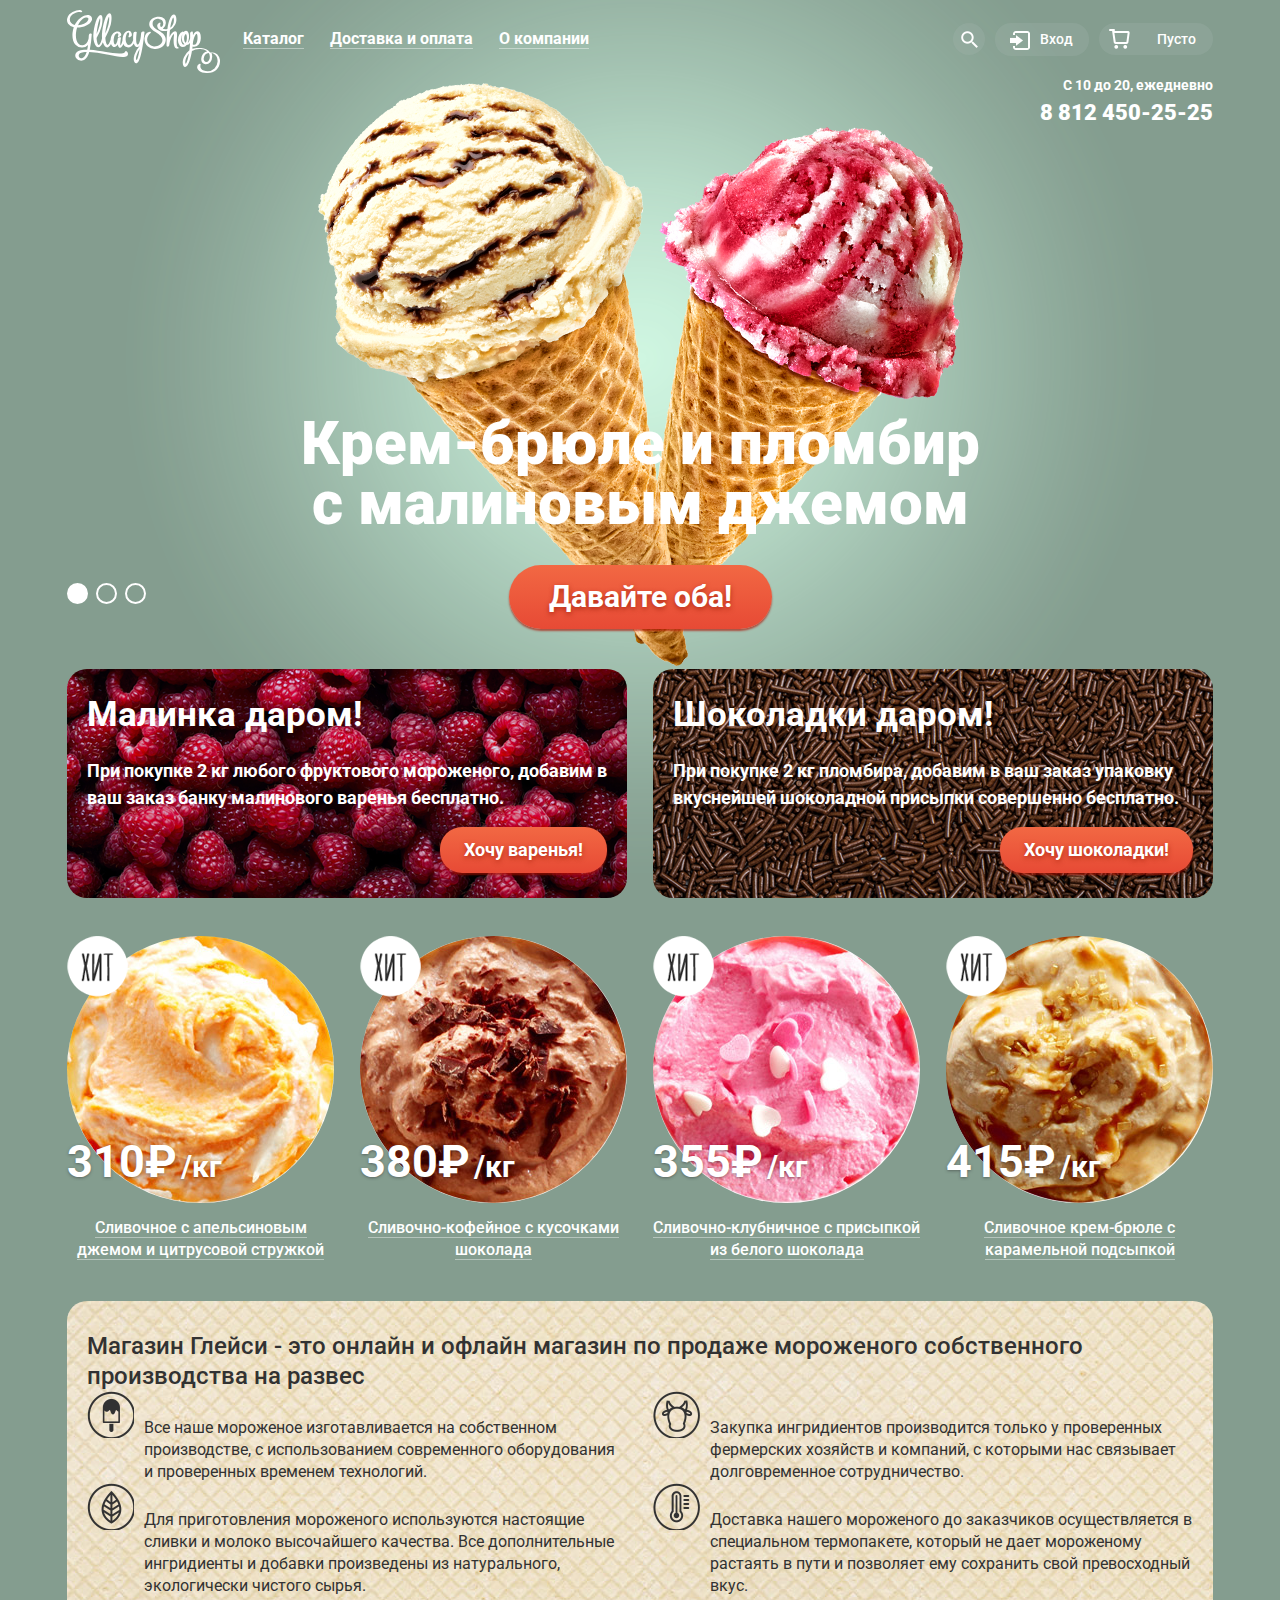
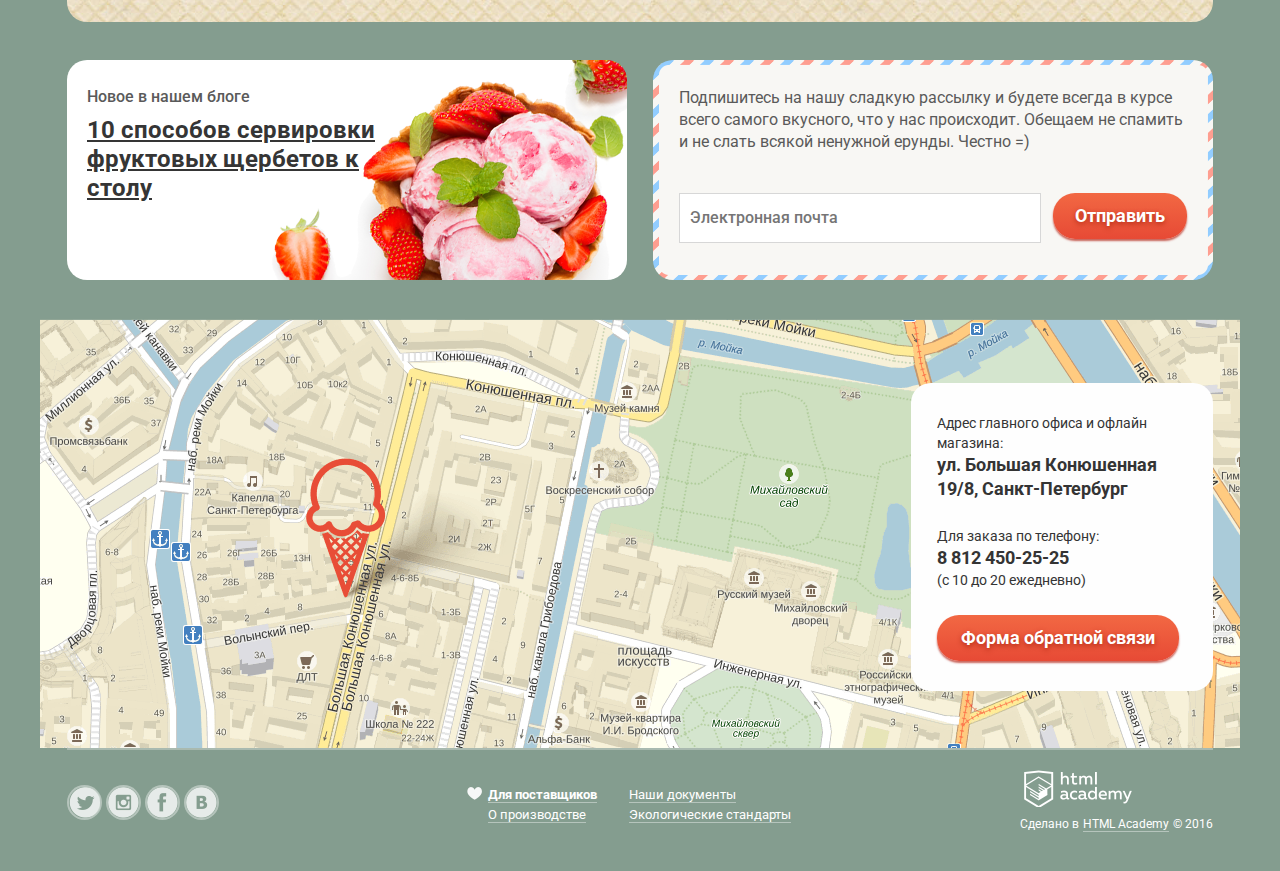
==== index.html @ 969cd712 "js" ====
<!DOCTYPE html>
<html lang="ru">
  <head>
    <meta charset="utf-8">
    <title>GllacyShop - Главная</title>
    <link href='https://fonts.googleapis.com/css?family=Roboto:400,900,700,500&subset=latin,cyrillic' rel='stylesheet' type='text/css'>
    <link href="css/normalize.css" rel="stylesheet">
    <link href="css/style.css" rel="stylesheet">
  </head>
  <body>
    <input type="radio" id="btn-1" name="toggle" checked>
    <input type="radio" id="btn-2" name="toggle">
    <input type="radio" id="btn-3" name="toggle">
    
    <div class="site-wrapper">
      <header class="main-header">
        <div class="container clearfix">   
          <div class="main-header-left">
            <div class="main-header-logo">
              <a class="logolink-gllacy logolink-gllacy-index" href="index.html"><img class="gllacy-logo" src="img/GllacyLogo.svg" width="153" height="63" alt="Gllacy"></a>
            </div>  
            <nav class="main-navigation">
              <ul>
                <li class="catalog">
                  <a  href="#"><span class="link-border">Каталог</span></a>
                  <ul class="submenu">
                    <li>
                      <a class="submenu-link submenu-link-new" href="#">Новинки</a>
                    </li>
                    <li>
                      <a class="submenu-link" href="catalog.html">Сливочное</a>
                    </li>
                    <li>
                      <a class="submenu-link" href="#">Щербеты</a>
                    </li>
                    <li>
                      <a class="submenu-link" href="#">Фруктовый лед</a>
                    </li>
                    <li>
                      <a class="submenu-link" href="#">Мелорин</a>
                    </li>
                  </ul>
                </li>
                <li>
                  <a href="#"><span class="link-border">Доставка и оплата</span></a>
                </li>
                <li>
                  <a href="#"><span class="link-border">О компании</span></a>
                </li>
                </ul>
            </nav>  
          </div>
          
          <div class="main-header-right">      
            <div class="search">
              <a class="search-btn" href="#"></a>
              <form action="#" method="get">
                <span class="search-placeholder">Что ищем?</span>
                <input type="search" name="search" placeholder="Что ищем?">
              </form>
            </div>
            
            <div class="user-block">
              <a class="user-btn" href="#">Вход</a>
              <form action="#" method="post">
              <input type="email" name="email-login" placeholder="Электронная почта">
              <input type="password" name="password" placeholder="Пароль" autocomplete="on">
              <button class="btn btn-login" type="submit">Войти</button>
              <div class="user-block-links">
                <a class="user-block-link link-forgot">Забыли пароль?</a>
                <a class="user-block-link link-forgot">Новая регистрация</a>
              </div>
              </form>
            </div> 
            
            <div class="basket basket-empty">
              <a class="basket-btn link-basket-empty" href="#">Пусто</a>
            </div>
            
            <div class="basket basket-full">
              <a class="basket-btn link-basket-full" href="#">2 товара</a>
              <form action="#" method="post">
                <!--Это надо оформлять таблицей и формой?-->
                <table>
                  <tr>
                    <th class="basket-item-delete"><input type="checkbox" name="orange-ice" checked><span class="basket-checkbox-indicator"></span></th>
                    <th class="basket-item-img"><img src="img/icon-orange.jpg" alt="пломбир с апельсиновым джемом" width="33px" height="33px"></th>
                    <!-- вставляю  картинки в html?мол, товар)-->
                    <th class="basket-item-name">Пломбир с апельсиновым джемом</th>
                    <th class="basket-item-weight">1,5кг</th>
                    <th class="basket-item-per-kg">x 200 руб.</th>
                    <th class="basket-item-price">300 руб.</th>
                  </tr>
                   <tr>
                    <th class="basket-item-delete"><input type="checkbox" name="strawberry-ice" checked><span class="basket-checkbox-indicator"></span></th>
                    <th class="basket-item-img"><img src="img/icon-strawberry.jpg" alt="клубничный пломбир с присыпкой из белого шоколада" width="33px" height="33px"></th>
                    <th class="basket-item-name">Клубничный пломбир присыпкой из белого шоколада</th>
                    <th class="basket-item-weight">1,5кг</th>
                    <th class="basket-item-per-kg">x 300 руб.</th>
                    <th class="basket-item-price">450 руб.</th>
                  </tr>
                  <tr>
                    <th class="basket-total-cost" colspan="6">Итого: 750 руб.</th>
                  </tr>
                </table>
                <button class="btn btn-basket-order" type="submit">Оформить заказ</button>
                <!--Кнопку верстать через button или a?-->
              </form>
            </div>
            
          </div>  
          
        </div>
      </header>
      
      <main>
        <div class="container"> 
          <section class="contact-info contact-info-index">
            <p>C 10 до 20, ежедневно<br>
              <b>8 812 450-25-25</b></p>
          </section>
          
          <div class="slider">
            <div class="slide" id="slide1">
              <div class="slide-headerline">
                Крем-брюле и пломбир с малиновым джемом
              </div>
              <a class="btn btn-givemetwo" href="#">Давайте оба!</a>
            </div>
            <div class="slide" id="slide2">
              <div class="slide-headerline">
                Шоколадный пломбир и лимонный сорбет
              </div>
              <a class="btn btn-givemetwo" href="#">Давайте оба!</a>
            </div>
            <div class="slide" id="slide3">
              <div class="slide-headerline">
                Пломбир с помадкой и клубничный щербет
              </div>
              <a class="btn btn-givemetwo" href="#">Давайте оба!</a>
            </div>
            <div class="slider-controls">
              <label class="slaider-btn" for="btn-1"></label>
              <label class="slaider-btn" for="btn-2"></label>
              <label class="slaider-btn" for="btn-3"></label>
            </div>
          </div>
          
  
        
          <div class="free clearfix">
            <article class="free-raspberry clearfix">
              <h2>Малинка даром!</h2>
              <p>При покупке 2 кг любого фруктового мороженого, добавим в ваш заказ банку малинового варенья бесплатно.</p>
              <a class="btn btn-jam" href="#">Хочу варенья!</a>
            </article>
            <article class="free-chocolate clearfix">
              <h2>Шоколадки даром!</h2>
              <p>При покупке 2 кг пломбира, добавим в ваш заказ упаковку вкуснейшей шоколадной присыпки совершенно бесплатно.</p>
              <a class="btn btn-chocolate" href="#">Хочу шоколадки!</a>
            </article>
          </div>
        </div>
          
          <div class="hit">
            <article class="hit-orange">
              <img class="icecream" src="img/ice-orange.jpg" width="267" height="267" alt="Сливочное с апельсиновым джемом и цитрусовой стружкой">
              <div class="price">
                <span class="amount">310₽</span>
                <span>/кг</span>
              </div>
              <a class="link-transparent-bg link-icecream" href="#"><span class="link-border">Сливочное с апельсиновым джемом и цитрусовой стружкой</span></a>
              <a class="btn bth-quick-view" href="#">Быстрый просмотр</a>
            </article>
            
            <article class="hit-coffee">
              <img class="icecream" src="img/ice-coffee.jpg" width="267" height="267" alt="Сливочно-кофейное с кусочками шоколада">
              <div class="price">
                <span class="amount">380₽</span>
                <span>/кг</span>
              </div>
              <a class="link-transparent-bg link-icecream" href="#"><span class="link-border">Сливочно-кофейное с кусочками шоколада</span></a>
              <a class="btn bth-quick-view" href="#">Быстрый просмотр</a>
            </article>
            
            <article class="hit-strawberry">
              <img class="icecream" src="img/ice-strawberry.jpg" width="267" height="267" alt="Сливочно-клубничное с присыпкой из белого шоколада">
              <div class="price">
                <span class="amount">355₽</span>
                <span>/кг</span>
              </div>
              <a class="link-transparent-bg link-icecream" href="#"><span class="link-border">Сливочно-клубничное с присыпкой из белого шоколада</span></a>
              <a class="btn bth-quick-view" href="#">Быстрый просмотр</a>
            </article>
            
            <article class="hit-сreme-brulee">
              <img class="icecream" src="img/ice-creme-brulee.jpg" width="267" height="267" alt="Сливочное крем-брюле с карамельной подсыпкой">
              <div class="price">
                <span class="amount">415₽</span>
                <span>/кг</span>
              </div>
              <a class="link-transparent-bg link-icecream" href="#"><span class="link-border">Сливочное крем-брюле с карамельной подсыпкой</span></a>
              <a class="btn bth-quick-view" href="#">Быстрый просмотр</a>
            </article>
          </div>
        
        <div class="container">  
          <article class="features clearfix">
            <h3>Магазин Глейси - это онлайн и офлайн магазин по продаже мороженого собственного производства на развес</h3>
            <div class="features-left">
              <div class="features-item features-left-up">
                <p> Все наше мороженое  изготавливается на собственном производстве, с использованием современного оборудования и проверенных временем технологий.</p>
              </div>
              <div class="features-item features-left-down">
                <p>Для приготовления мороженого используются настоящие сливки и молоко высочайшего качества. Все дополнительные ингридиенты и добавки произведены из натурального, экологически чистого сырья.</p>
              </div>
            </div>
            <div class="features-right">
              <div class="features-item features-right-up">
                <p>Закупка ингридиентов производится только у проверенных фермерских хозяйств и компаний, с которыми нас связывает долговременное сотрудничество.</p>
              </div>
              <div class="features-item features-right-down">
                <p>Доставка нашего мороженого до заказчиков осуществляется в специальном термопакете, который не дает мороженому растаять в пути и позволяет ему сохранить свой превосходный вкус.</p>
              </div>
            </div>
          </article>
          
          <div class="glacy-online clearfix">
            <section class="blog">
              <p>Новое в нашем блоге</p>
              <a class="link-blog link-white-bg" href="#">10 способов сервировки фруктовых щербетов к столу</a>
            </section>
            <section class="email-delivery">
              <p>Подпишитесь на нашу сладкую рассылку и будете всегда в курсе всего самого вкусного, что у нас происходит. Обещаем не спамить и не слать всякой ненужной ерунды. Честно =)</p>
              <form class="clearfix" action="#" method="post">
              <input type="email" name="email" placeholder="Электронная почта">
              <button class="btn btn-email-delivery" type="submit">Отправить</button>
              </form>
            </section>
          </div>
        </div>
        
        <section class="map" id="yandex-map">
          <a href="#"></a>
          <div class="container clearfix">
            <div class="map-address">
              <p>Адрес главного офиса и офлайн магазина:<br>
              <b>ул. Большая Конюшенная 19/8, Санкт-Петербург</b><p>
              <p>Для заказа по телефону:<br>
              <b>8 812 450-25-25</b><br>
              (с 10 до 20 ежедневно)</p>
              <a class="btn btn-feedback" href="#">Форма обратной связи</a>
            </div>
          </div>
        </section>
      </main>
      
      
          <footer class="main-footer  clearfix">
        <div class="footer-border container">
          <section class="footer-social">
            <a class="social-btn social-btn-twit" href="#"></a>
            <a class="social-btn social-btn-inst" href="#"></a>
            <a class="social-btn social-btn-fb" href="#"></a>
            <a class="social-btn social-btn-vk" href="#"></a>
          </section>
          <section class="footer-documents">
            <div class="footer-documents-left">
              <a class="link-transparent-bg link-for-providers" href="#"><span class="link-border">Для поставщиков</span></a>
              <a class="link-transparent-bg link-production" href="#"><span class="link-border">О производстве</span></a>
            </div> 
            
            <div class="footer-documents-right">
              <a class="link-transparent-bg link-our-docs" href="#"><span class="link-border">Наши документы</span></a>
              <a class="link-transparent-bg link-eco-standarts" href="#"><span class="link-border">Экологические стандарты</span></a>
            </div>
          </section>     
          <section class="footer-copyright">
            <a class="logo-htmlacademy" href="https://htmlacademy.ru"></a>
            <span class="made-in">Сделано в<a class="link-htmlacademy" href="https://htmlacademy.ru"><span class="link-border">HTML Academy</span></a>© 2016</span>
          </section>
        </div>
      </footer>
        <div class="modal-content">
          <button class="modal-content-close" type="button" title="Закрыть">Закрыть</button>
          <p>Мы обязательно вам ответим!</p>
          <form class="form-feedback clearfix" action="https://echo.htmlacademy.ru" method="post">
            <input class="name" type="text" name="login" placeholder="Как вас зовут?">
            <input class="e-mail" type="e-mail"  name="e-mail" placeholder="Ваша почта для ответа?">
            <textarea class="text-feddback" name="text-feddback" placeholder="Напишите что-нибудь..."></textarea>
            <button class="btn btn-form-feedback" type="submit">Отправить</button>
          </form>
        </div>
    </div>
    <div class="modal-overlay"></div>
    <script src="js/sript.js"></script>
  </body>
</html>
---- css/style.css ----
body {
  min-width: 1200px;
  font-size: 16px;
  line-height: 1.2;
  color: #ffffff;
  font-weight: 400;
  font-family: "Roboto", "Arial", serif; 
  margin: 0 auto;
  background: #849d8f;
  padding: 0;
}

img {
  max-width: 100%;
  height: auto;
}

 /*Главная*/
body > input[type="radio"] {
  display: none;
}
 
.clearfix::after {
  content: "";
  display: table;
  clear: both;
}

.site-wrapper{
  min-width: 940px;
  background:  #849d8f url("../img/bg-big-ice1.png") no-repeat top center;
  color:#ffffff;
  transition: background-image 0.5s ease, background-color 0.5s ease;
}

.site-wrapper:before,
.site-wrapper:after {
  content: "";
  visibility: hidden;
}

.site-wrapper:before,
.site-wrapper:after {
  background-image: url("../img/bg-big-ice1.png");
}

.site-wrapper:after {
  background-image: url("../img/bg-big-ice3.png");
}
.container {
  width: 1146px;
  margin: 0 auto;
}

.main-header{
  padding-top: 10px;
}

.main-header-left{
  float: left;
  width: 770px;
  min-height: 64px;
  font-size: 0;
}

.logolink-gllacy-index{
  pointer-events: none;
}

.main-header-logo {
  display:inline-block;
  vertical-align: top;
}

.main-navigation{
  display: inline-block;
  vertical-align: top;
}

.main-navigation ul{
  list-style: none;
  margin: 0;
  padding: 0;
  margin-left: 30px;
  font-size: 0;
  margin-left: 10px;
}

.main-navigation > ul > li{
  display: inline-block; 
  vertical-align: top;
  padding-top: 13px;
  padding-bottom: 19px;
}

.main-navigation > ul > li:first-child{
  position:relative;
}

.main-navigation a{
  display:block;
  font-size: 16px;
  line-height: 20px;
  font-weight: 700;
  padding: 6px 13px;
  color: #ffffff;
  text-decoration: none;
}

.main-navigation a:hover{
  background:#f7f6f3;
  border-radius: 16px;
  color: #333333;
}

.main-navigation a:active{
  background: #ededed;
  color:#333333;
  box-shadow:inset 0 2px 1px 0 #696969;
}

.link-border{
  border-bottom: 1px solid rgba(255, 255, 255, 0.4);
}

.main-navigation a:hover .link-border{
  border-bottom: 0;
}
.main-navigation a:active .link-border{
  border-bottom: 0;
}

.main-navigation .submenu{
  display: none;
  list-style: none;
  margin: 0;
  padding: 0;
  margin: 0; 
  width:146px;
  min-height: 173px;
  background: #f8f7f4;
  border-radius: 8px;
  color: #333333;
  box-shadow: 0 20px 20px 0 rgba(0, 0, 0, 0.4);
  position:absolute;
  left: -8px;
  top:50px;
  z-index: 30;
}

.main-navigation .submenu li{
  padding:0;
  margin:0;
}
.main-navigation .submenu-link{
  display:block;
  color:#343434;
  font-size:14px;
  font-weight:400;
  text-decoration: none;
  padding:12px 20px;
}

.main-navigation .submenu-link-new{
  font-weight:700;
  position:relative;
}

.main-navigation .submenu-link-new:after{
  position:absolute;
  content:"";
  margin:0 8px;
  height: 1px;
  background:rgba(52, 52, 52, 0.2);
  right: 8px;
  bottom: 0;
  left: 8px;
}


.main-navigation .catalog:hover .submenu{
  display:block;
}

.submenu a:hover{
  background:#fbded7;
  border-radius: 0;
}

.submenu a:active{
  background:#f6b5a5;
  border-radius: 0;
}



.main-header-right{
  float: right;
  width: 367px;
  min-height: 51px;
  font-size: 0;
  padding-top: 13px;
  text-align:right;
}
.search{
  display: inline-block;
  position:relative;
  vertical-align: top;
  width:140px;
}
.btn{
  display:inline-block;
  vertical-align: top;
  padding:14px 24px;
  color:#ffffff;
  font-size: 18px;
  font-weight:700;
  line-height: 1;
  text-decoration: none;
  text-shadow: 0 2px 5px rgba(160, 32, 11, 0.76);
  background: #f26843;
  background:    -moz-linear-gradient(top, #f26843 0%, #e74a35 100%);
  background: -webkit-linear-gradient(top, #f26843 0%, #e74a35 100%);
  background:         linear-gradient(to bottom, #f26843 0%, #e74a35 100%);
  border-radius: 22px;
  box-shadow: 0 2px 2px rgba(172, 16, 0, 0.64);
  text-decoration: none;
  border:none;
}
.search .search-btn {
  display: inline-block;
  vertical-align: top;
  position: relative;
  border-radius: 16px;
  width: 32px;
  height: 32px;
  margin: 0 5px;
  margin-bottom: 20px;
  background: rgba(176, 192, 183, 0.2);
  position:relative;
}
.search-btn:hover{
 background: #ffffff; 
}
.search .search-btn::before{
  content:"";
  position:absolute;
  background-image: url("../img/sprite.png");
  background-repeat: no-repeat;
  width: 17px;
  height: 17px;
  background-position: -10px -682px;
  top: 25%;
  left: 25%;
  
}
.search-btn:hover::before{
  content:"";
  position:absolute;
  background-image: url("../img/sprite.png");
  background-repeat: no-repeat;
  width: 17px;
  height: 17px;
  background-position: -10px -719px;
  top: 25%;
  left: 25%;
}
.search form{
  display: none;
  width: 272px;
  min-height:40px;
  /*Я же тут жестко задаю ширину и высоту, да?*/
  background:#f8f7f4;
  color:#999999;
  border-radius: 6px;
  box-shadow: 0 20px 20px 0 rgba(0, 0, 0, 0.4);
  position:absolute;
  right:0;
  top: 40px;
  padding:15px;
  z-index: 31;
  text-align:left;
}
.search-placeholder{
  color:#5b9ddf;
  font-size: 11px;
  font-weight:400;
  display:none;
}
.search input[type="search"]{
  display:block;
  width:270px;
  padding:12px;
  background: #ffffff;
  font-size:14px;
  line-height:24.3px;
  font-weight:400;
  white-space:nowrap;
  border:1px solid #d3d3d2;
  border-radius: 5px;
  color:#999999;
}

.search input[type="search"]:hover{
  border:2px solid #d3d3d2;
}

.search input[type="search"]:focus{
  border:2px solid #5b9ddf;
}


.search:hover form{
  display:block;
}


.user-block{
  display: inline-block;
  vertical-align: top;
  height: 32px;
  margin: 0 5px;
  padding-bottom: 20px;
  position:relative;
}
.user-block .user-btn{
  
  display:block;
  background: rgba(176, 192, 183, 0.2); 
  border-radius: 16px;
  min-width: 34px;
  font-size:14px;
  font-weight: 500;
  line-height:1.2;
  color: #ffffff;
  text-decoration: none;
  padding: 8px;
  padding-left: 44px;
  padding-right: 16px;
}
.user-block .user-btn:hover{
 background: #ffffff;
 color:#323232;
}
.user-block::before{
  content:"";
  position:absolute;
  background-image: url("../img/sprite.png");
  background-repeat: no-repeat;
  width: 20px;
  height: 19px;
  background-position: -10px -547px;
  top: 8px;
  left: 15px;
} 
.user-block .user-btn:hover::before{
  content:"";
  position:absolute;
  background-image: url("../img/sprite.png");
  background-repeat: no-repeat;
  width: 20px;
  height: 19px;
  background-position: -10px -586px;
  top: 8px;
  left: 15px;
}

.user-block form{
  display: none;
  width: 244px;
  min-height:147px;
  padding: 15px;
  background:#f8f7f4;
  color:#999999;
  border-radius: 6px;
  box-shadow: 0 20px 20px 0 rgba(0, 0, 0, 0.4);
  position:absolute;
  right: 0;
  top: 40px;
  z-index: 32;
}
.user-block input{
  display:block;
  width: 220px;
  margin-bottom: 10px;
  min-height:16px;
  padding:12px;
  background: #ffffff;
  font-size:14px;
  line-height:24.3px;
  font-weight:400;
  white-space:nowrap;
  border:1px solid #d3d3d2;
  border-radius: 5px;
}

.user-block input:hover{
  border:2px solid #d3d3d2;
}

.user-block input:focus{
  border:2px solid #5b9ddf;
}
.user-block .btn-login{
  float:left;
  font-size:15px;
}
.user-block-links{
  float:right;
  min-height:36px;
  width: 130px;
  
}
.user-block-link{
  font-size:13px;
  line-height:24.3px;
  font-weight:400;
  border-bottom:1px solid #9c9c9c; 
  color:#333333;
  text-decoration: none;
}

.user-block-link:hover,
.user-block-link:active{
  color:#ec593c;
  border-bottom:1px solid rgba(255, 188, 158, 0.3);
}

.user-block:hover form{
  display:block;
}

.basket{
  display: inline-block;
  vertical-align: top;
  padding-bottom: 20px;
}

.basket .basket-btn{
  display: block;
  background: rgba(176, 192, 183, 0.2); 
  border-radius: 16px;
  width: 60px;
  height:16px;
  padding:8px 0;
  padding-left: 37px;
  padding-right: 17px;
  margin: 0 5px;
  margin-right: 0;
  font-size:14px;
  font-weight: 500;
  line-height: 1.2;
  color: #ffffff;
  text-decoration: none;
  position:relative;
  text-align:right;
}


.basket .link-basket-empty:before{
  content:"";
  position:absolute;
  background-image: url("../img/sprite.png");
  background-repeat: no-repeat;
  width: 21px;
  height: 20px;
  background-position: -10px -90px;
  top: 6px;
  left: 10px;
}

.basket-btn:hover{
  background: #ffffff;
  color:#323232;
}

.basket .link-basket-empty:hover::before{
  content:"";
  position:absolute;
  background-image: url("../img/sprite.png");
  background-repeat: no-repeat;
  width: 21px;
  height: 20px;
  background-position: -10px -10px;
  top: 6px;
  left: 10px;
}

.basket-empty{
  display: inline-block;
}

.basket-full{
  display:none;
  vertical-align: top;
  position:relative;
}
.basket .link-basket-full{
  background:#f7f6f3;
  color:#313131;
} 
.basket .link-basket-full:before{
  content:"";
  position:absolute;
  background-image: url("../img/sprite.png");
  background-repeat: no-repeat;
  width: 21px;
  height: 20px;
  background-position:-10px -50px;
  top: 6px;
  left: 10px;
}

.basket-full form{
  display: none;
  position:absolute;
  width: 520px;
  min-height:240px;
  background:#f8f7f4;
  color:#333333;
  font-weight:400;
  font-size: 13px;
  font-family: "Roboto", "Arial", sans-serif;
  line-height: 20px;
  box-shadow:0 20px 20px 0 rgba(0, 0, 0, 0.4) ;
  padding: 15px;
  padding-bottom:20px;
  border-radius: 7px;
  top:40px;
  right:0;
  z-index: 33;
}
.basket-full table{
  border-collapse:collapse;
}
.basket-full th{
  padding:20px 15px;
  text-align: left;
  min-height: 20px;
}
.basket-full .basket-item-delete{
  position:relative;
  padding-left:0;
}
.basket-item-delete input[type="checkbox"]{
  display: none;
 
} 
.basket-item-delete .basket-checkbox-indicator{
  display:inline-block;
  height:10px;
  width:10px;
  cursor: pointer;
}
.basket-checkbox-indicator::after{
  content: "";
  background: #666665;
  width:2px;
  height:14px;
  transform: rotate(-45deg);
  position:absolute;
  top:30px;
  left:5px;
  border-radius: 1px;
}
.basket-checkbox-indicator::before{
    content: "";
  background: #666665;
  width:2px;
  height:14px;
  transform: rotate(45deg);
  position:absolute;
  top:30px;
  left:5px;
  border-radius: 1px;
}
.basket-full .basket-item-img{
  padding-left:0;
  padding-right: 0;
}
.basket-item-img img{
  border-radius: 17px;
}
.basket-full .basket-item-name{
  width: 220px;
}
.basket-full .basket-item-weight{
  padding-right: 4px;
}
.basket-full .basket-item-per-kg{
  padding-left: 0;
  color:#7f7f7f;
}
.basket-full .basket-item-price{
  
  width:55px;
}
.basket-full .basket-total-cost{
  text-align: right;
  font-size:15px;
  border-top: 2px solid #cacac7;
}
.basket-full:hover form{
  display: block;
}

.contact-info{
  float: right;
  width: 267px;
  min-height: 40px;
  text-align: right;
}
.contact-info-index{
  margin-bottom: 285px;
}

.slider{
  clear:both;
  min-height: 210px;
  /*как лучше: сделать маленькую широту или добавить паддинги?*/
  margin-bottom: 40px;
  margin-top: 0;
  position: relative;
  text-align: center;
}

.slide{
  display:none;
}

.slider .slide-headerline{
  width: 680px;
  margin:0 auto;
  color:#ffffff;
  font-size: 60px;
  line-height: 60.35px;
  font-weight:900;
  margin-bottom: 30px;
}


.btn:hover {
  background:    -moz-linear-gradient(top, #f58669 0%, #ec6f5e 100%);
  background: -webkit-linear-gradient(top, #f58669 0%, #ec6f5e 100%);
  background:         linear-gradient(to bottom, #f58669 0%, #ec6f5e 100%);
  box-shadow: 0 2px 2px rgba(172, 16, 0, 1);
}

.btn:active {
  background:    -moz-linear-gradient(top, #d84732 0%, #e1613e 100%);
  background: -webkit-linear-gradient(top, #d84732 0%, #e1613e 100%);
  background:         linear-gradient(to bottom, #d84732 0%, #e1613e 100%);
  box-shadow: inset 0 2px 2px rgba(172, 16, 0, 1);
}
.slider .btn-givemetwo{
  padding:17px 40px;
  font-size: 30.26px;
  line-height: 1;
  font-weight:700;
  border-radius: 32px;
  
}  

.slider-controls{
  position: absolute;
  bottom: 25px;
  left: 0;
  z-index: 20;
/*зачем тут z-index?*/
  font-size: 0;
}

.slider-controls label{
  display:inline-block;
  width: 17px;
  height: 17px;
  margin-right: 8px;
  vertical-align: top;
  font-size: 16px;
  border: 2px solid #ffffff;
  border-radius: 50%;
  background-color: transparent;
  cursor: pointer;
}

#btn-1:checked ~ .site-wrapper #slide1,
#btn-2:checked ~ .site-wrapper #slide2,
#btn-3:checked ~ .site-wrapper #slide3 {
  display: block;
} 

#btn-1:checked ~ .site-wrapper {
  background-color: #849d8f;
  background-image: url("../img/bg-big-ice1.png");
}

#btn-2:checked ~ .site-wrapper {
  background-color: #8996a6;
  background-image: url("../img/bg-big-ice2.png");
}

#btn-3:checked ~ .site-wrapper {
  background-color: #9d8b84;
  background-image: url("../img/bg-big-ice3.png");
}

#btn-1:checked ~ .site-wrapper label[for="btn-1"],
#btn-2:checked ~ .site-wrapper label[for="btn-2"],
#btn-3:checked ~ .site-wrapper label[for="btn-3"] {
  background-color: #ffffff;
}

.slaider-btn:hover{
  background: rgba(255, 255, 255, 0.4);
}

.free article{
  padding: 20px;
  width: 520px;
  min-height: 189px;
  margin-bottom: 28px;
}

.free-raspberry{
  float: left;
  background: #cd3559 url("../img/bg-raspberry.png") no-repeat;
  border-radius: 20px;
  color:#ffffff;
}
.free-chocolate{
  float: right;
  background: #44281c url("../img/bg-choco.png") no-repeat;
  border-radius: 20px;
  color:#ffffff;
}
.free h2{
  font-size:35px;
  font-weight: 700;
  line-height: 1.5;
  color:#ffffff;
  margin: 0;
  margin-bottom: 16px;
}
.free p{
  font-size:18px;
  font-weight: 700;
  line-height: 1.5;
  color:#ffffff;
  margin:16px 0;
}
.free .btn{
  float:right; 
}

.hit{
  font-size: 0;
  width: 1166px;
  margin: 0 auto;
  margin-bottom: 10px;
}

.hit article{
  display: inline-block;
  vertical-align: top;
  font-size: 16px;
  width: 267px;
  min-height: 325px;
  margin-right: 6px;
  margin-bottom: 30px;
  padding-right: 10px;
  padding-left:10px;
  padding-top:10px;
  font-size: 16px;
  position: relative;
  text-align: center;
}

.hit article:nth-child(4n){
  margin-right: 0;
}

.hit article::before{
  content: "";
  position:absolute;
  background: url(../img/sprite.png) no-repeat;
  width: 61px;
  height: 61px;
  background-position: -10px -281px;
}
.hit img{
   border-radius: 133px; 
  margin-bottom: 10px;
}
.hit .price{
  position: absolute;
  top: 213px;
  text-shadow: 0 1px 3px rgba(49, 50, 52, 0.5);
}
.hit .amount{
  margin:0;
  padding: 0;
  font-size:45px;
  line-height: 1;
  font-weight:700;
}
.hit .amount + span{
  font-size:30px;
  line-height: 1;
  font-weight:700;
}
.hit .link-icecream{
  display:block;
  color:#ffffff;
  font-weight: 500;
  line-height: 22px;
  font-size: 16px;
  text-align: center;
  text-decoration: none;
}
.link-transparent-bg:hover,
.link-transparent-bg:active{
  color:#ffbc9e;
}
.link-transparent-bg:hover .link-border,
.link-transparent-bg:active .link-border{
  border-bottom:1px solid rgba(255, 188, 158, 0.3);
}

.hit .bth-quick-view{
  display: none;
  margin-top: 20px;
  margin-bottom: 20px;
  padding-left: 27px;
  padding-right: 27px;
}

.hit article:hover{
  background:rgba(255, 255, 255, 0.3);
  box-shadow:0 20px 20px 0 rgba(0, 0, 0, 0.4);
  border-radius: 5px;
} 
.hit article:hover .bth-quick-view{
  display:inline-block;
}

.features{
  min-height: 253px;
  margin-bottom: 38px;
  padding-left: 20px;
  padding-right: 20px;
  padding-top: 30px;
  padding-bottom: 25px;
  background: #ebddbe url("../img/bg-waffle.jpg");
  color:#323232;
  border-radius: 20px;
}

.features-left{
  float: left;
  width: 540px;
  min-height: 190px;
}

.features-right{
  float: right;
  width: 540px;
  min-height: 190px;
}

.features .features-item{
  padding-left: 57px;
  position:relative;
}

.features .features-left-up::before{
  content:"";
  position:absolute;
  background-image: url(../img/sprite.png);
  background-repeat: no-repeat;
  width: 47px;
  height: 47px;
  background-position: -10px -362px;
  left:0;
}
.features .features-left-down::before{
   content:"";
  position:absolute;
  background-image: url(../img/sprite.png);
  background-repeat: no-repeat;
  width: 47px;
    height: 47px;
    background-position: -10px -480px;
  left:0;
}
.features .features-right-up::before{
   content:"";
  position:absolute;
  background-image: url(../img/sprite.png);
  background-repeat: no-repeat;
  width: 47px;
    height: 47px;
    background-position: -10px -130px;
  left:0;
}
.features .features-right-down::before{
   content:"";
  position:absolute;
  background-image: url(../img/sprite.png);
  background-repeat: no-repeat;
  width: 47px;
    height: 47px;
    background-position: -10px -806px;
  left:0;
}

.features h3{
  font-size:24px;
  line-height: 30px;
  font-weight:500;
  padding:0;
  margin:0;
}

.features p{
  font-size:16px;
  line-height: 22px;
  font-weight:400;
  padding:0;
  padding-top: 26px;
  margin:0;
}

.glacy-online{
  margin-bottom: 38px;
  min-height: 220px;
}

.blog{
  float: left;
  width: 300px;
  min-height: 166px;
  padding: 27px;
  padding-left: 20px;
  padding-right: 240px;
  background: #ffffff url("../img/bg-strawberry.png") no-repeat;
  border-radius: 20px;
  color:#5a5a5a;
}

.blog p{
  color:#5a5a5a;
  font-size:16px;
  font-weight:500;
  line-height:1.2;
  padding:0;
  margin:0;
  margin-bottom: 10px;
}

.blog a{
  color:#353535;
  font-size: 24px;
  font-weight: 700;
  line-height: 1.2;
  padding:0;
  margin: 10px 0;
}

.blog a:hover,
.blog a:active{
  color:#ec593c;
}
.blog a:hover + .link-border,
.blog a:active  + .link-border{
  border-bottom:1px solid rgba(255, 188, 158, 0.3);
}


/*не могу придумать, как переннести предлог "к" на третью строчку (помимо br)*/
.email-delivery{
  float: right;
  width: 508px;
  min-height: 166px;
  padding: 27px;
  padding-left: 26px;
  padding-right: 26px;
  border-radius: 20px;
  color:#5a5a5a;
  background:#f8f7f4 url("../img/bg-letter.png") no-repeat;
}
.email-delivery p{
  color:#5a5a5a;
  font-size:16px;
  font-weight:400;
  line-height:22px;
  padding:0;
  margin:0;
  margin-bottom: 10px;
}

.email-delivery input{
  color:#999999;
  font-size:16px;
  font-weight:500;
  line-height:24px;
  padding:12px 10px;
  margin-top:30px;
  width: 340px;
  border: 1px solid rgba(178, 178, 178, 0.52)
}

.email-delivery input:hover{
  border:2px solid #d3d3d2;
}

.email-delivery input:focus{
  border:2px solid #5b9ddf;
}
.email-delivery .btn-email-delivery{
  margin-top:30px;
  float:right;
  padding: 14px 22px;
}


.map{
  min-height: 430px;
  background: url("../img/map%20with%20marker.png") no-repeat center;
}

.map-address{
  float: right;
  width: 250px;
  min-height: 246px; 
  padding: 30px 26px;
  background: #fefefe;
  color:#343434;
  border-radius: 20px;
  margin-top: 65px;
  
}

.map-address p{
  font-size: 14px;
  font-weight:400;
  line-height:20px;
  margin:0;
  margin-bottom:25px;
  padding:0;
}

.map-address b{
  font-size: 18px;
  font-weight:700;
  line-height:24px;
  margin-bottom:8px 0;
}

.main-footer{
  min-height: 100px;
  padding-bottom: 23px;
}

.footer-social{
  float: left;
  width: 267px;
  padding-top: 35px;
  margin-right: 26px;
}

.footer-social a{
  width: 31px;
  height: 31px;
  border: 2px solid rgba(194, 206, 199, 0.8);
  border-radius: 18px;
  background-image: url("../img/sprite.png");
  background-repeat: no-repeat;
  display: inline-block;
}
.social-btn-twit{
  background-position: -10px -873px;
}

.social-btn-inst{
  background-position: -10px -429px;
}
.social-btn-fb{
  background-position: -10px -197px;
}

.social-btn-vk{
  background-position: -10px -924px;
}

.footer-documents{
  float: left;
  width: 560px;
  padding-top: 35px;
}

.footer-documents-left{
  float: left;
  min-width: 107px;
  padding-left: 128px;
  padding-right: 32px;
  position:relative;
}
.footer-documents-left::after{
  content:"";
  position:absolute;
  background-image: url("../img/sprite.png");
  background-repeat: no-repeat;
  width: 15px;
  height: 13px;
  background-position: -10px -248px;
  top:2px;
  left: 107px;
}

.footer-documents-right{
  float: left;
  min-width: 200px;
  padding-left:
}
 
.footer-documents a{
  display: block;
  font-size: 13px;
  line-height: 1.5;
  color: #ffffff;
  font-weight: 400;
  text-decoration: none;
}

.footer-documents .link-for-providers{
  font-weight: 700;
}

.footer-copyright{
  float: right;
  width: 267px;
  padding-top: 20px;
}

.footer-copyright .logo-htmlacademy{
  display: block;
  margin-left: 78px;
  margin-bottom: 8px; 
  width: 108px;
  height: 37px;
  background-image: url("../img/sprite.png");
  background-repeat: no-repeat;
  background-position: -10px -625px;
}

.footer-copyright .made-in{
  display:block;
  font-size: 12px;
  line-height: 1.5;
  color: #ffffff;
  font-weight: 400; 
  margin:0;
  padding:0;
  text-align:right;
}

.footer-copyright .link-htmlacademy{
  display:inline-block;
  padding: 0 4px;
  /*Это нормально, что я отступы-пробелы так задала?*/
  font-size: 12px;
  line-height: 1.5;
  color: #ffffff;
  font-weight: 400;
  text-decoration: none;
}

.footer-copyright .link-htmlacademy:hover,
.footer-copyright .link-htmlacademy:active{
  color:#ffbc9e;
}
.footer-copyright .link-htmlacademy:hover .link-border,
.footer-copyright .link-htmlacademy:active .link-border{
  border-bottom:1px solid rgba(255, 188, 158, 0.3);
}
/* Всплывающая форма */
@keyframes bounce {
  0%   {
    transform: translateY(-2000px);
  }
  70%  {
    transform: translateY(30px);
  }
  90%  {
    transform: translateY(-10px);
  }
  100% {
    transform: translateY(0);
  }
}


@keyframes shake {
  0%, 100% {
    transform: translateX(0);
  }
  10%, 30%, 50%, 70%, 90% {
    transform: translateX(-10px);
  }
  20%, 40%, 60%, 80% {
    transform: translateX(10px);
  }
}

.modal-content {
  position: absolute;
  top: 338px;
  left:50%;
  /*Как мне отцентровать это окно?*/
  width: 478px;
  min-height: 397px;
  padding: 25px;
  padding-top: 20px;
  color:#343434 ;
  background:  #f8f7f4;
  border-radius: 10px;
  z-index: 50;
  display: none;
}

.modal-content-show{
  display:block;
  animation: bounce 0.6s;
}

.modal-error {
  animation: shake 0.6s;
}

.modal-content-close {
  position: absolute;
  top:14px;
  right: 14px;
  width: 16px;
  min-height: 16px;
  font-size: 0;
  background-color: transparent;
  border: 0;
  outline: 0;
  cursor: pointer;
}

.modal-content-close::before,
.modal-content-close::after {
  content: "";
  position: absolute;
  top: 7px;
  left: -3px;
  width: 22px;
  height:2px;
  background-color: #000000;
  border-radius: 1px;
}
.modal-content-close::before {
  transform: rotate(45deg);
}
.modal-content-close::after {
  transform: rotate(-45deg);
}

.modal-content p{
  font-size: 24px;
  font-weight: 500;
  line-height: 34px;
  color:#343434;
  padding:0;
  margin:0;
  margin-bottom: 20px;
}

.modal-content form{
  margin: 0;
}
.modal-content input{
  margin: 0;
  margin-bottom: 20px;
  display:block;
  width:236px;
  padding: 10px 15px;
  font-size: 16px;
  font-weight: 400;
  line-height: 24px;
  color:#656565;
  border-radius: 5px;
}
.modal-content textarea{
  margin: 0;
  margin-bottom: 25px;
  display:block;
  width:428px;
  height: 134px;
  padding: 10px 15px;
  font-size: 16px;
  font-weight: 400;
  line-height: 24px;
  color:#656565;
  border-radius: 5px;
  resize: none;
}

.modal-content .btn-form-feedback{
  float:right;
  margin:0;
}
.modal-overlay {
  position: fixed;
  top: 0;
  left: 0;
  z-index: 40;
  width: 100%;
  height: 100%;
  background: rgba(0, 0, 0, 0.3);
  display: none;
}


/*Каталог*/
.main-navigation-current{
  background:rgba(202, 117, 94, 1);
  border-radius: 16px;
}
.main-navigation-current .link-border{
  border: none;
}
.submenu-link-current{
  color:#ffffff;
  background: #d07058;
  border-radius:0;
  pointer-events: none;
}

.basket-empty-catalog{
  display:none;
}
 .basket-full-catalog{
  display:inline-block;}


.container-up{
  min-height: 86px;
  margin-bottom: 26px;
}

.headline{
  float:left;
  width: 560px;
  min-height: 60px;
  padding-top: 26px;
}

.breadcrumbs{
  margin: 0;
  margin-top: 16px;
  padding: 0;
  list-style: none;
  font-size:0;
}

.breadcrumbs li {
  position:relative;
  display: inline;
  padding:0;
  margin:0;
  padding-right: 20px;
}

.breadcrumbs li::after{
 content:"»";
 position:absolute;
  top:-12px;
  right:6px;
  color: #ffffff;
  font-size: 14px;
  font-weight: 400;
  font-family: "Roboto", "Arial", serif; 
}
.breadcrumbs .current-li::after{
  display:none;
}

.breadcrumbs a {
  display:inline-block;
  color: #ffffff;
  font-size: 14px;
  text-decoration: none;
  padding: 10px 0;
}

.breadcrumbs-current .link-border{
  border:none;
}

.breadcrumbs a:hover,
.breadcrumbs a:active{
  color:#ffbc9e;
}
.breadcrumbs a:hover .link-border,
.breadcrumbs a:active .link-border{
  border-bottom:1px solid rgba(255, 188, 158, 0.3);
}

.breadcrumbs-current{
  pointer-events: none;
}


.headline h1{
  margin:0;
  padding: 0;
  font-size: 35px;
  line-height: 1;
  color: #ffffff;
  font-weight: 700;
}

.contact-info p{
  margin:0;
  padding: 0;
  font-size: 14px;
  line-height: 1.5;
  color: #ffffff;
  font-weight: 700;
}

.contact-info b{
  margin:0;
  padding: 0; 
  font-size: 22px;
  line-height: 1.5;
  color: #ffffff;
  font-weight: 900;
}


.filter{
  min-height: 136px;
  margin-bottom: 26px;
  font-size: 0;
}


.filter-item{
  display: inline-block;
  vertical-align: top;
  margin-right: 16px;
}

.filter-title{
  font-size: 14px;
  font-weight:500;
  line-height: 20px;

  color:#ffffff;
  padding:0 15px;
  padding-right: 3px;
  margin-bottom: 3px;
}

.filter-input{
  font-size: 16px;
  font-weight:500;
  line-height: 22px;

  color:#ffffff;
  background:rgba(255, 255, 255, 0.2);
  border-radius:20px;
  min-height: 20px; 
  padding:8px 15px;
}
.filter-sorting{
  position:relative;
  padding-bottom: 17px;
}
.filter-sorting .sorting{
  padding-right: 50px;
  cursor: pointer;
  position:relative;
}
.filter-sorting .sorting::before{
  content:"";
  background: url("../img/sprite.png") no-repeat;
  width: 8px;
  height: 5px;
  background-position: -10px -781px;
  position:absolute;
  top:16px;
  right:16px;
}

.filter-sorting .sorting:hover,
.filter-sorting:hover .sorting{
  background: #ffffff;
  color:#343434;
}

.filter-sorting .sorting:hover::before,
.filter-sorting:hover .sorting::before{
  content:"";
  background: url("../img/sprite.png") no-repeat;
 width: 8px;
    height: 5px;
    background-position: -10px -756px;
  position:absolute;
  top:16px;
  right:16px;
}

.filter-sorting ul{
  padding:0;
  margin:0;
  list-style:none;
  position:absolute;
  width:193px;
  min-height:69px;
  background:#ffffff;
  color:#343434;
  display:none;
  z-index:55;
  top:63px;
}
.filter-sorting li{
  padding:2px 20px;
  margin:0;
  list-style:none;
  color:#343434;
  font-size:14px;
  line-height: 20px;
  font-weight: 400;
  cursor: pointer;
}

.filter-sorting:hover ul{
  display:block;
}

.sorting-submenu .expensive{
  color:#ffffff;
  background:#1e90ff;
} 

.filter-title-price{
  display:inline-block;
  vertical-align: top;
}
.price-control{
  display:inline-block;
  vertical-align: top;
}
.price-control-input {
  background: #849d8f;
  border:none;
  font-size: 14px;
  font-weight:500;
  line-height: 20px;

  color:#ffffff;
  width:55px;
  cursor: pointer;
}

.price-control-maxinput{
  width: 80px;
}

.range-control {
  position: relative;
  padding:8px 0;

  width:220;
}
.range-control .scale {
  height: 4px;
  background: rgba(201, 210, 203, 0.5);
  width:190px;
}

.range-control .bar {
  margin-left:39px;
  margin-right:61px;
  height: 4px;
  background: rgba(201, 210, 203, 1);
}

.range-control .toggle {
  position: absolute;
  top: 0;
  left: 0;
  width: 20px;
  height: 20px;
  cursor: pointer;
  border-radius: 50%;
  background: #f8f7f4;
  box-shadow: 0 2px 2px 0 rgba(0, 0, 0, 0.1);
}

.range-control .toggle-min {
  left: 29px;
}

.range-control .toggle-max {
  left: 129px;
}

.filter-fattiness label{
  margin-left: 50px;
  position:relative;
  cursor:pointer;
}

.filter-fattiness label:first-child{
  margin-left: 45px;
}
.filter-fattiness input[type="radio"]{
  display:none;
}

.filter-fattiness input[type="radio"] + .radio-indicator{
  position:absolute;
  border:1px solid #e1e7e4;
  border-radius: 100%;
  width:20px;
  height:20px;
  left: -30px;
}

.filter-fattiness input[type="radio"]:hover + .radio-indicator{
  border:2px solid #ffffff;
}

.filter-fattiness input[type="radio"]:disabled + .radio-indicator{
  border:1px solid #98ada0;
}

.filter-fattiness input[type="radio"]:checked + .radio-indicator:before{
  content: "";
  position: absolute;
  top: 4px;
  left: 4px;
  width: 12px;
  height: 12px;
  background-color: #e1e7e4;
  border-radius: 100%;
}

.filter-fattiness input[type="radio"]:checked:hover + .radio-indicator:before{
  background-color: #ffffff;
 
}

.filter-fattiness input[type="radio"]:checked:disabled + .radio-indicator:before{
  background-color: #98ada0;
}

.filter-additive label{
  margin-left: 50px;
  position:relative;
  cursor:pointer;
}

.filter-additive label:first-child{
  margin-left: 45px;
}

.filter-additive input[type="checkbox"]{
  display:none;
}

.filter-additive input[type="checkbox"] + .checkbox-indicator{
  position:absolute;
  border:1px solid #e1e7e4;
  border-radius: 4px;
  width:20px;
  height:20px;
  left: -25px;
 
}
.filter-additive input[type="checkbox"]:hover + .checkbox-indicator{
  border:2px solid #ffffff;
}

.filter-additive input[type="checkbox"]:disabled + .checkbox-indicator{
  border:1px solid #98ada0;
}
.filter-additive input[type="checkbox"]:checked + .checkbox-indicator::before{
  content: "";
  position: absolute;
  top: 10px;
  left: 3px;
  width: 7px;
  height: 3px;
  background-color: #e1e7e4;
  transform: rotate(45deg);
}

.filter-additive input[type="checkbox"]:checked:hover + .checkbox-indicator::before{
  background-color: #ffffff;
}
  
.filter-additive input[type="checkbox"]:checked:disabled + .checkbox-indicator::before{
   background-color: #98ada0;
}
    
.filter-additive input[type="checkbox"]:checked + .checkbox-indicator::after{
  content: "";
  position: absolute;
  top: 9px;
  left: 6px;
  width: 12px;
  height: 3px;
  background-color: #e1e7e4;
  transform: rotate(-45deg);
}

.filter-additive input[type="checkbox"]:checked:hover + .checkbox-indicator::after{
  background-color: #ffffff;
}
  
.filter-additive input[type="checkbox"]:checked:disabled + .checkbox-indicator::after{
   background-color: #98ada0;
}

.btn-filter{
  border:none;
  vertical-align: bottom;
  padding:6px 30px;
  border: 2px solid #ffffff;
  min-height:16px;
}

.btn-filter:hover{
  background: #fafbfb;
  color: #363636;
}

.btn-filter:active{
  background: #ededed;
  color: #363636;
  box-shadow:inset 0 2px 1px 0 #696969;
  border: 2px solid #ededed;
}


.container-catalog{
  font-size: 0;
  width: 1166px;
  margin: 0 auto;
  
}

.container-catalog article{
  display: inline-block;
  min-height: 325px;
  width: 267px;
  margin-right: 6px;
  margin-bottom: 30px;
  font-size: 16px;
  vertical-align: top;
  position: relative;
  padding-top: 10px;
  padding-left: 10px;
  padding-right: 10px;
  text-align: center;
}
.container-catalog article:nth-child(4n){
  margin-right: 0;
}

.container-catalog img{
  border-radius: 133px; 
  margin-bottom: 10px;
}

.container-catalog .price{
  position: absolute;
  top: 213px;
  text-shadow: 0 1px 3px rgba(49, 50, 52, 0.5);
}
.container-catalog .amount{
  margin:0;
  padding: 0;
  font-size:45px;
  line-height: 1;
  font-weight:700;
}

.container-catalog .amount + span{
  font-size:30px;
  line-height: 1;
  font-weight:700;
}

.container-catalog .link-icecream{
  display:block;
  color:#ffffff;
  font-weight: 500;
  line-height: 22px;
  font-size: 16px;
  text-align: center;
  text-decoration: none;
}
.container-catalog .link-icecream:hover,
.container-catalog .link-icecream:active{
  color:#ffbc9e;
}
.container-catalog .link-icecream:hover .link-border,
.container-catalog .link-icecream:active .link-border{
  border-bottom:1px solid rgba(255, 188, 158, 0.3);
}


.container-catalog .bth-quick-view{
  display: none;
  margin-top: 20px;
  margin-bottom: 20px;
}

.container-catalog article:hover{
   background:rgba(255, 255, 255, 0.3);
  box-shadow:0 20px 20px 0 rgba(0, 0, 0, 0.4);
  border-radius: 5px;
} 
.container-catalog article:hover .bth-quick-view{
  display:inline-block;
}
.pages{
  float: right;
  min-height: 32px;
  margin: 40px 0;
  padding:0;
  font-size: 0;
  background: white;
  background: red;
  list-style: none;
  background:#849d8f;
  color: #ffffff;
}

.pages li{
  display: inline-block;
  font-size: 16px;
  line-height: 1.5;
  margin:0;
  padding: 0;
  cursor: pointer;
}

.pages .page-link{
  display:inline-block;
  min-width:26px;
  min-height:26px;
  margin: 0 2px;
  font-size: 16px;
  font-weight: 500;
  line-height: 1.5;
  text-align: center;
  color: #ffffff;
  border-radius: 13px;
  text-decoration: none;
}
.pages .page-link:hover{
  background:#9db1a5;
}

.pages .page-link:active{
  background:#c3cec8;
  color:#353535;
}
.pages .page-previous{
  margin-right: 6px;
  color: #c3cec8;
}
.pages .page-next{
  margin-left: 6px;
  color: #c3cec8;
}

.pages .disabled{
  color:rgba(195, 206, 200, 0.2);
}

.pages .current{
  background:#c3cec8;
  color:#353535;
  
}



.footer-border{
  border-top: 2px solid rgba(255, 255, 255, 0.3);  
}
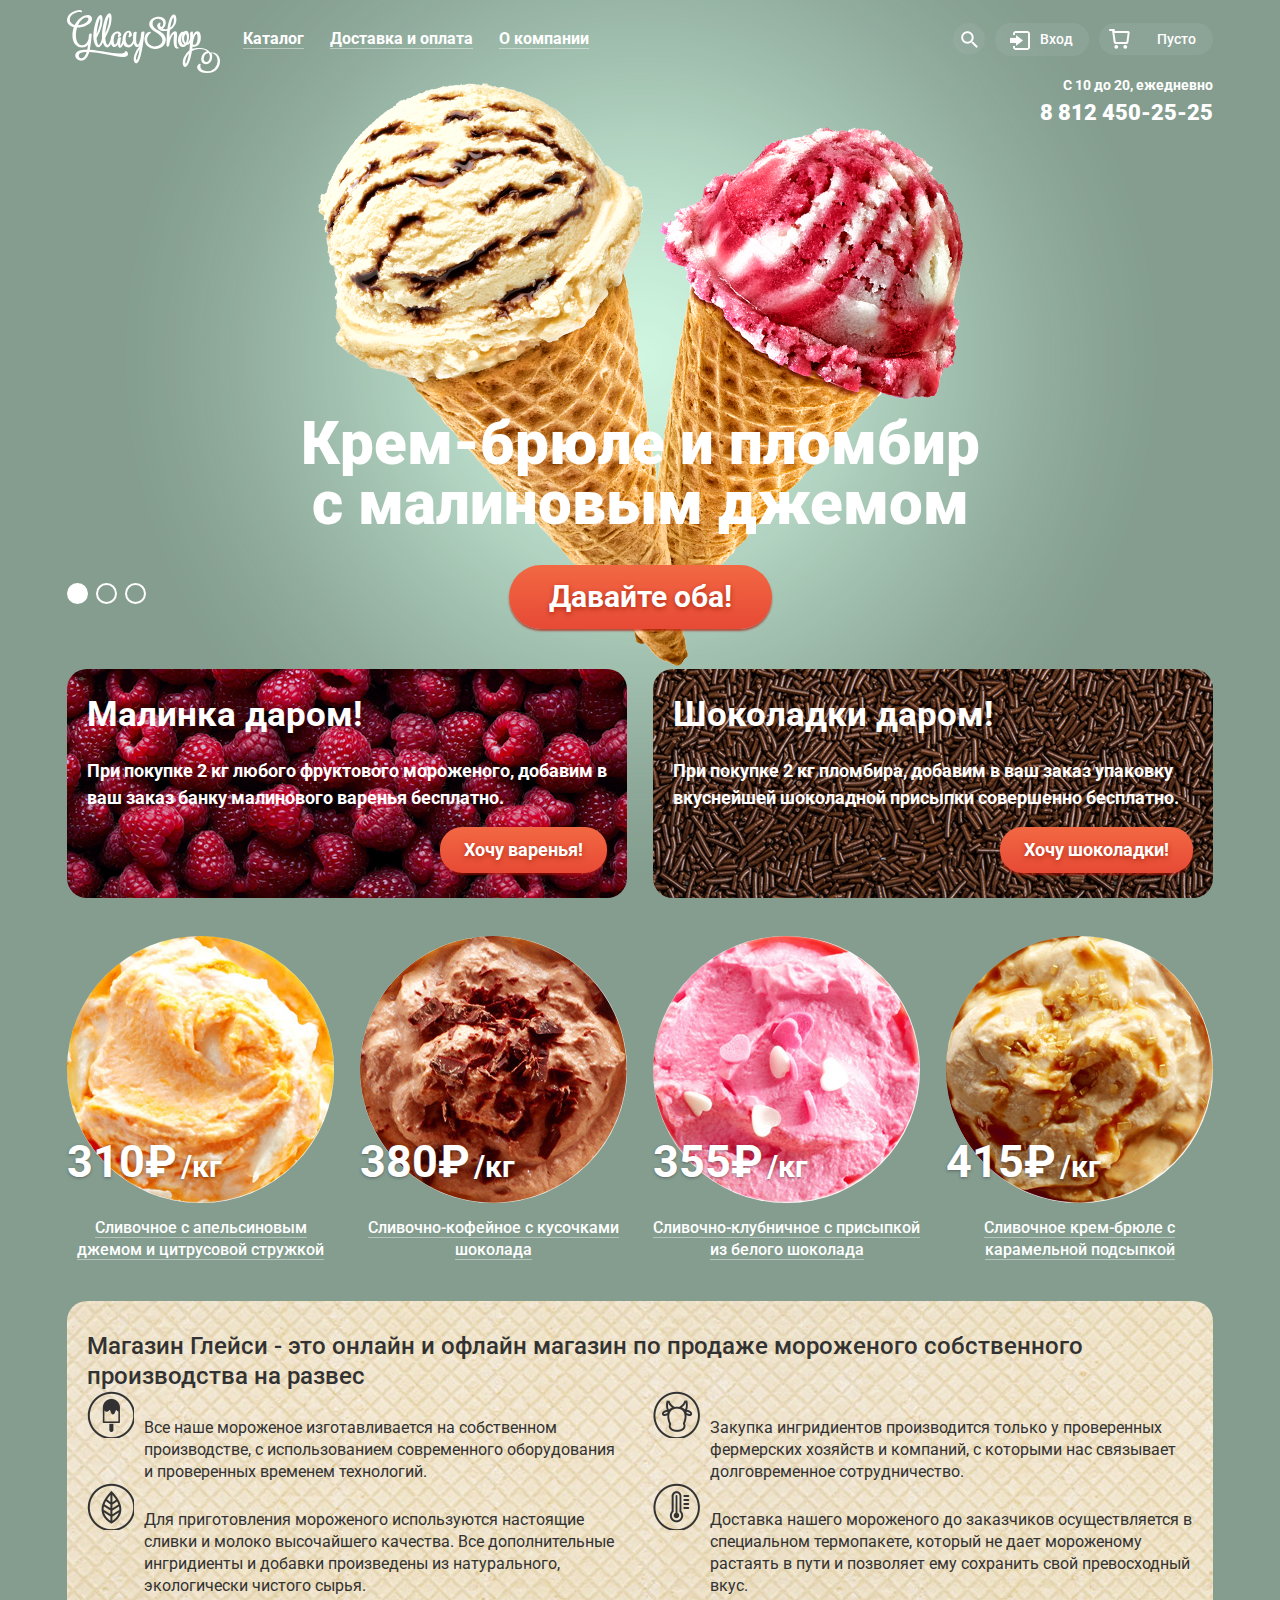
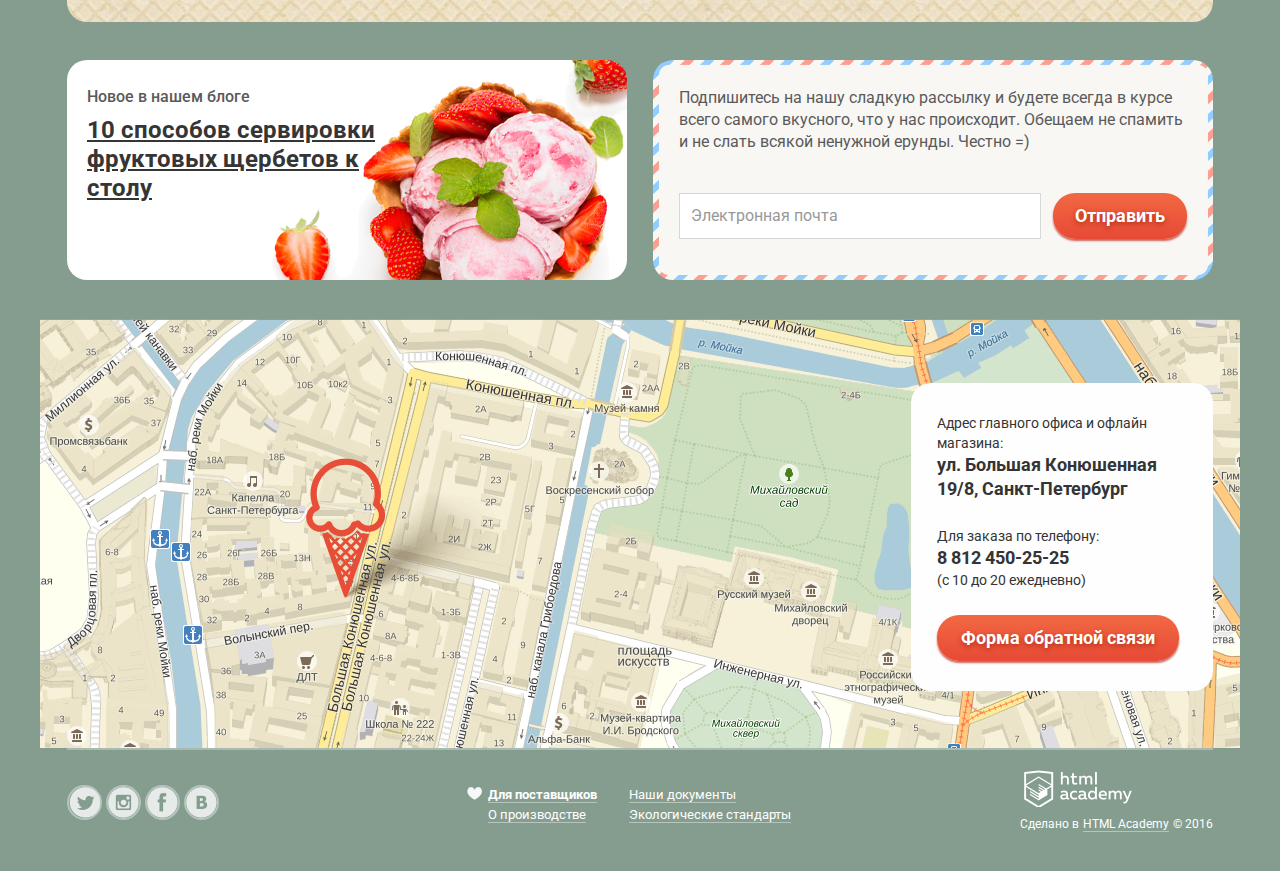
==== commit 27449f7b: "JS + мелкие корректировки" ====
--- a/index.html
+++ b/index.html
@@ -55,16 +55,20 @@
             <div class="search">
               <a class="search-btn" href="#"></a>
               <form action="#" method="get">
-                <span class="search-placeholder">Что ищем?</span>
-                <input type="search" name="search" placeholder="Что ищем?">
+                <input type="search" name="search" id="search" required>
+                <label for="search">Что ищем?</label>
               </form>
             </div>
             
             <div class="user-block">
               <a class="user-btn" href="#">Вход</a>
               <form action="#" method="post">
-              <input type="email" name="email-login" placeholder="Электронная почта">
-              <input type="password" name="password" placeholder="Пароль" autocomplete="on">
+                
+                <input type="email" name="email-login" id="email" required>
+                <label class="label-email" for="email">Электронная почта</label>
+                
+                <input type="password" name="password" id="password" required autocomplete="on">
+                <label class="label-password" for="password">Пароль</label>
               <button class="btn btn-login" type="submit">Войти</button>
               <div class="user-block-links">
                 <a class="user-block-link link-forgot">Забыли пароль?</a>
@@ -80,31 +84,28 @@
             <div class="basket basket-full">
               <a class="basket-btn link-basket-full" href="#">2 товара</a>
               <form action="#" method="post">
-                <!--Это надо оформлять таблицей и формой?-->
-                <table>
-                  <tr>
-                    <th class="basket-item-delete"><input type="checkbox" name="orange-ice" checked><span class="basket-checkbox-indicator"></span></th>
-                    <th class="basket-item-img"><img src="img/icon-orange.jpg" alt="пломбир с апельсиновым джемом" width="33px" height="33px"></th>
+                <div class="table">
+                  <div class="tr">
+                    <div class="th basket-item-delete"><input type="checkbox" name="orange-ice" checked><span class="basket-checkbox-indicator"></span></div>
+                    <div class="th basket-item-img"><img src="img/icon-orange.jpg" alt="пломбир с апельсиновым джемом" width="33px" height="33px"></div>
                     <!-- вставляю  картинки в html?мол, товар)-->
-                    <th class="basket-item-name">Пломбир с апельсиновым джемом</th>
-                    <th class="basket-item-weight">1,5кг</th>
-                    <th class="basket-item-per-kg">x 200 руб.</th>
-                    <th class="basket-item-price">300 руб.</th>
-                  </tr>
-                   <tr>
-                    <th class="basket-item-delete"><input type="checkbox" name="strawberry-ice" checked><span class="basket-checkbox-indicator"></span></th>
-                    <th class="basket-item-img"><img src="img/icon-strawberry.jpg" alt="клубничный пломбир с присыпкой из белого шоколада" width="33px" height="33px"></th>
-                    <th class="basket-item-name">Клубничный пломбир присыпкой из белого шоколада</th>
-                    <th class="basket-item-weight">1,5кг</th>
-                    <th class="basket-item-per-kg">x 300 руб.</th>
-                    <th class="basket-item-price">450 руб.</th>
-                  </tr>
-                  <tr>
-                    <th class="basket-total-cost" colspan="6">Итого: 750 руб.</th>
-                  </tr>
-                </table>
+                    <div class="th basket-item-name">Пломбир с апельсиновым джемом</div>
+                    <div class="th basket-item-weight">1,5кг</div>
+                    <div class="th basket-item-per-kg">x 200 руб.</div>
+                    <div class="th basket-item-price">300 руб.</div>
+                  </div>
+                  <div class="tr">
+                    <div class="th basket-item-delete"><input type="checkbox" name="strawberry-ice" checked><span class="basket-checkbox-indicator"></span></div>
+                    <div class="th basket-item-img"><img src="img/icon-strawberry.jpg" alt="клубничный пломбир с присыпкой из белого шоколада" width="33px" height="33px"></div>
+                    <div class="th basket-item-name">Клубничный пломбир присыпкой из белого шоколада</div>
+                    <div class="th basket-item-weight">1,5кг</div>
+                    <div class="th basket-item-per-kg">x 300 руб.</div>
+                    <div class="th basket-item-price">450 руб.</div>
+                 </div>
+                </div>
+                    <div class="basket-total-cost">Итого: 750 руб.</div>
+               
                 <button class="btn btn-basket-order" type="submit">Оформить заказ</button>
-                <!--Кнопку верстать через button или a?-->
               </form>
             </div>
             
@@ -162,7 +163,7 @@
           </div>
         </div>
           
-          <div class="hit">
+          <div class="hit">    
             <article class="hit-orange">
               <img class="icecream" src="img/ice-orange.jpg" width="267" height="267" alt="Сливочное с апельсиновым джемом и цитрусовой стружкой">
               <div class="price">
@@ -170,8 +171,9 @@
                 <span>/кг</span>
               </div>
               <a class="link-transparent-bg link-icecream" href="#"><span class="link-border">Сливочное с апельсиновым джемом и цитрусовой стружкой</span></a>
-              <a class="btn bth-quick-view" href="#">Быстрый просмотр</a>
-            </article>
+              <div class="hit-btn-bg"><a class="btn bth-quick-view" href="#">Быстрый просмотр</a></div>
+            </article>
+              
             
             <article class="hit-coffee">
               <img class="icecream" src="img/ice-coffee.jpg" width="267" height="267" alt="Сливочно-кофейное с кусочками шоколада">
@@ -180,7 +182,7 @@
                 <span>/кг</span>
               </div>
               <a class="link-transparent-bg link-icecream" href="#"><span class="link-border">Сливочно-кофейное с кусочками шоколада</span></a>
-              <a class="btn bth-quick-view" href="#">Быстрый просмотр</a>
+              <div class="hit-btn-bg"><a class="btn bth-quick-view" href="#">Быстрый просмотр</a></div>
             </article>
             
             <article class="hit-strawberry">
@@ -190,7 +192,7 @@
                 <span>/кг</span>
               </div>
               <a class="link-transparent-bg link-icecream" href="#"><span class="link-border">Сливочно-клубничное с присыпкой из белого шоколада</span></a>
-              <a class="btn bth-quick-view" href="#">Быстрый просмотр</a>
+             <div class="hit-btn-bg"><a class="btn bth-quick-view" href="#">Быстрый просмотр</a></div>
             </article>
             
             <article class="hit-сreme-brulee">
@@ -200,7 +202,7 @@
                 <span>/кг</span>
               </div>
               <a class="link-transparent-bg link-icecream" href="#"><span class="link-border">Сливочное крем-брюле с карамельной подсыпкой</span></a>
-              <a class="btn bth-quick-view" href="#">Быстрый просмотр</a>
+              <div class="hit-btn-bg"><a class="btn bth-quick-view" href="#">Быстрый просмотр</a></div>
             </article>
           </div>
         
@@ -233,23 +235,24 @@
             <section class="email-delivery">
               <p>Подпишитесь на нашу сладкую рассылку и будете всегда в курсе всего самого вкусного, что у нас происходит. Обещаем не спамить и не слать всякой ненужной ерунды. Честно =)</p>
               <form class="clearfix" action="#" method="post">
-              <input type="email" name="email" placeholder="Электронная почта">
+              <input type="email" name="email" id="email-delivery" required>
+              <label for="email-delivery">Электронная почта</label>
               <button class="btn btn-email-delivery" type="submit">Отправить</button>
               </form>
             </section>
           </div>
         </div>
         
-        <section class="map" id="yandex-map">
+        <section class="map" id="map-interactive">
           <a href="#"></a>
-          <div class="container clearfix">
+          <div class="container div-for-map">
             <div class="map-address">
               <p>Адрес главного офиса и офлайн магазина:<br>
               <b>ул. Большая Конюшенная 19/8, Санкт-Петербург</b><p>
               <p>Для заказа по телефону:<br>
               <b>8 812 450-25-25</b><br>
               (с 10 до 20 ежедневно)</p>
-              <a class="btn btn-feedback" href="#">Форма обратной связи</a>
+              <a class="btn btn-feedback" href="123">Форма обратной связи</a>
             </div>
           </div>
         </section>
@@ -285,15 +288,20 @@
           <button class="modal-content-close" type="button" title="Закрыть">Закрыть</button>
           <p>Мы обязательно вам ответим!</p>
           <form class="form-feedback clearfix" action="https://echo.htmlacademy.ru" method="post">
-            <input class="name" type="text" name="login" placeholder="Как вас зовут?">
-            <input class="e-mail" type="e-mail"  name="e-mail" placeholder="Ваша почта для ответа?">
-            <textarea class="text-feddback" name="text-feddback" placeholder="Напишите что-нибудь..."></textarea>
+            <input class="name" type="text" name="login" id="name" required>
+            <label class="label-name-feedback" for="name">Как вас зовут?</label>
+            <input class="e-mail" type="e-mail"  name="e-mail" id="email-feedback" required>
+            <label class="label-email-feedback" for="email-feedback">Ваша почта для ответа?</label>
+            <textarea class="text-feedback" name="text-feddback" id="text-feedback" required></textarea>
+            <label class="label-text-feedback" for="text-feedback">Напишите что-нибудь...</label>
             <button class="btn btn-form-feedback" type="submit">Отправить</button>
           </form>
         </div>
     </div>
     <div class="modal-overlay"></div>
-    <script src="js/sript.js"></script>
+    
+    <script src="http://api-maps.yandex.ru/2.1/?lang=ru_RU" type="text/javascript"></script>
+    <script src="js/script.js"></script>
   </body>
 </html>
 
--- a/css/style.css
+++ b/css/style.css
@@ -192,7 +192,15 @@
   border-radius: 0;
 }
 
-
+.submenu a:first-child:hover,
+.submenu a:first-child:active{
+  border-radius: 8px 8px 0 0;
+}
+
+.submenu a:last-child:hover,
+.submenu a:last-child:active{
+  border-radius: 0 0 8px 8px;
+}
 
 .main-header-right{
   float: right;
@@ -265,11 +273,11 @@
   top: 25%;
   left: 25%;
 }
+
 .search form{
   display: none;
   width: 272px;
   min-height:40px;
-  /*Я же тут жестко задаю ширину и высоту, да?*/
   background:#f8f7f4;
   color:#999999;
   border-radius: 6px;
@@ -281,24 +289,25 @@
   z-index: 31;
   text-align:left;
 }
-.search-placeholder{
-  color:#5b9ddf;
-  font-size: 11px;
-  font-weight:400;
-  display:none;
-}
+
+.search:hover form{
+  display:block;
+}
+
+
+
 .search input[type="search"]{
   display:block;
   width:270px;
   padding:12px;
   background: #ffffff;
-  font-size:14px;
-  line-height:24.3px;
-  font-weight:400;
+  font-size:16px;
+  line-height:24px;
+  font-weight:700;
   white-space:nowrap;
   border:1px solid #d3d3d2;
   border-radius: 5px;
-  color:#999999;
+  color:#353535;
 }
 
 .search input[type="search"]:hover{
@@ -309,9 +318,30 @@
   border:2px solid #5b9ddf;
 }
 
-
-.search:hover form{
-  display:block;
+.search input[type="search"]:invalid + label{
+  color:#999999;
+  font-size: 14px;
+  line-height: 20px;
+  font-weight:400;
+  position:absolute;
+  top:30px;
+  left:28px;
+}
+.search input[type="search"]:focus + label{
+  color:#5b9ddf;
+  font-size: 11px;
+  font-weight:400;
+  position:absolute;
+  top:-3px;
+  left:28px;
+}
+.search input[type="search"]:valid + label{
+  color:#999999;
+  font-size: 11px;
+  font-weight:400;
+  position:absolute;
+  top:-3px;
+  left:28px;
 }
 
 
@@ -379,6 +409,8 @@
   top: 40px;
   z-index: 32;
 }
+
+
 .user-block input{
   display:block;
   width: 220px;
@@ -401,6 +433,44 @@
 .user-block input:focus{
   border:2px solid #5b9ddf;
 }
+
+
+.user-block input:invalid + label{
+  color:#999999;
+  font-size: 14px;
+  line-height: 20px;
+  font-weight:400;
+  position:absolute;
+  top:30px;
+  left:28px;
+}
+.user-block input:invalid + .label-password{
+  top:90px;
+}
+
+.user-block input:focus + label{
+  color:#5b9ddf;
+  font-size: 11px;
+  font-weight:400;
+  position:absolute;
+  top:-3px;
+  left:28px;
+}
+.user-block input:focus + .label-password{
+  top:59px;
+}
+.user-block input:valid + label{
+  color:#9a9a9a;
+  font-size: 11px;
+  font-weight:400;
+  position:absolute;
+  top:-3px;
+  left:28px;
+}
+.user-block input:valid + .label-password{
+  top:59px;
+}
+
 .user-block .btn-login{
   float:left;
   font-size:15px;
@@ -530,13 +600,18 @@
   right:0;
   z-index: 33;
 }
-.basket-full table{
-  border-collapse:collapse;
-}
-.basket-full th{
+.basket-full .table{
+  display:table;
+}
+.basket-full .tr{
+  display: table-row;
+}
+.basket-full .th{
+  display: table-cell;
   padding:20px 15px;
   text-align: left;
   min-height: 20px;
+  vertical-align:top;
 }
 .basket-full .basket-item-delete{
   position:relative;
@@ -559,7 +634,7 @@
   height:14px;
   transform: rotate(-45deg);
   position:absolute;
-  top:30px;
+  top:25px;
   left:5px;
   border-radius: 1px;
 }
@@ -570,13 +645,14 @@
   height:14px;
   transform: rotate(45deg);
   position:absolute;
-  top:30px;
+  top:25px;
   left:5px;
   border-radius: 1px;
 }
 .basket-full .basket-item-img{
   padding-left:0;
   padding-right: 0;
+  padding-top: 15px;
 }
 .basket-item-img img{
   border-radius: 17px;
@@ -592,13 +668,14 @@
   color:#7f7f7f;
 }
 .basket-full .basket-item-price{
-  
   width:55px;
 }
 .basket-full .basket-total-cost{
   text-align: right;
   font-size:15px;
+  font-weight: 700;
   border-top: 2px solid #cacac7;
+  padding:20px 15px;
 }
 .basket-full:hover form{
   display: block;
@@ -757,6 +834,7 @@
   width: 1166px;
   margin: 0 auto;
   margin-bottom: 10px;
+  position: relative;
 }
 
 .hit article{
@@ -786,6 +864,7 @@
   width: 61px;
   height: 61px;
   background-position: -10px -281px;
+  position:relative;
 }
 .hit img{
    border-radius: 133px; 
@@ -794,7 +873,7 @@
 .hit .price{
   position: absolute;
   top: 213px;
-  text-shadow: 0 1px 3px rgba(49, 50, 52, 0.5);
+  text-shadow: 0px 1px 3px rgba(49, 50, 53, 0.5);
 }
 .hit .amount{
   margin:0;
@@ -826,19 +905,23 @@
   border-bottom:1px solid rgba(255, 188, 158, 0.3);
 }
 
+
 .hit .bth-quick-view{
   display: none;
   margin-top: 20px;
   margin-bottom: 20px;
   padding-left: 27px;
   padding-right: 27px;
+  
 }
 
 .hit article:hover{
   background:rgba(255, 255, 255, 0.3);
   box-shadow:0 20px 20px 0 rgba(0, 0, 0, 0.4);
   border-radius: 5px;
+  position:absolute;
 } 
+
 .hit article:hover .bth-quick-view{
   display:inline-block;
 }
@@ -987,6 +1070,7 @@
   border-radius: 20px;
   color:#5a5a5a;
   background:#f8f7f4 url("../img/bg-letter.png") no-repeat;
+  position:relative;
 }
 .email-delivery p{
   color:#5a5a5a;
@@ -1002,11 +1086,12 @@
   color:#999999;
   font-size:16px;
   font-weight:500;
-  line-height:24px;
+  line-height:20px;
   padding:12px 10px;
   margin-top:30px;
   width: 340px;
-  border: 1px solid rgba(178, 178, 178, 0.52)
+  border: 1px solid rgba(178, 178, 178, 0.52);
+  height:20px;
 }
 
 .email-delivery input:hover{
@@ -1016,6 +1101,39 @@
 .email-delivery input:focus{
   border:2px solid #5b9ddf;
 }
+
+.email-delivery input:invalid + label{
+  color:#999999;
+  font-size: 16px;
+  line-height: 22px;
+  font-weight:400;
+  position:absolute;
+  top:145px;
+  left:38px;
+}
+
+.email-delivery input:focus + label{
+  color:#5b9ddf;
+  font-size: 11px;
+  font-weight:400;
+  position:absolute;
+  top:110px;
+  left:38px;
+}
+
+.email-delivery input:valid + label{
+  color:#9a9a9a;
+  font-size: 11px;
+  font-weight:400;
+  position:absolute;
+  top:110px;
+  left:38px;
+}
+
+
+
+
+
 .email-delivery .btn-email-delivery{
   margin-top:30px;
   float:right;
@@ -1026,10 +1144,12 @@
 .map{
   min-height: 430px;
   background: url("../img/map%20with%20marker.png") no-repeat center;
-}
-
+  
+}
+.map .div-for-map{
+  position:relative;
+}
 .map-address{
-  float: right;
   width: 250px;
   min-height: 246px; 
   padding: 30px 26px;
@@ -1037,6 +1157,9 @@
   color:#343434;
   border-radius: 20px;
   margin-top: 65px;
+  position:absolute;
+  z-index: 2550;
+  right:0;
   
 }
 
@@ -1091,7 +1214,9 @@
 .social-btn-vk{
   background-position: -10px -924px;
 }
-
+.footer-social a:active{
+  box-shadow:inset 0 2px 1px 0 #888888;
+}
 .footer-documents{
   float: left;
   width: 560px;
@@ -1167,7 +1292,6 @@
 .footer-copyright .link-htmlacademy{
   display:inline-block;
   padding: 0 4px;
-  /*Это нормально, что я отступы-пробелы так задала?*/
   font-size: 12px;
   line-height: 1.5;
   color: #ffffff;
@@ -1213,10 +1337,10 @@
 }
 
 .modal-content {
-  position: absolute;
+  position: fixed;
   top: 338px;
   left:50%;
-  /*Как мне отцентровать это окно?*/
+  margin-left:-240px; 
   width: 478px;
   min-height: 397px;
   padding: 25px;
@@ -1224,7 +1348,7 @@
   color:#343434 ;
   background:  #f8f7f4;
   border-radius: 10px;
-  z-index: 50;
+  z-index: 3010;
   display: none;
 }
 
@@ -1308,6 +1432,65 @@
   resize: none;
 }
 
+.modal-content input:invalid + label,
+.modal-content textarea:invalid + label{
+  color:#656565;
+  font-size: 16px;
+  line-height: 20px;
+  font-weight:400;
+  position:absolute;
+  top:87px;
+  left:40px;
+}
+
+.modal-content input:invalid + .label-email-feedback{
+  top:153px;
+}
+
+.modal-content textarea:invalid + .label-text-feedback{
+  top: 211px;
+}
+
+.modal-content input:focus + label,
+.modal-content textarea:focus + label{
+  color:#5b9ddf;
+  font-size: 11px;
+  font-weight:400;
+  position:absolute;
+  top:56px;
+  left:40px;
+}
+.modal-content input:focus + .label-email-feedback{
+  top:121px;
+}
+
+.modal-content textarea:focus + .label-text-feedback{
+  top: 186px;
+}
+
+.modal-content input:valid + label,
+.modal-content textarea:valid + label{
+  color:#9a9a9a;
+  font-size: 11px;
+  font-weight:400;
+  position:absolute;
+  top:56px;
+  left:40px;
+}
+.modal-content input:valid + .label-email-feedback{
+  top:121px;
+}
+
+.modal-content textarea:valid + .label-text-feedback{
+  top: 186px;
+}
+
+
+
+
+
+
+
 .modal-content .btn-form-feedback{
   float:right;
   margin:0;
@@ -1316,14 +1499,16 @@
   position: fixed;
   top: 0;
   left: 0;
-  z-index: 40;
+  z-index: 3000;
   width: 100%;
   height: 100%;
   background: rgba(0, 0, 0, 0.3);
   display: none;
 }
 
-
+.modal-overlay-show{
+  display: block;
+}
 /*Каталог*/
 .main-navigation-current{
   background:rgba(202, 117, 94, 1);
@@ -1355,7 +1540,6 @@
   float:left;
   width: 560px;
   min-height: 60px;
-  padding-top: 26px;
 }
 
 .breadcrumbs{
@@ -1529,21 +1713,27 @@
   top:63px;
 }
 .filter-sorting li{
+  list-style:none;
+  
+}
+.sorting-submenu a{
+  text-decoration: none;
   padding:2px 20px;
   margin:0;
-  list-style:none;
   color:#343434;
   font-size:14px;
   line-height: 20px;
   font-weight: 400;
   cursor: pointer;
-}
-
+  display:block;
+  font-family: "Roboto", "Arial", sans-serif;
+  
+}
 .filter-sorting:hover ul{
   display:block;
 }
 
-.sorting-submenu .expensive{
+.sorting-submenu a:hover{
   color:#ffffff;
   background:#1e90ff;
 } 
@@ -1783,7 +1973,7 @@
 .container-catalog .price{
   position: absolute;
   top: 213px;
-  text-shadow: 0 1px 3px rgba(49, 50, 52, 0.5);
+  text-shadow: 0px 1px 3px rgba(49, 50, 53, 0.5);
 }
 .container-catalog .amount{
   margin:0;
@@ -1852,20 +2042,25 @@
   margin:0;
   padding: 0;
   cursor: pointer;
+  
+  
 }
 
 .pages .page-link{
   display:inline-block;
+  vertical-align: top;
   min-width:26px;
-  min-height:26px;
+  min-height:24px;
+  padding-top: 2px;
   margin: 0 2px;
   font-size: 16px;
   font-weight: 500;
   line-height: 1.5;
   text-align: center;
   color: #ffffff;
-  border-radius: 13px;
+  vertical-align:top;
   text-decoration: none;
+  border-radius: 100%;
 }
 .pages .page-link:hover{
   background:#9db1a5;
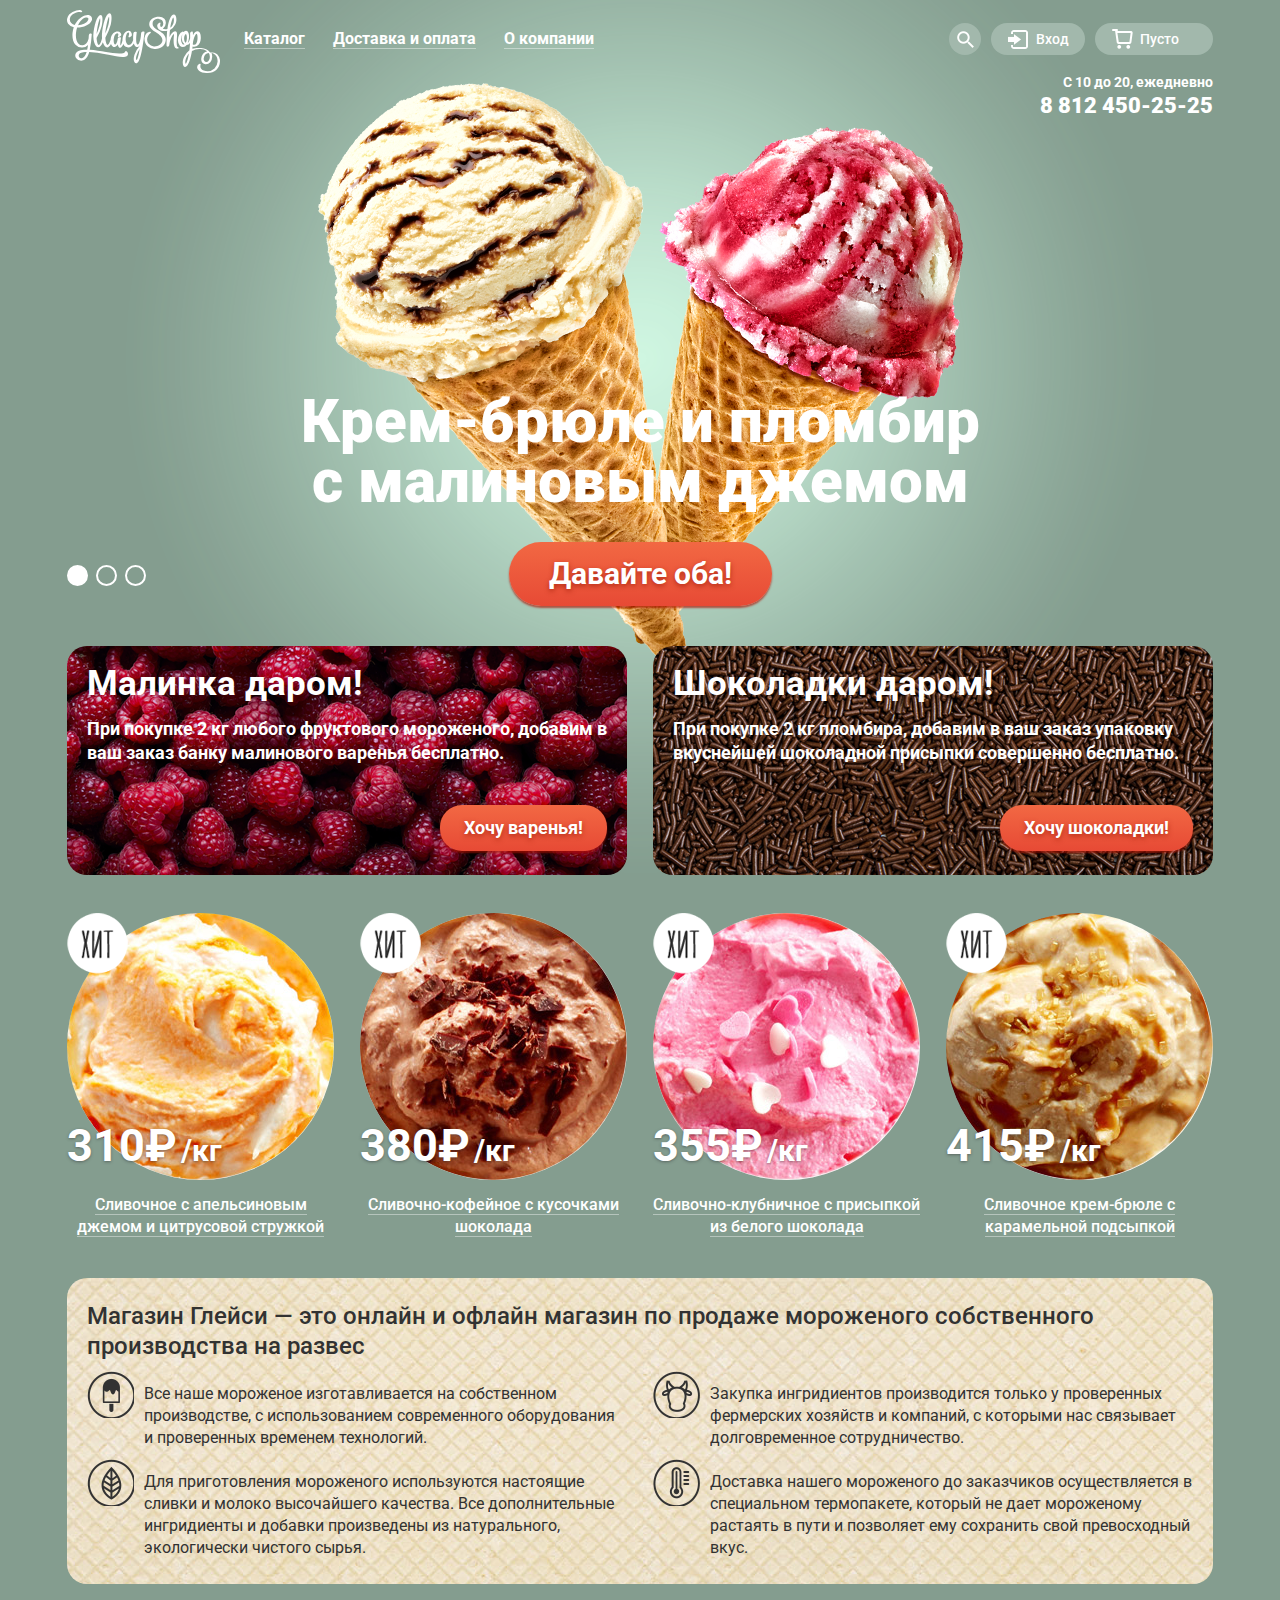
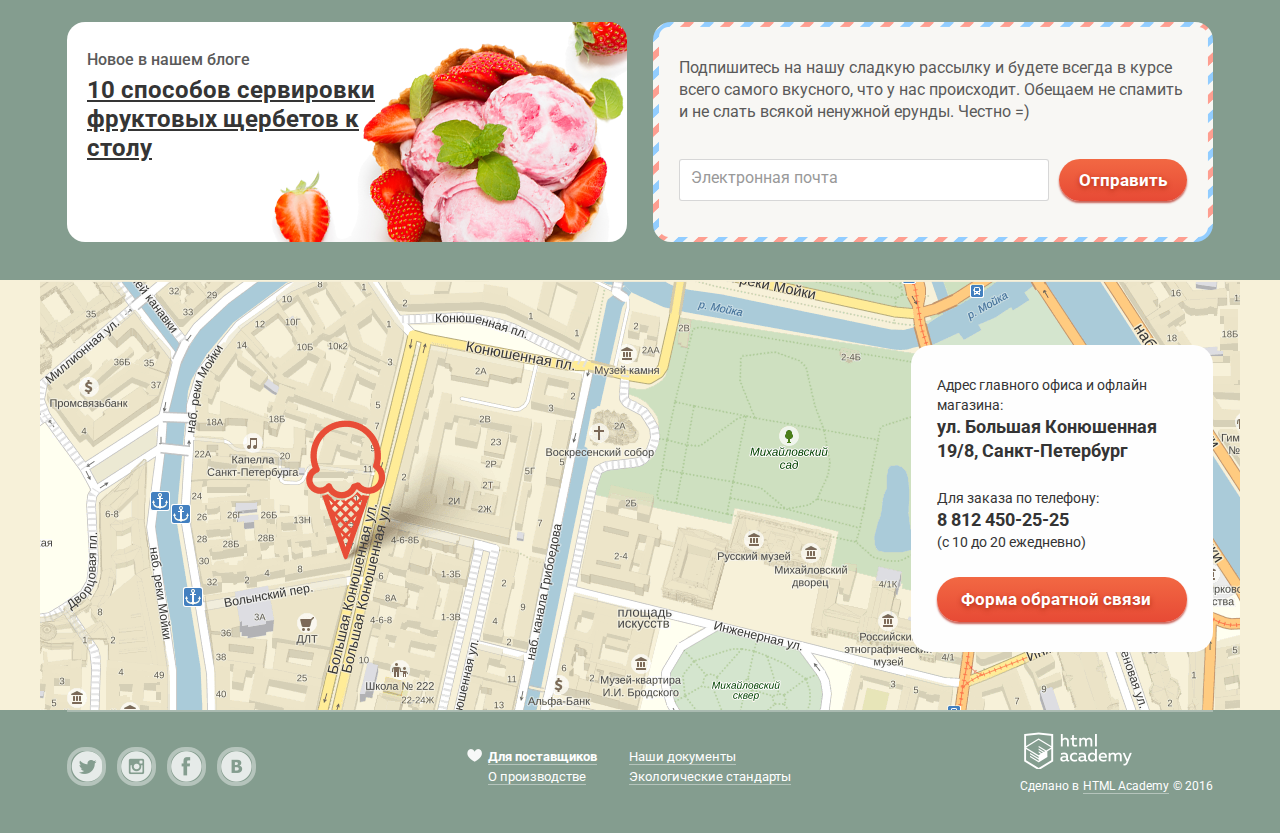
==== commit fe48264b: "Редакция размеров и форм" ====
--- a/index.html
+++ b/index.html
@@ -3,8 +3,8 @@
   <head>
     <meta charset="utf-8">
     <title>GllacyShop - Главная</title>
-    <link href='https://fonts.googleapis.com/css?family=Roboto:400,900,700,500&subset=latin,cyrillic' rel='stylesheet' type='text/css'>
-    <link href="css/normalize.css" rel="stylesheet">
+    <link href="https://fonts.googleapis.com/css?family=Roboto:400,900,700,500&subset=latin,cyrillic" rel="stylesheet" type="text/css">
+    <link href="css/normalize.min.css" rel="stylesheet">
     <link href="css/style.css" rel="stylesheet">
   </head>
   <body>
@@ -62,18 +62,18 @@
             
             <div class="user-block">
               <a class="user-btn" href="#">Вход</a>
-              <form action="#" method="post">
+              <form action="#" method="post" class="clearfix">
                 
                 <input type="email" name="email-login" id="email" required>
                 <label class="label-email" for="email">Электронная почта</label>
                 
                 <input type="password" name="password" id="password" required autocomplete="on">
                 <label class="label-password" for="password">Пароль</label>
-              <button class="btn btn-login" type="submit">Войти</button>
-              <div class="user-block-links">
-                <a class="user-block-link link-forgot">Забыли пароль?</a>
-                <a class="user-block-link link-forgot">Новая регистрация</a>
-              </div>
+                <button class="btn btn-login" type="submit">Войти</button>
+                <div class="user-block-links">
+                  <a class="user-block-link link-forgot">Забыли пароль?</a>
+                  <a class="user-block-link link-forgot">Новая регистрация</a>
+                </div>
               </form>
             </div> 
             
@@ -88,7 +88,6 @@
                   <div class="tr">
                     <div class="th basket-item-delete"><input type="checkbox" name="orange-ice" checked><span class="basket-checkbox-indicator"></span></div>
                     <div class="th basket-item-img"><img src="img/icon-orange.jpg" alt="пломбир с апельсиновым джемом" width="33px" height="33px"></div>
-                    <!-- вставляю  картинки в html?мол, товар)-->
                     <div class="th basket-item-name">Пломбир с апельсиновым джемом</div>
                     <div class="th basket-item-weight">1,5кг</div>
                     <div class="th basket-item-per-kg">x 200 руб.</div>
@@ -164,7 +163,7 @@
         </div>
           
           <div class="hit">    
-            <article class="hit-orange">
+            <article class="hit-orange ice">
               <img class="icecream" src="img/ice-orange.jpg" width="267" height="267" alt="Сливочное с апельсиновым джемом и цитрусовой стружкой">
               <div class="price">
                 <span class="amount">310₽</span>
@@ -175,7 +174,7 @@
             </article>
               
             
-            <article class="hit-coffee">
+            <article class="hit-coffee ice">
               <img class="icecream" src="img/ice-coffee.jpg" width="267" height="267" alt="Сливочно-кофейное с кусочками шоколада">
               <div class="price">
                 <span class="amount">380₽</span>
@@ -185,7 +184,7 @@
               <div class="hit-btn-bg"><a class="btn bth-quick-view" href="#">Быстрый просмотр</a></div>
             </article>
             
-            <article class="hit-strawberry">
+            <article class="hit-strawberry ice">
               <img class="icecream" src="img/ice-strawberry.jpg" width="267" height="267" alt="Сливочно-клубничное с присыпкой из белого шоколада">
               <div class="price">
                 <span class="amount">355₽</span>
@@ -195,7 +194,7 @@
              <div class="hit-btn-bg"><a class="btn bth-quick-view" href="#">Быстрый просмотр</a></div>
             </article>
             
-            <article class="hit-сreme-brulee">
+            <article class="hit-сreme-brulee ice">
               <img class="icecream" src="img/ice-creme-brulee.jpg" width="267" height="267" alt="Сливочное крем-брюле с карамельной подсыпкой">
               <div class="price">
                 <span class="amount">415₽</span>
@@ -208,7 +207,7 @@
         
         <div class="container">  
           <article class="features clearfix">
-            <h3>Магазин Глейси - это онлайн и офлайн магазин по продаже мороженого собственного производства на развес</h3>
+            <h3>Магазин Глейси  — это онлайн и офлайн магазин по продаже мороженого собственного производства на развес</h3>
             <div class="features-left">
               <div class="features-item features-left-up">
                 <p> Все наше мороженое  изготавливается на собственном производстве, с использованием современного оборудования и проверенных временем технологий.</p>
@@ -248,7 +247,7 @@
           <div class="container div-for-map">
             <div class="map-address">
               <p>Адрес главного офиса и офлайн магазина:<br>
-              <b>ул. Большая Конюшенная 19/8, Санкт-Петербург</b><p>
+                <b>ул. Большая Конюшенная 19/8, Санкт-Петербург</b></p>
               <p>Для заказа по телефону:<br>
               <b>8 812 450-25-25</b><br>
               (с 10 до 20 ежедневно)</p>
@@ -290,7 +289,7 @@
           <form class="form-feedback clearfix" action="https://echo.htmlacademy.ru" method="post">
             <input class="name" type="text" name="login" id="name" required>
             <label class="label-name-feedback" for="name">Как вас зовут?</label>
-            <input class="e-mail" type="e-mail"  name="e-mail" id="email-feedback" required>
+            <input class="e-mail" type="email"  name="e-mail" id="email-feedback" required>
             <label class="label-email-feedback" for="email-feedback">Ваша почта для ответа?</label>
             <textarea class="text-feedback" name="text-feddback" id="text-feedback" required></textarea>
             <label class="label-text-feedback" for="text-feedback">Напишите что-нибудь...</label>
@@ -301,7 +300,7 @@
     <div class="modal-overlay"></div>
     
     <script src="http://api-maps.yandex.ru/2.1/?lang=ru_RU" type="text/javascript"></script>
-    <script src="js/script.js"></script>
+    <script src="js/script.min.js"></script>
   </body>
 </html>
 
--- a/css/style.css
+++ b/css/style.css
@@ -102,7 +102,7 @@
   font-size: 16px;
   line-height: 20px;
   font-weight: 700;
-  padding: 6px 13px;
+  padding: 6px 14px;
   color: #ffffff;
   text-decoration: none;
 }
@@ -156,14 +156,16 @@
   display:block;
   color:#343434;
   font-size:14px;
+  line-height:24px;
   font-weight:400;
   text-decoration: none;
-  padding:12px 20px;
+  padding:5px 20px;
 }
 
 .main-navigation .submenu-link-new{
   font-weight:700;
   position:relative;
+  padding:8px 20px;
 }
 
 .main-navigation .submenu-link-new:after{
@@ -244,7 +246,7 @@
   height: 32px;
   margin: 0 5px;
   margin-bottom: 20px;
-  background: rgba(176, 192, 183, 0.2);
+  background: #a2b8ac;
   position:relative;
 }
 .search-btn:hover{
@@ -276,18 +278,18 @@
 
 .search form{
   display: none;
-  width: 272px;
-  min-height:40px;
-  background:#f8f7f4;
-  color:#999999;
+  width: 242px;
+  min-height: 40px;
+  background: #f8f7f4;
+  color: #999999;
   border-radius: 6px;
   box-shadow: 0 20px 20px 0 rgba(0, 0, 0, 0.4);
-  position:absolute;
-  right:0;
+  position: absolute;
+  right: 3px;
   top: 40px;
-  padding:15px;
+  padding: 15px;
   z-index: 31;
-  text-align:left;
+  text-align: left
 }
 
 .search:hover form{
@@ -297,9 +299,128 @@
 
 
 .search input[type="search"]{
+  display: block;
+  width: 242px;
+  padding: 7px 12px;
+  background: #ffffff;
+  font-size: 16px;
+  line-height: 24px;
+  font-weight: 700;
+  white-space: nowrap;
+  border: 1px solid #d3d3d2;
+  border-radius: 5px;
+  color: #353535;
+}
+
+.search input[type="search"]:hover{
+      border: 2px solid rgba(154, 154, 154, 0.52);
+}
+
+
+.search input[type="search"]:focus{
+
+    border: 2px solid rgba(46, 136, 228, 0.52);
+}
+
+
+.search input[type="search"]:invalid + label{
+  color: #999999;
+  font-size: 14px;
+  line-height: 22px;
+  font-weight: 400;
+  position: absolute;
+  top: 25px;
+  left: 28px;
+}
+.search input[type="search"]:focus + label{
+  color:#5b9ddf;
+  font-size: 11px;
+  font-weight:400;
+  position:absolute;
+  top:-3px;
+  left:28px;
+}
+.search input[type="search"]:valid + label{
+  color:#999999;
+  font-size: 11px;
+  font-weight:400;
+  position:absolute;
+  top:-3px;
+  left:28px;
+}
+
+
+.user-block{
+  display: inline-block;
+  vertical-align: top;
+  height: 32px;
+  margin: 0 5px;
+  padding-bottom: 20px;
+  position:relative;
+}
+.user-block .user-btn{
   display:block;
-  width:270px;
-  padding:12px;
+  background: #a2b8ac; 
+  border-radius: 16px;
+  min-width: 34px;
+  font-size:14px;
+  font-weight: 500;
+  line-height:22px;
+  color: #ffffff;
+  text-decoration: none;
+  padding: 5px;
+  padding-left: 44px;
+  padding-right: 16px;
+}
+.user-block .user-btn:hover{
+ background: #ffffff;
+ color:#323232;
+}
+.user-block::before{
+  content:"";
+  position:absolute;
+  background-image: url("../img/sprite.png");
+  background-repeat: no-repeat;
+  width: 20px;
+  height: 19px;
+  background-position: -10px -547px;
+  top: 7px;
+  left: 17px;
+} 
+.user-block .user-btn:hover::before{
+  content:"";
+  position:absolute;
+  background-image: url("../img/sprite.png");
+  background-repeat: no-repeat;
+  width: 20px;
+  height: 19px;
+  background-position: -10px -586px;
+  top: 8px;
+  left: 15px;
+}
+
+.user-block form{
+  display:none;
+  width: 244px;
+  min-height: 147px;
+  padding: 14px;
+  padding-top: 20px;
+  padding-bottom: 10px;
+  background: #f8f7f4;
+  color: #999999;
+  border-radius: 6px;
+  box-shadow: 0 20px 20px 0 rgba(0, 0, 0, 0.4);
+  position: absolute;
+  right: 0;
+  top: 40px;
+  z-index: 32;}
+
+
+.user-block input{
+  display:block;
+  width: 216px;
+  margin-bottom: 10px;
+  padding:7px 12px;
   background: #ffffff;
   font-size:16px;
   line-height:24px;
@@ -307,145 +428,28 @@
   white-space:nowrap;
   border:1px solid #d3d3d2;
   border-radius: 5px;
-  color:#353535;
-}
-
-.search input[type="search"]:hover{
-  border:2px solid #d3d3d2;
-}
-
-.search input[type="search"]:focus{
-  border:2px solid #5b9ddf;
-}
-
-.search input[type="search"]:invalid + label{
-  color:#999999;
-  font-size: 14px;
-  line-height: 20px;
-  font-weight:400;
-  position:absolute;
-  top:30px;
-  left:28px;
-}
-.search input[type="search"]:focus + label{
-  color:#5b9ddf;
-  font-size: 11px;
-  font-weight:400;
-  position:absolute;
-  top:-3px;
-  left:28px;
-}
-.search input[type="search"]:valid + label{
-  color:#999999;
-  font-size: 11px;
-  font-weight:400;
-  position:absolute;
-  top:-3px;
-  left:28px;
-}
-
-
-.user-block{
-  display: inline-block;
-  vertical-align: top;
-  height: 32px;
-  margin: 0 5px;
-  padding-bottom: 20px;
-  position:relative;
-}
-.user-block .user-btn{
-  
-  display:block;
-  background: rgba(176, 192, 183, 0.2); 
-  border-radius: 16px;
-  min-width: 34px;
-  font-size:14px;
-  font-weight: 500;
-  line-height:1.2;
-  color: #ffffff;
-  text-decoration: none;
-  padding: 8px;
-  padding-left: 44px;
-  padding-right: 16px;
-}
-.user-block .user-btn:hover{
- background: #ffffff;
- color:#323232;
-}
-.user-block::before{
-  content:"";
-  position:absolute;
-  background-image: url("../img/sprite.png");
-  background-repeat: no-repeat;
-  width: 20px;
-  height: 19px;
-  background-position: -10px -547px;
-  top: 8px;
-  left: 15px;
-} 
-.user-block .user-btn:hover::before{
-  content:"";
-  position:absolute;
-  background-image: url("../img/sprite.png");
-  background-repeat: no-repeat;
-  width: 20px;
-  height: 19px;
-  background-position: -10px -586px;
-  top: 8px;
-  left: 15px;
-}
-
-.user-block form{
-  display: none;
-  width: 244px;
-  min-height:147px;
-  padding: 15px;
-  background:#f8f7f4;
-  color:#999999;
-  border-radius: 6px;
-  box-shadow: 0 20px 20px 0 rgba(0, 0, 0, 0.4);
-  position:absolute;
-  right: 0;
-  top: 40px;
-  z-index: 32;
-}
-
-
-.user-block input{
-  display:block;
-  width: 220px;
-  margin-bottom: 10px;
-  min-height:16px;
-  padding:12px;
-  background: #ffffff;
-  font-size:14px;
-  line-height:24.3px;
-  font-weight:400;
-  white-space:nowrap;
-  border:1px solid #d3d3d2;
-  border-radius: 5px;
 }
 
 .user-block input:hover{
-  border:2px solid #d3d3d2;
+   border: 2px solid rgba(154, 154, 154, 0.52);
 }
 
 .user-block input:focus{
-  border:2px solid #5b9ddf;
+   border: 2px solid rgba(46, 136, 228, 0.52);
 }
 
 
 .user-block input:invalid + label{
   color:#999999;
   font-size: 14px;
-  line-height: 20px;
+  line-height: 22px;
   font-weight:400;
   position:absolute;
   top:30px;
   left:28px;
 }
 .user-block input:invalid + .label-password{
-  top:90px;
+  top:80px;
 }
 
 .user-block input:focus + label{
@@ -457,7 +461,7 @@
   left:28px;
 }
 .user-block input:focus + .label-password{
-  top:59px;
+  top:53px;
 }
 .user-block input:valid + label{
   color:#9a9a9a;
@@ -474,19 +478,23 @@
 .user-block .btn-login{
   float:left;
   font-size:15px;
+  line-height: 25px;
+  padding:5px 28px;
+  margin-top: 5px;
 }
 .user-block-links{
   float:right;
   min-height:36px;
-  width: 130px;
-  
+  width: 120px;
+  text-align: left;
+  margin-top: 5px;
 }
 .user-block-link{
-  font-size:13px;
-  line-height:24.3px;
-  font-weight:400;
-  border-bottom:1px solid #9c9c9c; 
-  color:#333333;
+  font-size: 13px;
+  line-height: 20px;
+  font-weight: 400;
+  border-bottom: 1px solid #9c9c9c;
+  color: #333333;
   text-decoration: none;
 }
 
@@ -508,22 +516,21 @@
 
 .basket .basket-btn{
   display: block;
-  background: rgba(176, 192, 183, 0.2); 
+  background: #a2b8ac; 
   border-radius: 16px;
-  width: 60px;
-  height:16px;
-  padding:8px 0;
-  padding-left: 37px;
-  padding-right: 17px;
-  margin: 0 5px;
-  margin-right: 0;
+  width: 63px;
+  padding:5px 0;
+  padding-left: 45px;
+  padding-right: 10px;
+  margin: 0;
+  margin-left: 5px;
   font-size:14px;
   font-weight: 500;
-  line-height: 1.2;
+  line-height: 22px;
   color: #ffffff;
   text-decoration: none;
   position:relative;
-  text-align:right;
+  text-align:left;
 }
 
 
@@ -536,7 +543,7 @@
   height: 20px;
   background-position: -10px -90px;
   top: 6px;
-  left: 10px;
+  left: 17px;
 }
 
 .basket-btn:hover{
@@ -558,6 +565,7 @@
 
 .basket-empty{
   display: inline-block;
+  vertical-align: top;
 }
 
 .basket-full{
@@ -583,22 +591,23 @@
 
 .basket-full form{
   display: none;
-  position:absolute;
-  width: 520px;
-  min-height:240px;
-  background:#f8f7f4;
-  color:#333333;
-  font-weight:400;
+  position: absolute;
+  width: 510px;
+  min-height: 220px;
+  background: #f8f7f4;
+  color: #333333;
+  font-weight: 400;
   font-size: 13px;
   font-family: "Roboto", "Arial", sans-serif;
   line-height: 20px;
-  box-shadow:0 20px 20px 0 rgba(0, 0, 0, 0.4) ;
+  box-shadow: 0 20px 20px 0 rgba(0, 0, 0, 0.4);
   padding: 15px;
-  padding-bottom:20px;
-  border-radius: 7px;
-  top:40px;
-  right:0;
+  padding-bottom: 0px;
+  border-radius: 5px;
+  top: 38px;
+  right: 0;
   z-index: 33;
+}
 }
 .basket-full .table{
   display:table;
@@ -608,7 +617,7 @@
 }
 .basket-full .th{
   display: table-cell;
-  padding:20px 15px;
+  padding:15px;
   text-align: left;
   min-height: 20px;
   vertical-align:top;
@@ -623,6 +632,7 @@
 } 
 .basket-item-delete .basket-checkbox-indicator{
   display:inline-block;
+  vertical-align: top;
   height:10px;
   width:10px;
   cursor: pointer;
@@ -634,25 +644,24 @@
   height:14px;
   transform: rotate(-45deg);
   position:absolute;
-  top:25px;
+  top:20px
   left:5px;
   border-radius: 1px;
 }
 .basket-checkbox-indicator::before{
-    content: "";
+  content: "";
   background: #666665;
   width:2px;
   height:14px;
   transform: rotate(45deg);
   position:absolute;
-  top:25px;
+  top:20px
   left:5px;
   border-radius: 1px;
 }
 .basket-full .basket-item-img{
-  padding-left:0;
-  padding-right: 0;
-  padding-top: 15px;
+  padding:0;
+  padding-top: 10px;
 }
 .basket-item-img img{
   border-radius: 17px;
@@ -668,14 +677,22 @@
   color:#7f7f7f;
 }
 .basket-full .basket-item-price{
-  width:55px;
+  width:50px;
+  padding-left: 10px;
 }
 .basket-full .basket-total-cost{
   text-align: right;
   font-size:15px;
   font-weight: 700;
   border-top: 2px solid #cacac7;
-  padding:20px 15px;
+  padding: 15px 10px;
+}
+
+.basket-full .btn-basket-order{
+  font-size: 15px;
+  line-height: 24px;
+  font-weight: 700;
+  padding:5px 20px;
 }
 .basket-full:hover form{
   display: block;
@@ -688,7 +705,25 @@
   text-align: right;
 }
 .contact-info-index{
-  margin-bottom: 285px;
+  margin-bottom: 270px;
+}
+
+.contact-info p{
+  margin:0;
+  padding: 0;
+  font-size: 14px;
+  line-height: 14px;
+  color: #ffffff;
+  font-weight: 700;
+}
+
+.contact-info b{
+  margin:0;
+  padding: 0; 
+  font-size: 22px;
+  line-height: 1.5;
+  color: #ffffff;
+  font-weight: 900;
 }
 
 .slider{
@@ -710,7 +745,7 @@
   margin:0 auto;
   color:#ffffff;
   font-size: 60px;
-  line-height: 60.35px;
+  line-height: 60px;
   font-weight:900;
   margin-bottom: 30px;
 }
@@ -731,16 +766,15 @@
 }
 .slider .btn-givemetwo{
   padding:17px 40px;
-  font-size: 30.26px;
-  line-height: 1;
+  font-size: 30px;
+  line-height: 30px;
   font-weight:700;
   border-radius: 32px;
-  
 }  
 
 .slider-controls{
   position: absolute;
-  bottom: 25px;
+  bottom: 20px;
   left: 0;
   z-index: 20;
 /*зачем тут z-index?*/
@@ -749,6 +783,7 @@
 
 .slider-controls label{
   display:inline-block;
+  vertical-align: top;
   width: 17px;
   height: 17px;
   margin-right: 8px;
@@ -813,7 +848,7 @@
 .free h2{
   font-size:35px;
   font-weight: 700;
-  line-height: 1.5;
+  line-height: 35px;
   color:#ffffff;
   margin: 0;
   margin-bottom: 16px;
@@ -821,12 +856,13 @@
 .free p{
   font-size:18px;
   font-weight: 700;
-  line-height: 1.5;
+  line-height: 24px;
   color:#ffffff;
   margin:16px 0;
 }
 .free .btn{
   float:right; 
+  margin-top:24px; 
 }
 
 .hit{
@@ -848,7 +884,6 @@
   padding-right: 10px;
   padding-left:10px;
   padding-top:10px;
-  font-size: 16px;
   position: relative;
   text-align: center;
 }
@@ -864,15 +899,14 @@
   width: 61px;
   height: 61px;
   background-position: -10px -281px;
-  position:relative;
 }
 .hit img{
-   border-radius: 133px; 
+   border-radius: 100%; 
   margin-bottom: 10px;
 }
 .hit .price{
   position: absolute;
-  top: 213px;
+  top: 220px;
   text-shadow: 0px 1px 3px rgba(49, 50, 53, 0.5);
 }
 .hit .amount{
@@ -924,6 +958,7 @@
 
 .hit article:hover .bth-quick-view{
   display:inline-block;
+    vertical-align: top;
 }
 
 .features{
@@ -931,7 +966,7 @@
   margin-bottom: 38px;
   padding-left: 20px;
   padding-right: 20px;
-  padding-top: 30px;
+  padding-top: 23px;
   padding-bottom: 25px;
   background: #ebddbe url("../img/bg-waffle.jpg");
   color:#323232;
@@ -964,36 +999,40 @@
   height: 47px;
   background-position: -10px -362px;
   left:0;
+  top:10px;
 }
 .features .features-left-down::before{
-   content:"";
+  content:"";
   position:absolute;
   background-image: url(../img/sprite.png);
   background-repeat: no-repeat;
   width: 47px;
-    height: 47px;
-    background-position: -10px -480px;
+  height: 47px;
+  background-position: -10px -480px;
   left:0;
+  top:10px;
 }
 .features .features-right-up::before{
-   content:"";
+  content:"";
   position:absolute;
   background-image: url(../img/sprite.png);
   background-repeat: no-repeat;
   width: 47px;
-    height: 47px;
-    background-position: -10px -130px;
+  height: 47px;
+  background-position: -10px -130px;
   left:0;
+  top:10px;
 }
 .features .features-right-down::before{
-   content:"";
+  content:"";
   position:absolute;
   background-image: url(../img/sprite.png);
   background-repeat: no-repeat;
   width: 47px;
-    height: 47px;
-    background-position: -10px -806px;
+  height: 47px;
+  background-position: -10px -806px;
   left:0;
+  top:10px;
 }
 
 .features h3{
@@ -1009,7 +1048,7 @@
   line-height: 22px;
   font-weight:400;
   padding:0;
-  padding-top: 26px;
+  padding-top: 22px;
   margin:0;
 }
 
@@ -1026,7 +1065,7 @@
   padding-left: 20px;
   padding-right: 240px;
   background: #ffffff url("../img/bg-strawberry.png") no-repeat;
-  border-radius: 20px;
+  border-radius: 18px;
   color:#5a5a5a;
 }
 
@@ -1034,10 +1073,10 @@
   color:#5a5a5a;
   font-size:16px;
   font-weight:500;
-  line-height:1.2;
+  line-height:22px;
   padding:0;
   margin:0;
-  margin-bottom: 10px;
+  margin-bottom: 5px;
 }
 
 .blog a{
@@ -1058,8 +1097,6 @@
   border-bottom:1px solid rgba(255, 188, 158, 0.3);
 }
 
-
-/*не могу придумать, как переннести предлог "к" на третью строчку (помимо br)*/
 .email-delivery{
   float: right;
   width: 508px;
@@ -1067,7 +1104,7 @@
   padding: 27px;
   padding-left: 26px;
   padding-right: 26px;
-  border-radius: 20px;
+  border-radius: 18px;
   color:#5a5a5a;
   background:#f8f7f4 url("../img/bg-letter.png") no-repeat;
   position:relative;
@@ -1080,27 +1117,31 @@
   padding:0;
   margin:0;
   margin-bottom: 10px;
+  padding-top: 8px;
 }
 
 .email-delivery input{
-  color:#999999;
+  color:#353535;
   font-size:16px;
-  font-weight:500;
-  line-height:20px;
-  padding:12px 10px;
-  margin-top:30px;
-  width: 340px;
+  font-weight:700;
+  line-height:24px;
+  padding:10px;
+  margin-top:26px;
+  width: 348px;
   border: 1px solid rgba(178, 178, 178, 0.52);
   height:20px;
+  border-radius: 3px;
 }
 
 .email-delivery input:hover{
-  border:2px solid #d3d3d2;
+   border: 2px solid rgba(154, 154, 154, 0.52);
 }
 
 .email-delivery input:focus{
-  border:2px solid #5b9ddf;
-}
+   border: 2px solid rgba(46, 136, 228, 0.52);
+  border:none;
+}
+
 
 .email-delivery input:invalid + label{
   color:#999999;
@@ -1117,7 +1158,7 @@
   font-size: 11px;
   font-weight:400;
   position:absolute;
-  top:110px;
+  top:118px;
   left:38px;
 }
 
@@ -1126,7 +1167,7 @@
   font-size: 11px;
   font-weight:400;
   position:absolute;
-  top:110px;
+  top:118px;
   left:38px;
 }
 
@@ -1135,15 +1176,18 @@
 
 
 .email-delivery .btn-email-delivery{
-  margin-top:30px;
-  float:right;
-  padding: 14px 22px;
+    margin-top: 26px;
+    float: right;
+    padding: 11px 20px;
+    font-size: 17px;
+    line-height: 20px;
 }
 
 
 .map{
   min-height: 430px;
-  background: url("../img/map%20with%20marker.png") no-repeat center;
+  background: #f7f1d9 url("../img/map%20with%20marker.png") no-repeat center;
+  color:#000000;
   
 }
 .map .div-for-map{
@@ -1160,7 +1204,6 @@
   position:absolute;
   z-index: 2550;
   right:0;
-  
 }
 
 .map-address p{
@@ -1178,7 +1221,12 @@
   line-height:24px;
   margin-bottom:8px 0;
 }
-
+.btn-feedback{
+  font-size:17px;
+  display: block;
+  margin:0 auto;
+  
+}
 .main-footer{
   min-height: 100px;
   padding-bottom: 23px;
@@ -1194,11 +1242,13 @@
 .footer-social a{
   width: 31px;
   height: 31px;
-  border: 2px solid rgba(194, 206, 199, 0.8);
+  border: 4px solid rgba(194, 206, 199, 0.8);
   border-radius: 18px;
   background-image: url("../img/sprite.png");
   background-repeat: no-repeat;
   display: inline-block;
+  vertical-align: top;
+  margin-right: 7px;
 }
 .social-btn-twit{
   background-position: -10px -873px;
@@ -1291,6 +1341,7 @@
 
 .footer-copyright .link-htmlacademy{
   display:inline-block;
+    vertical-align: top;
   padding: 0 4px;
   font-size: 12px;
   line-height: 1.5;
@@ -1341,10 +1392,10 @@
   top: 338px;
   left:50%;
   margin-left:-240px; 
-  width: 478px;
+  width: 428px;
   min-height: 397px;
   padding: 25px;
-  padding-top: 20px;
+  padding-top: 15px;
   color:#343434 ;
   background:  #f8f7f4;
   border-radius: 10px;
@@ -1395,7 +1446,7 @@
 .modal-content p{
   font-size: 24px;
   font-weight: 500;
-  line-height: 34px;
+  line-height: 30px;
   color:#343434;
   padding:0;
   margin:0;
@@ -1408,28 +1459,40 @@
 .modal-content input{
   margin: 0;
   margin-bottom: 20px;
-  display:block;
-  width:236px;
-  padding: 10px 15px;
+  display: block;
+  width: 236px;
+  padding: 9px 15px;
   font-size: 16px;
-  font-weight: 400;
+  font-weight: 700;
   line-height: 24px;
-  color:#656565;
+  color: #353535;
   border-radius: 5px;
+  border: 1px solid #b2b2b2;
 }
 .modal-content textarea{
   margin: 0;
   margin-bottom: 25px;
   display:block;
-  width:428px;
+  width:398px;
   height: 134px;
-  padding: 10px 15px;
+  padding: 9px 15px;
   font-size: 16px;
-  font-weight: 400;
+  font-weight: 700;
   line-height: 24px;
-  color:#656565;
+  color:#353535;
   border-radius: 5px;
   resize: none;
+  border: 1px solid #b2b2b2;
+}
+
+.modal-content input:focus,
+.modal-content textarea:focus{
+  border: 2px solid rgba(46, 136, 228, 0.52);
+}
+
+.modal-content input:hover,
+.modal-content textarea:hover{
+  border: 2px solid rgba(154, 154, 154, 0.52);
 }
 
 .modal-content input:invalid + label,
@@ -1439,16 +1502,16 @@
   line-height: 20px;
   font-weight:400;
   position:absolute;
-  top:87px;
+  top:77px;
   left:40px;
 }
 
 .modal-content input:invalid + .label-email-feedback{
-  top:153px;
+  top:142px;
 }
 
 .modal-content textarea:invalid + .label-text-feedback{
-  top: 211px;
+  top: 203px;
 }
 
 .modal-content input:focus + label,
@@ -1457,15 +1520,15 @@
   font-size: 11px;
   font-weight:400;
   position:absolute;
-  top:56px;
+  top:46px;
   left:40px;
 }
 .modal-content input:focus + .label-email-feedback{
-  top:121px;
+  top:110px;
 }
 
 .modal-content textarea:focus + .label-text-feedback{
-  top: 186px;
+  top: 177px;
 }
 
 .modal-content input:valid + label,
@@ -1474,15 +1537,15 @@
   font-size: 11px;
   font-weight:400;
   position:absolute;
-  top:56px;
+  top:46px;
   left:40px;
 }
 .modal-content input:valid + .label-email-feedback{
-  top:121px;
+  top:110px;
 }
 
 .modal-content textarea:valid + .label-text-feedback{
-  top: 186px;
+  top: 177px;
 }
 
 
@@ -1509,10 +1572,34 @@
 .modal-overlay-show{
   display: block;
 }
+
+
+
+
+
+
+
+
+
+
+
+
+
+
+
+
+
+
 /*Каталог*/
+
+.body-catalog{
+  background: #849d8f url("../img/bg-catalog.png") repeat-x;
+  color:#ffffff;
+}
 .main-navigation-current{
   background:rgba(202, 117, 94, 1);
   border-radius: 16px;
+  color:#ffffff;
 }
 .main-navigation-current .link-border{
   border: none;
@@ -1528,12 +1615,14 @@
   display:none;
 }
  .basket-full-catalog{
-  display:inline-block;}
+  display:inline-block;
+  vertical-align: top;
+}
 
 
 .container-up{
   min-height: 86px;
-  margin-bottom: 26px;
+  margin-bottom: 22px;
 }
 
 .headline{
@@ -1559,9 +1648,9 @@
 }
 
 .breadcrumbs li::after{
- content:"»";
- position:absolute;
-  top:-12px;
+  content:"»";
+  position:absolute;
+  top:8px;
   right:6px;
   color: #ffffff;
   font-size: 14px;
@@ -1574,10 +1663,13 @@
 
 .breadcrumbs a {
   display:inline-block;
+  vertical-align: top;
   color: #ffffff;
   font-size: 14px;
+  line-height: 22px;
   text-decoration: none;
-  padding: 10px 0;
+  padding: 6px 0;
+  padding-bottom: 3px;
 }
 
 .breadcrumbs-current .link-border{
@@ -1607,23 +1699,7 @@
   font-weight: 700;
 }
 
-.contact-info p{
-  margin:0;
-  padding: 0;
-  font-size: 14px;
-  line-height: 1.5;
-  color: #ffffff;
-  font-weight: 700;
-}
-
-.contact-info b{
-  margin:0;
-  padding: 0; 
-  font-size: 22px;
-  line-height: 1.5;
-  color: #ffffff;
-  font-weight: 900;
-}
+
 
 
 .filter{
@@ -1654,16 +1730,21 @@
   font-size: 16px;
   font-weight:500;
   line-height: 22px;
-
   color:#ffffff;
   background:rgba(255, 255, 255, 0.2);
   border-radius:20px;
   min-height: 20px; 
   padding:8px 15px;
 }
+
+.filter-up{
+  margin-bottom: 13px;
+}
+
 .filter-sorting{
   position:relative;
-  padding-bottom: 17px;
+  padding-bottom: 13px;
+  
 }
 .filter-sorting .sorting{
   padding-right: 50px;
@@ -1691,9 +1772,9 @@
 .filter-sorting:hover .sorting::before{
   content:"";
   background: url("../img/sprite.png") no-repeat;
- width: 8px;
-    height: 5px;
-    background-position: -10px -756px;
+  width: 8px;
+  height: 5px;
+  background-position: -10px -756px;
   position:absolute;
   top:16px;
   right:16px;
@@ -1704,8 +1785,8 @@
   margin:0;
   list-style:none;
   position:absolute;
-  width:193px;
-  min-height:69px;
+  width:194px;
+  min-height:66px;
   background:#ffffff;
   color:#343434;
   display:none;
@@ -1714,15 +1795,15 @@
 }
 .filter-sorting li{
   list-style:none;
-  
+
 }
 .sorting-submenu a{
   text-decoration: none;
-  padding:2px 20px;
+  padding:0 20px;
   margin:0;
   color:#343434;
   font-size:14px;
-  line-height: 20px;
+  line-height: 22px;
   font-weight: 400;
   cursor: pointer;
   display:block;
@@ -1747,19 +1828,29 @@
   vertical-align: top;
 }
 .price-control-input {
-  background: #849d8f;
+  background: transparent;
   border:none;
   font-size: 14px;
   font-weight:500;
   line-height: 20px;
-
   color:#ffffff;
   width:55px;
   cursor: pointer;
 }
+.price-control-mininput{
+  margin-right: 3px;
+}
+.price-control span{
+  border:none;
+  font-size: 14px;
+  font-weight:500;
+  line-height: 20px;
+  color:#ffffff
+}
 
 .price-control-maxinput{
   width: 80px;
+  margin-left: 4px;
 }
 
 .range-control {
@@ -1794,11 +1885,11 @@
 }
 
 .range-control .toggle-min {
-  left: 29px;
+  left: 18px;
 }
 
 .range-control .toggle-max {
-  left: 129px;
+  left: 116px;
 }
 
 .filter-fattiness label{
@@ -1916,7 +2007,7 @@
 }
   
 .filter-additive input[type="checkbox"]:checked:disabled + .checkbox-indicator::after{
-   background-color: #98ada0;
+  background-color: #98ada0;
 }
 
 .btn-filter{
@@ -1949,12 +2040,12 @@
 
 .container-catalog article{
   display: inline-block;
+  vertical-align: top;
   min-height: 325px;
   width: 267px;
   margin-right: 6px;
   margin-bottom: 30px;
   font-size: 16px;
-  vertical-align: top;
   position: relative;
   padding-top: 10px;
   padding-left: 10px;
@@ -1966,13 +2057,13 @@
 }
 
 .container-catalog img{
-  border-radius: 133px; 
+  border-radius: 100%; 
   margin-bottom: 10px;
 }
 
 .container-catalog .price{
   position: absolute;
-  top: 213px;
+  top: 220px;
   text-shadow: 0px 1px 3px rgba(49, 50, 53, 0.5);
 }
 .container-catalog .amount{
@@ -1997,6 +2088,8 @@
   font-size: 16px;
   text-align: center;
   text-decoration: none;
+  width: 256px;
+  margin: 0 auto;
 }
 .container-catalog .link-icecream:hover,
 .container-catalog .link-icecream:active{
@@ -2015,35 +2108,33 @@
 }
 
 .container-catalog article:hover{
-   background:rgba(255, 255, 255, 0.3);
+  background:rgba(255, 255, 255, 0.3);
   box-shadow:0 20px 20px 0 rgba(0, 0, 0, 0.4);
   border-radius: 5px;
 } 
 .container-catalog article:hover .bth-quick-view{
   display:inline-block;
+  vertical-align: top;
 }
 .pages{
   float: right;
   min-height: 32px;
-  margin: 40px 0;
+  margin:0;
+  margin-top: 45px;
+  margin-bottom: 35px;
   padding:0;
   font-size: 0;
-  background: white;
-  background: red;
   list-style: none;
-  background:#849d8f;
   color: #ffffff;
 }
 
 .pages li{
   display: inline-block;
+  vertical-align: top;
   font-size: 16px;
-  line-height: 1.5;
+  line-height: 24px;
   margin:0;
   padding: 0;
-  cursor: pointer;
-  
-  
 }
 
 .pages .page-link{
@@ -2055,41 +2146,49 @@
   margin: 0 2px;
   font-size: 16px;
   font-weight: 500;
-  line-height: 1.5;
+  line-height: 24px;
   text-align: center;
   color: #ffffff;
   vertical-align:top;
   text-decoration: none;
   border-radius: 100%;
 }
-.pages .page-link:hover{
+
+.pages .page-link-numbers:hover{
   background:#9db1a5;
-}
-
-.pages .page-link:active{
-  background:#c3cec8;
+  color: #ffffff;
+}
+
+.pages .page-link-numbers:active{
+  background:#ffffff;
   color:#353535;
 }
+
+.pages .page-next,
+.pages .page-previous{
+  min-width:16px;
+  margin:0;
+}
+
 .pages .page-previous{
   margin-right: 6px;
-  color: #c3cec8;
+  color: #ffffff;
 }
 .pages .page-next{
   margin-left: 6px;
-  color: #c3cec8;
+  color: #ffffff;
 }
 
 .pages .disabled{
-  color:rgba(195, 206, 200, 0.2);
+  color:rgba(255, 255, 255, 0.2);
+  pointer-events: none;
 }
 
 .pages .current{
-  background:#c3cec8;
+  background:#ffffff;
   color:#353535;
-  
-}
-
-
+  pointer-events: none;
+}
 
 .footer-border{
   border-top: 2px solid rgba(255, 255, 255, 0.3);  
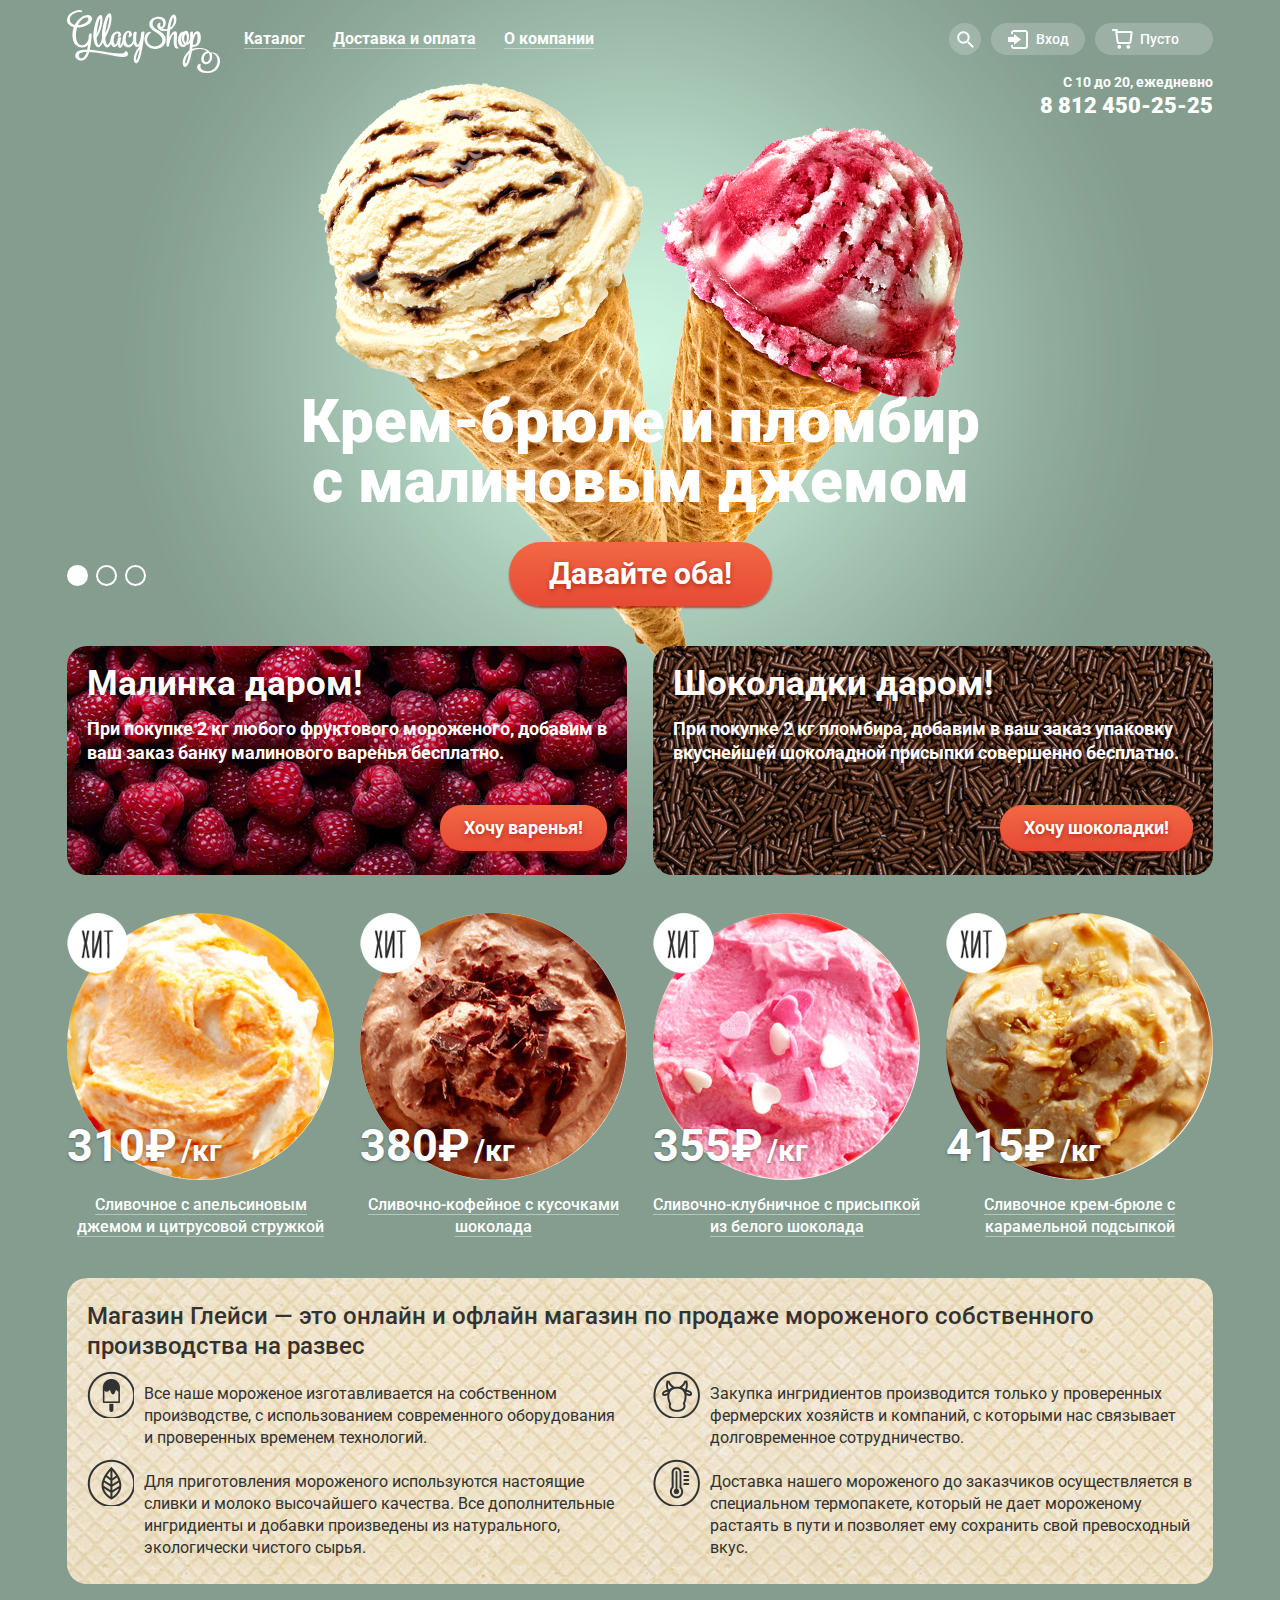
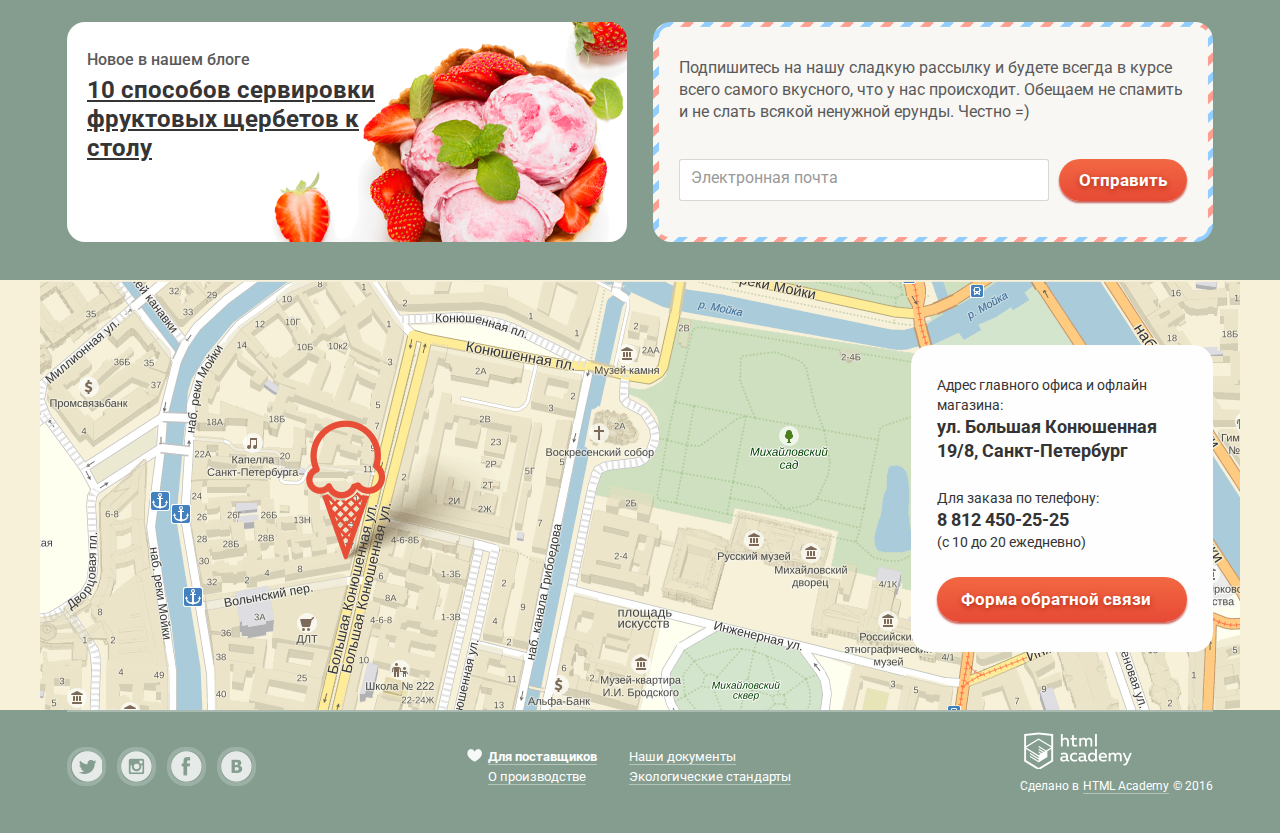
==== commit 50addfce: "Еще немножко редакции" ====
--- a/index.html
+++ b/index.html
@@ -21,7 +21,7 @@
             </div>  
             <nav class="main-navigation">
               <ul>
-                <li class="catalog">
+                <li class="catalog main-navigation-item">
                   <a  href="#"><span class="link-border">Каталог</span></a>
                   <ul class="submenu">
                     <li>
@@ -37,14 +37,14 @@
                       <a class="submenu-link" href="#">Фруктовый лед</a>
                     </li>
                     <li>
-                      <a class="submenu-link" href="#">Мелорин</a>
+                      <a class="submenu-link submenu-last-item" href="#">Мелорин</a>
                     </li>
                   </ul>
                 </li>
-                <li>
+                <li class="main-navigation-item">
                   <a href="#"><span class="link-border">Доставка и оплата</span></a>
                 </li>
-                <li>
+                <li class="main-navigation-item">
                   <a href="#"><span class="link-border">О компании</span></a>
                 </li>
                 </ul>
@@ -87,7 +87,7 @@
                 <div class="table">
                   <div class="tr">
                     <div class="th basket-item-delete"><input type="checkbox" name="orange-ice" checked><span class="basket-checkbox-indicator"></span></div>
-                    <div class="th basket-item-img"><img src="img/icon-orange.jpg" alt="пломбир с апельсиновым джемом" width="33px" height="33px"></div>
+                    <div class="th basket-item-img"><img src="img/icon-orange.jpg" alt="пломбир с апельсиновым джемом" width="33" height="33"></div>
                     <div class="th basket-item-name">Пломбир с апельсиновым джемом</div>
                     <div class="th basket-item-weight">1,5кг</div>
                     <div class="th basket-item-per-kg">x 200 руб.</div>
@@ -95,7 +95,7 @@
                   </div>
                   <div class="tr">
                     <div class="th basket-item-delete"><input type="checkbox" name="strawberry-ice" checked><span class="basket-checkbox-indicator"></span></div>
-                    <div class="th basket-item-img"><img src="img/icon-strawberry.jpg" alt="клубничный пломбир с присыпкой из белого шоколада" width="33px" height="33px"></div>
+                    <div class="th basket-item-img"><img src="img/icon-strawberry.jpg" alt="клубничный пломбир с присыпкой из белого шоколада" width="33" height="33"></div>
                     <div class="th basket-item-name">Клубничный пломбир присыпкой из белого шоколада</div>
                     <div class="th basket-item-weight">1,5кг</div>
                     <div class="th basket-item-per-kg">x 300 руб.</div>
--- a/css/style.css
+++ b/css/style.css
@@ -16,7 +16,7 @@
 }
 
  /*Главная*/
-body > input[type="radio"] {
+body > input[type="radio"]{
   display: none;
 }
  
@@ -86,18 +86,18 @@
   margin-left: 10px;
 }
 
-.main-navigation > ul > li{
+.main-navigation-item{
   display: inline-block; 
   vertical-align: top;
   padding-top: 13px;
   padding-bottom: 19px;
 }
 
-.main-navigation > ul > li:first-child{
+.main-navigation-item:first-child{
   position:relative;
 }
 
-.main-navigation a{
+.main-navigation-item > a{
   display:block;
   font-size: 16px;
   line-height: 20px;
@@ -107,13 +107,13 @@
   text-decoration: none;
 }
 
-.main-navigation a:hover{
+.main-navigation-item > a:hover{
   background:#f7f6f3;
   border-radius: 16px;
   color: #333333;
 }
 
-.main-navigation a:active{
+.main-navigation-item > a:active{
   background: #ededed;
   color:#333333;
   box-shadow:inset 0 2px 1px 0 #696969;
@@ -137,7 +137,7 @@
   padding: 0;
   margin: 0; 
   width:146px;
-  min-height: 173px;
+  min-height: 165px;
   background: #f8f7f4;
   border-radius: 8px;
   color: #333333;
@@ -148,11 +148,11 @@
   z-index: 30;
 }
 
-.main-navigation .submenu li{
+.submenu li{
   padding:0;
   margin:0;
 }
-.main-navigation .submenu-link{
+.submenu-link{
   display:block;
   color:#343434;
   font-size:14px;
@@ -162,13 +162,14 @@
   padding:5px 20px;
 }
 
-.main-navigation .submenu-link-new{
+.submenu-link-new{
   font-weight:700;
   position:relative;
   padding:8px 20px;
-}
-
-.main-navigation .submenu-link-new:after{
+  color:#343434;
+}
+
+.submenu-link-new:after{
   position:absolute;
   content:"";
   margin:0 8px;
@@ -180,12 +181,13 @@
 }
 
 
-.main-navigation .catalog:hover .submenu{
+.catalog:hover .submenu{
   display:block;
 }
 
 .submenu a:hover{
   background:#fbded7;
+  color:#343434;
   border-radius: 0;
 }
 
@@ -194,13 +196,13 @@
   border-radius: 0;
 }
 
-.submenu a:first-child:hover,
-.submenu a:first-child:active{
+.submenu .submenu-link-new:hover,
+.submenu .submenu-link-new:active{
   border-radius: 8px 8px 0 0;
 }
 
-.submenu a:last-child:hover,
-.submenu a:last-child:active{
+.submenu .submenu-last-item:hover,
+.submenu .submenu-last-item:active{
   border-radius: 0 0 8px 8px;
 }
 
@@ -246,7 +248,7 @@
   height: 32px;
   margin: 0 5px;
   margin-bottom: 20px;
-  background: #a2b8ac;
+  background: rgba(255, 255, 255, 0.2); 
   position:relative;
 }
 .search-btn:hover{
@@ -300,7 +302,9 @@
 
 .search input[type="search"]{
   display: block;
-  width: 242px;
+  box-sizing: content-box;
+  width: 216px;
+  height:24px;
   padding: 7px 12px;
   background: #ffffff;
   font-size: 16px;
@@ -313,13 +317,13 @@
 }
 
 .search input[type="search"]:hover{
-      border: 2px solid rgba(154, 154, 154, 0.52);
+  border: 2px solid rgba(154, 154, 154, 0.52);
 }
 
 
 .search input[type="search"]:focus{
 
-    border: 2px solid rgba(46, 136, 228, 0.52);
+  border: 2px solid rgba(46, 136, 228, 0.52);
 }
 
 
@@ -360,7 +364,7 @@
 }
 .user-block .user-btn{
   display:block;
-  background: #a2b8ac; 
+  background: rgba(255, 255, 255, 0.2); 
   border-radius: 16px;
   min-width: 34px;
   font-size:14px;
@@ -419,6 +423,7 @@
 .user-block input{
   display:block;
   width: 216px;
+  height:24px;
   margin-bottom: 10px;
   padding:7px 12px;
   background: #ffffff;
@@ -516,7 +521,7 @@
 
 .basket .basket-btn{
   display: block;
-  background: #a2b8ac; 
+  background: rgba(255, 255, 255, 0.2); 
   border-radius: 16px;
   width: 63px;
   padding:5px 0;
@@ -560,7 +565,7 @@
   height: 20px;
   background-position: -10px -10px;
   top: 6px;
-  left: 10px;
+  left: 17px;
 }
 
 .basket-empty{
@@ -729,7 +734,6 @@
 .slider{
   clear:both;
   min-height: 210px;
-  /*как лучше: сделать маленькую широту или добавить паддинги?*/
   margin-bottom: 40px;
   margin-top: 0;
   position: relative;
@@ -777,7 +781,6 @@
   bottom: 20px;
   left: 0;
   z-index: 20;
-/*зачем тут z-index?*/
   font-size: 0;
 }
 
@@ -1139,7 +1142,6 @@
 
 .email-delivery input:focus{
    border: 2px solid rgba(46, 136, 228, 0.52);
-  border:none;
 }
 
 
@@ -1242,7 +1244,7 @@
 .footer-social a{
   width: 31px;
   height: 31px;
-  border: 4px solid rgba(194, 206, 199, 0.8);
+  border: 4px solid rgba(255, 255, 255, 0.2);
   border-radius: 18px;
   background-image: url("../img/sprite.png");
   background-repeat: no-repeat;
@@ -1408,11 +1410,11 @@
   animation: bounce 0.6s;
 }
 
-.modal-error {
+.modal-error{
   animation: shake 0.6s;
 }
 
-.modal-content-close {
+.modal-content-close{
   position: absolute;
   top:14px;
   right: 14px;
@@ -1436,10 +1438,10 @@
   background-color: #000000;
   border-radius: 1px;
 }
-.modal-content-close::before {
+.modal-content-close::before{
   transform: rotate(45deg);
 }
-.modal-content-close::after {
+.modal-content-close::after{
   transform: rotate(-45deg);
 }
 
@@ -1547,13 +1549,6 @@
 .modal-content textarea:valid + .label-text-feedback{
   top: 177px;
 }
-
-
-
-
-
-
-
 .modal-content .btn-form-feedback{
   float:right;
   margin:0;
@@ -1582,14 +1577,6 @@
 
 
 
-
-
-
-
-
-
-
-
 /*Каталог*/
 
 .body-catalog{
@@ -1618,7 +1605,6 @@
   display:inline-block;
   vertical-align: top;
 }
-
 
 .container-up{
   min-height: 86px;
@@ -1639,7 +1625,7 @@
   font-size:0;
 }
 
-.breadcrumbs li {
+.breadcrumbs li{
   position:relative;
   display: inline;
   padding:0;
@@ -1688,8 +1674,6 @@
 .breadcrumbs-current{
   pointer-events: none;
 }
-
-
 .headline h1{
   margin:0;
   padding: 0;
@@ -1699,15 +1683,11 @@
   font-weight: 700;
 }
 
-
-
-
 .filter{
   min-height: 136px;
   margin-bottom: 26px;
   font-size: 0;
 }
-
 
 .filter-item{
   display: inline-block;
@@ -1737,10 +1717,6 @@
   padding:8px 15px;
 }
 
-.filter-up{
-  margin-bottom: 13px;
-}
-
 .filter-sorting{
   position:relative;
   padding-bottom: 13px;
@@ -1786,7 +1762,7 @@
   list-style:none;
   position:absolute;
   width:194px;
-  min-height:66px;
+  min-height:60px;
   background:#ffffff;
   color:#343434;
   display:none;
@@ -1853,26 +1829,26 @@
   margin-left: 4px;
 }
 
-.range-control {
+.range-control{
   position: relative;
   padding:8px 0;
 
   width:220;
 }
-.range-control .scale {
+.range-control .scale{
   height: 4px;
   background: rgba(201, 210, 203, 0.5);
   width:190px;
 }
 
-.range-control .bar {
+.range-control .bar{
   margin-left:39px;
   margin-right:61px;
   height: 4px;
   background: rgba(201, 210, 203, 1);
 }
 
-.range-control .toggle {
+.range-control .toggle{
   position: absolute;
   top: 0;
   left: 0;
@@ -1884,11 +1860,11 @@
   box-shadow: 0 2px 2px 0 rgba(0, 0, 0, 0.1);
 }
 
-.range-control .toggle-min {
+.range-control .toggle-min{
   left: 18px;
 }
 
-.range-control .toggle-max {
+.range-control .toggle-max{
   left: 116px;
 }
 
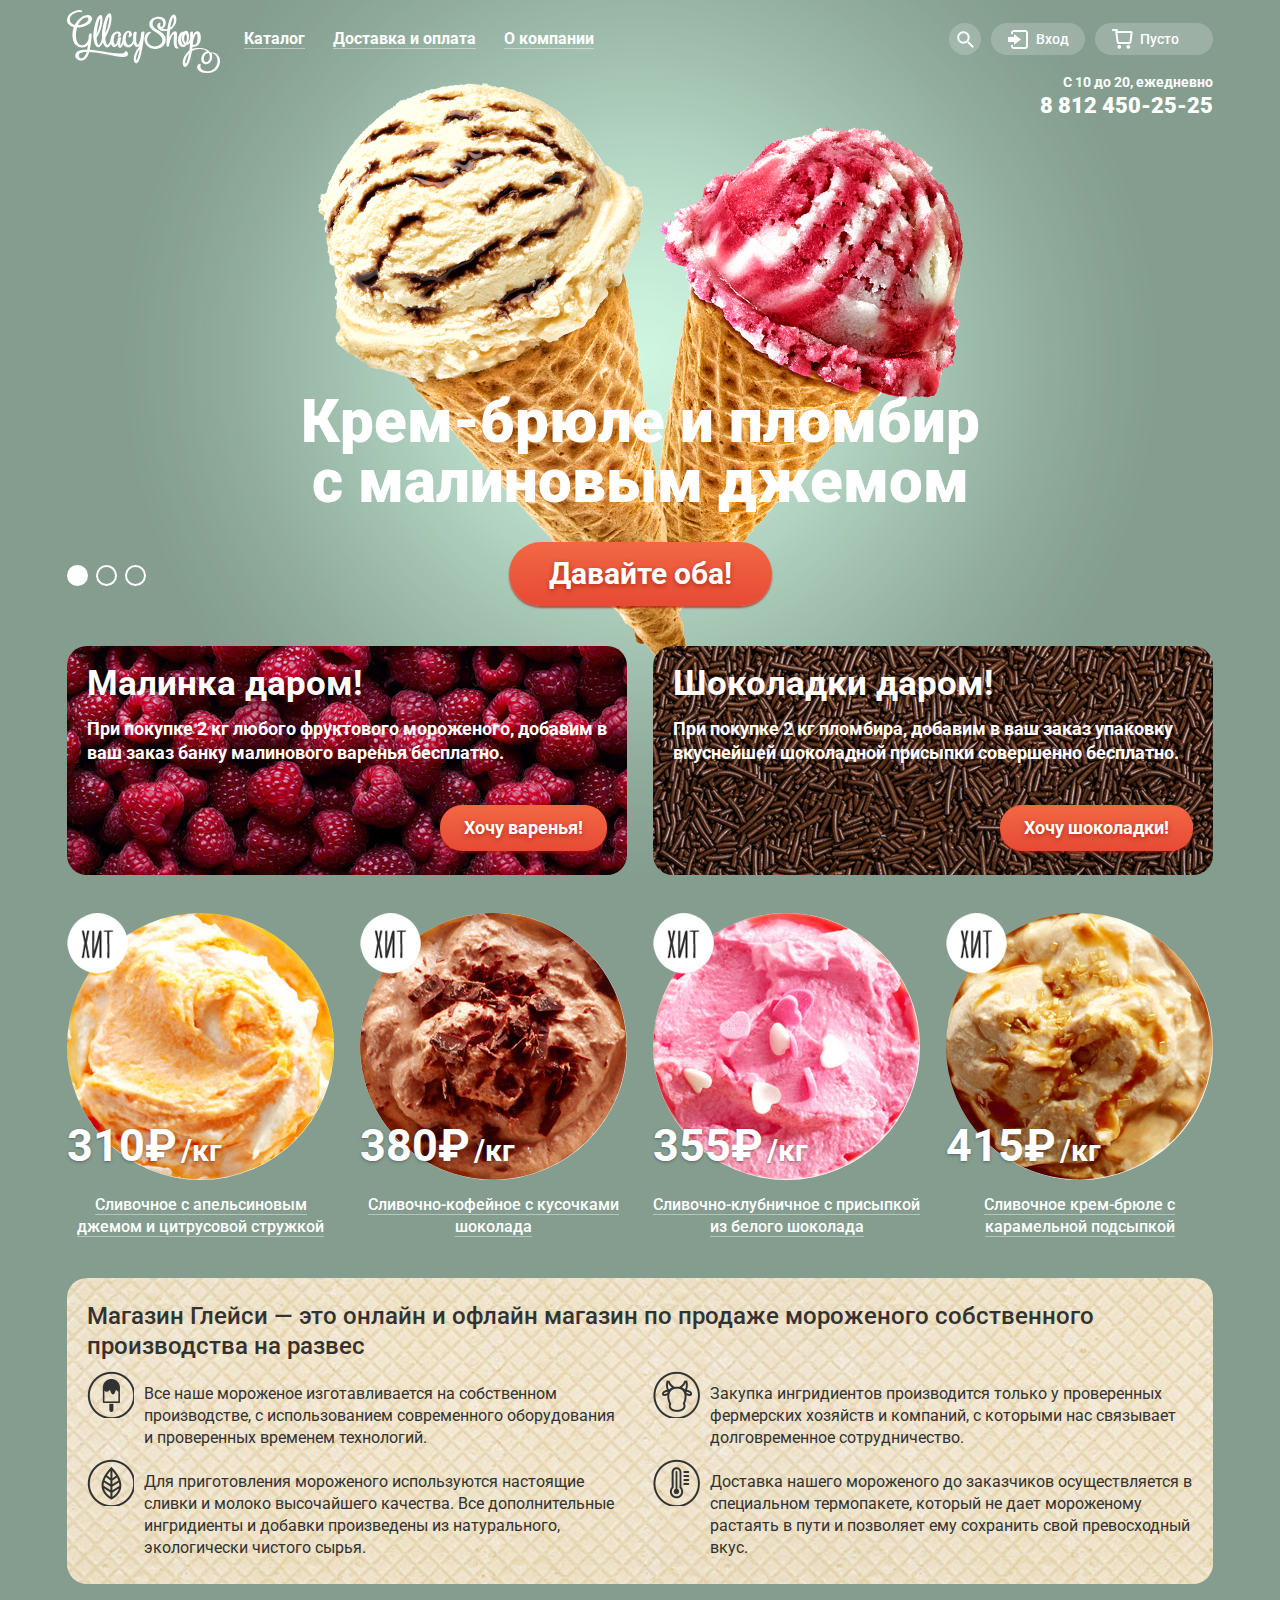
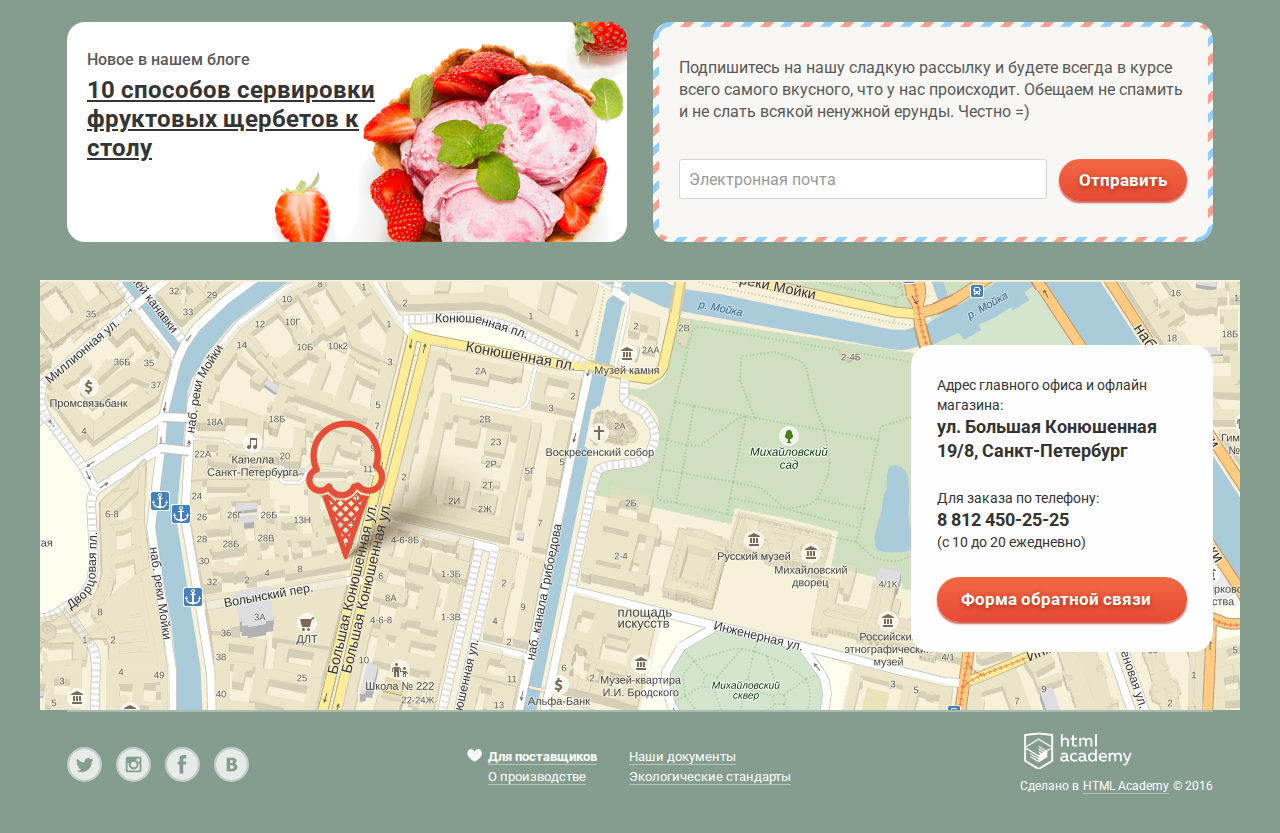
==== commit 30e7e26f: "еще одна редакция" ====
--- a/index.html
+++ b/index.html
@@ -5,7 +5,7 @@
     <title>GllacyShop - Главная</title>
     <link href="https://fonts.googleapis.com/css?family=Roboto:400,900,700,500&subset=latin,cyrillic" rel="stylesheet" type="text/css">
     <link href="css/normalize.min.css" rel="stylesheet">
-    <link href="css/style.css" rel="stylesheet">
+    <link href="css/style.min.css" rel="stylesheet">
   </head>
   <body>
     <input type="radio" id="btn-1" name="toggle" checked>
@@ -55,20 +55,24 @@
             <div class="search">
               <a class="search-btn" href="#"></a>
               <form action="#" method="get">
-                <input type="search" name="search" id="search" required>
-                <label for="search">Что ищем?</label>
+                <div class="input-wrapper">
+                  <input type="search" name="search" id="search" required>
+                  <label class="search-label" for="search" data-first="Что ищем?"></label>
+                </div>
               </form>
             </div>
             
             <div class="user-block">
               <a class="user-btn" href="#">Вход</a>
               <form action="#" method="post" class="clearfix">
-                
-                <input type="email" name="email-login" id="email" required>
-                <label class="label-email" for="email">Электронная почта</label>
-                
-                <input type="password" name="password" id="password" required autocomplete="on">
-                <label class="label-password" for="password">Пароль</label>
+                <div class="input-wrapper">
+                  <input type="email" name="email-login" id="email" required>
+                  <label class="label-email" for="email" data-first="Электронная почта"></label>
+                </div>
+                <div class="input-wrapper">
+                  <input type="password" name="password" id="password" required autocomplete="on">
+                  <label class="label-password" for="password" data-first="Пароль"></label>
+                </div>
                 <button class="btn btn-login" type="submit">Войти</button>
                 <div class="user-block-links">
                   <a class="user-block-link link-forgot">Забыли пароль?</a>
@@ -86,7 +90,7 @@
               <form action="#" method="post">
                 <div class="table">
                   <div class="tr">
-                    <div class="th basket-item-delete"><input type="checkbox" name="orange-ice" checked><span class="basket-checkbox-indicator"></span></div>
+                    <div class="th basket-item-delete"><span class="basket-checkbox-indicator"></span></div>
                     <div class="th basket-item-img"><img src="img/icon-orange.jpg" alt="пломбир с апельсиновым джемом" width="33" height="33"></div>
                     <div class="th basket-item-name">Пломбир с апельсиновым джемом</div>
                     <div class="th basket-item-weight">1,5кг</div>
@@ -94,7 +98,7 @@
                     <div class="th basket-item-price">300 руб.</div>
                   </div>
                   <div class="tr">
-                    <div class="th basket-item-delete"><input type="checkbox" name="strawberry-ice" checked><span class="basket-checkbox-indicator"></span></div>
+                    <div class="th basket-item-delete"><span class="basket-checkbox-indicator"></span></div>
                     <div class="th basket-item-img"><img src="img/icon-strawberry.jpg" alt="клубничный пломбир с присыпкой из белого шоколада" width="33" height="33"></div>
                     <div class="th basket-item-name">Клубничный пломбир присыпкой из белого шоколада</div>
                     <div class="th basket-item-weight">1,5кг</div>
@@ -102,14 +106,11 @@
                     <div class="th basket-item-price">450 руб.</div>
                  </div>
                 </div>
-                    <div class="basket-total-cost">Итого: 750 руб.</div>
-               
+                <div class="basket-total-cost">Итого: 750 руб.</div>
                 <button class="btn btn-basket-order" type="submit">Оформить заказ</button>
               </form>
             </div>
-            
           </div>  
-          
         </div>
       </header>
       
@@ -162,22 +163,21 @@
           </div>
         </div>
           
-          <div class="hit">    
+          <div class="hit"> 
             <article class="hit-orange ice">
               <img class="icecream" src="img/ice-orange.jpg" width="267" height="267" alt="Сливочное с апельсиновым джемом и цитрусовой стружкой">
               <div class="price">
-                <span class="amount">310₽</span>
+                <span class="amount">310&#8381;</span>
                 <span>/кг</span>
               </div>
               <a class="link-transparent-bg link-icecream" href="#"><span class="link-border">Сливочное с апельсиновым джемом и цитрусовой стружкой</span></a>
               <div class="hit-btn-bg"><a class="btn bth-quick-view" href="#">Быстрый просмотр</a></div>
             </article>
-              
             
             <article class="hit-coffee ice">
               <img class="icecream" src="img/ice-coffee.jpg" width="267" height="267" alt="Сливочно-кофейное с кусочками шоколада">
               <div class="price">
-                <span class="amount">380₽</span>
+                <span class="amount">380&#8381;</span>
                 <span>/кг</span>
               </div>
               <a class="link-transparent-bg link-icecream" href="#"><span class="link-border">Сливочно-кофейное с кусочками шоколада</span></a>
@@ -187,7 +187,7 @@
             <article class="hit-strawberry ice">
               <img class="icecream" src="img/ice-strawberry.jpg" width="267" height="267" alt="Сливочно-клубничное с присыпкой из белого шоколада">
               <div class="price">
-                <span class="amount">355₽</span>
+                <span class="amount">355&#8381;</span>
                 <span>/кг</span>
               </div>
               <a class="link-transparent-bg link-icecream" href="#"><span class="link-border">Сливочно-клубничное с присыпкой из белого шоколада</span></a>
@@ -197,7 +197,7 @@
             <article class="hit-сreme-brulee ice">
               <img class="icecream" src="img/ice-creme-brulee.jpg" width="267" height="267" alt="Сливочное крем-брюле с карамельной подсыпкой">
               <div class="price">
-                <span class="amount">415₽</span>
+                <span class="amount">415&#8381;</span>
                 <span>/кг</span>
               </div>
               <a class="link-transparent-bg link-icecream" href="#"><span class="link-border">Сливочное крем-брюле с карамельной подсыпкой</span></a>
@@ -234,17 +234,23 @@
             <section class="email-delivery">
               <p>Подпишитесь на нашу сладкую рассылку и будете всегда в курсе всего самого вкусного, что у нас происходит. Обещаем не спамить и не слать всякой ненужной ерунды. Честно =)</p>
               <form class="clearfix" action="#" method="post">
-              <input type="email" name="email" id="email-delivery" required>
-              <label for="email-delivery">Электронная почта</label>
-              <button class="btn btn-email-delivery" type="submit">Отправить</button>
+                <div class="input-wrapper">
+                  <input type="email" name="email" id="email-delivery" required>
+                  <label class="label-email-delivery" for="email-delivery" data-first="Электронная почта"></label>
+                </div>
+              <button class="btn btn-email-delivery" type="submit" >Отправить</button>
               </form>
             </section>
           </div>
         </div>
         
-        <section class="map" id="map-interactive">
-          <a href="#"></a>
-          <div class="container div-for-map">
+        <section class="map">
+          <div class="map-interactive" id="map-interactive"></div>
+          
+          <div class="map-bg">
+          </div> 
+            
+          <div class="div-for-address">
             <div class="map-address">
               <p>Адрес главного офиса и офлайн магазина:<br>
                 <b>ул. Большая Конюшенная 19/8, Санкт-Петербург</b></p>
@@ -261,10 +267,10 @@
           <footer class="main-footer  clearfix">
         <div class="footer-border container">
           <section class="footer-social">
-            <a class="social-btn social-btn-twit" href="#"></a>
-            <a class="social-btn social-btn-inst" href="#"></a>
-            <a class="social-btn social-btn-fb" href="#"></a>
-            <a class="social-btn social-btn-vk" href="#"></a>
+            <a class="social-btn social-btn-twit" href="#"><img src="img/tw.svg" width="31" height="31" alt="twitter"></a>
+            <a class="social-btn social-btn-inst" href="#"><img src="img/inst.svg" width="31" height="31" alt="instagram"></a>
+            <a class="social-btn social-btn-fb" href="#"><img src="img/fb.svg" width="31" height="31" alt="facebook"></a>
+            <a class="social-btn social-btn-vk" href="#"><img src="img/vk.svg" width="31" height="31" alt="vk"></a>
           </section>
           <section class="footer-documents">
             <div class="footer-documents-left">
@@ -287,12 +293,18 @@
           <button class="modal-content-close" type="button" title="Закрыть">Закрыть</button>
           <p>Мы обязательно вам ответим!</p>
           <form class="form-feedback clearfix" action="https://echo.htmlacademy.ru" method="post">
-            <input class="name" type="text" name="login" id="name" required>
-            <label class="label-name-feedback" for="name">Как вас зовут?</label>
-            <input class="e-mail" type="email"  name="e-mail" id="email-feedback" required>
-            <label class="label-email-feedback" for="email-feedback">Ваша почта для ответа?</label>
-            <textarea class="text-feedback" name="text-feddback" id="text-feedback" required></textarea>
-            <label class="label-text-feedback" for="text-feedback">Напишите что-нибудь...</label>
+            <div class="input-wrapper">
+              <input class="name" type="text" name="login" id="name" required>
+              <label class="label-name-feedback" for="name" data-first="Как вас зовут?"></label>
+            </div>
+            <div class="input-wrapper">
+              <input class="e-mail" type="email"  name="e-mail" id="email-feedback" required>
+              <label class="label-email-feedback" for="email-feedback" data-first="Ваша почта для ответа?"></label>
+            </div>
+            <div class="input-wrapper">
+              <textarea class="text-feedback" name="text-feddback" id="text-feedback" required></textarea>
+              <label class="label-text-feedback" for="text-feedback" data-first="Напишите что-нибудь..."></label>
+            </div>
             <button class="btn btn-form-feedback" type="submit">Отправить</button>
           </form>
         </div>
--- a/css/style.min.css
+++ b/css/style.min.css
@@ -0,0 +1 @@
+body{min-width:1200px;font-size:16px;line-height:1.2;color:#fff;font-weight:400;font-family:"Roboto","Arial",serif;margin:0 auto;background:#849d8f;padding:0}img{max-width:100%;height:auto}body>input[type=radio]{display:none}.clearfix::after{content:"";display:table;clear:both}.site-wrapper{min-width:940px;background:#849d8f url("../img/bg-big-ice1.png") no-repeat top center;color:#fff;transition:background-image .5s ease,background-color .5s ease}.site-wrapper::after,.site-wrapper::before{content:"";visibility:hidden;background-image:url("../img/bg-big-ice1.png")}.site-wrapper::after{background-image:url("../img/bg-big-ice3.png")}.container{width:1146px;margin:0 auto}.main-header{padding-top:10px}.main-header-left{float:left;width:770px;min-height:64px;font-size:0}.logolink-gllacy-index{pointer-events:none}.main-header-logo,.main-navigation,.main-navigation-item{display:inline-block;vertical-align:top}.main-navigation ul{list-style:none;padding:0;font-size:0;margin:0 0 0 10px}.main-navigation-item{padding-top:13px;padding-bottom:19px}.main-navigation-item:first-child{position:relative}.main-navigation-item>a{display:block;font-size:16px;line-height:20px;font-weight:700;padding:6px 14px;color:#fff;text-decoration:none}.main-navigation-item>a:hover{background:#f7f6f3;border-radius:16px;color:#333}.main-navigation-item>a:active{background:#ededed;color:#333;box-shadow:inset 0 2px 1px 0 #696969}.link-border{border-bottom:1px solid rgba(255,255,255,.4)}.main-navigation a:active .link-border,.main-navigation a:hover .link-border{border-bottom:0}.main-navigation .submenu{display:none;list-style:none;padding:0;margin:0;width:146px;min-height:165px;background:#f8f7f4;border-radius:8px;color:#333;box-shadow:0 20px 20px 0 rgba(0,0,0,.4);position:absolute;left:-8px;top:50px;z-index:30}.submenu li{padding:0;margin:0}.submenu-link{display:block;color:#343434;font-size:14px;line-height:24px;font-weight:400;text-decoration:none;padding:5px 20px}.submenu-link-new{font-weight:700;position:relative;padding:8px 20px;color:#343434}.submenu-link-new::after{position:absolute;content:"";margin:0 8px;height:1px;background:rgba(52,52,52,.2);right:8px;bottom:0;left:8px}.catalog:hover .submenu{display:block}.submenu a:hover{background:#fbded7;color:#343434;border-radius:0}.submenu a:active{background:#f6b5a5;border-radius:0}.submenu .submenu-link-new:active,.submenu .submenu-link-new:hover{border-radius:8px 8px 0 0}.submenu .submenu-last-item:active,.submenu .submenu-last-item:hover{border-radius:0 0 8px 8px}.main-header-right{float:right;width:367px;min-height:51px;font-size:0;padding-top:13px;text-align:right}.search{position:relative;width:140px}.btn,.search,.search .search-btn{display:inline-block;vertical-align:top}.btn{padding:14px 24px;color:#fff;font-size:18px;font-weight:700;line-height:1;text-shadow:0 2px 5px rgba(160,32,11,.76);background:#f26843;background:-moz-linear-gradient(top,#f26843 0%,#e74a35 100%);background:-webkit-linear-gradient(top,#f26843 0%,#e74a35 100%);background:linear-gradient(to bottom,#f26843 0%,#e74a35 100%);box-shadow:0 2px 2px rgba(172,16,0,.64);text-decoration:none;border:none;border-radius:22px}.search .search-btn{border-radius:16px;width:32px;height:32px;margin:0 5px 20px;background:rgba(255,255,255,.2);position:relative}.search-btn:hover{background:#fff}.search .search-btn::before{content:"";position:absolute;background-image:url("../img/sprite.png");background-repeat:no-repeat;width:17px;height:17px;background-position:-10px -682px;top:25%;left:25%}.search-btn:hover::before{content:"";position:absolute;background-image:url("../img/sprite.png");background-repeat:no-repeat;width:17px;height:17px;background-position:-10px -719px;top:25%;left:25%}.search form{display:none;width:312px;min-height:40px;background:#f8f7f4;color:#999;border-radius:6px;box-shadow:0 20px 20px 0 rgba(0,0,0,.4);position:absolute;right:3px;top:40px;padding:15px;z-index:31;text-align:left}.search:hover form{display:block}.input-wrapper{position:relative;display:inline-block;vertical-align:baseline;line-height:14px}.search-label{position:absolute;top:14px;left:10px;color:#9a9a9a;font-size:11px;font-weight:400;z-index:2;pointer-events:none;transition:transform 200ms ease;transform:translateY(-28px)}.search-label:before{content:attr(data-first);white-space:nowrap}.search input[type=search]{position:relative;box-sizing:content-box;width:286px;font-size:16px;line-height:24px;height:24px;padding:7px 12px;background:#fff;font-weight:700;white-space:nowrap;box-shadow:inset 0 0 0 1px #d3d3d2;border-radius:5px;color:#353535;outline:none;border:none}.search input[type=search]:hover{box-shadow:inset 0 0 0 2px rgba(154,154,154,.52)}.search input[type=search]:focus{box-shadow:inset 0 0 0 2px rgba(46,136,228,.52)}.search input[type=search]:invalid+label{color:#999;position:absolute;transform:translateY(0);font-size:14px;font-weight:400}.search input[type=search]:focus+label{transform:translateY(-28px);font-size:11px;font-weight:400;color:#5b9ddf}.user-block{display:inline-block;vertical-align:top;height:32px;margin:0 5px;padding-bottom:20px;position:relative}.user-block .user-btn{display:block;background:rgba(255,255,255,.2);border-radius:16px;min-width:34px;font-size:14px;font-weight:500;line-height:22px;color:#fff;text-decoration:none;padding:5px 16px 5px 44px}.user-block .user-btn:hover{background:#fff;color:#323232}.user-block::before{content:"";position:absolute;background-image:url("../img/sprite.png");background-repeat:no-repeat;width:20px;height:19px;background-position:-10px -547px;top:7px;left:17px}.user-block .user-btn:hover::before{content:"";position:absolute;background-image:url("../img/sprite.png");background-repeat:no-repeat;width:20px;height:19px;background-position:-10px -586px;top:8px;left:15px}.user-block form{display:none;width:244px;min-height:147px;padding:20px 14px 10px;background:#f8f7f4;color:#999;border-radius:6px;box-shadow:0 20px 20px 0 rgba(0,0,0,.4);position:absolute;right:0;top:40px;z-index:32}.label-email,.label-password{position:absolute;top:14px;left:10px;color:#9a9a9a;font-size:11px;font-weight:400;z-index:3;pointer-events:none;transition:transform 200ms ease;transform:translateY(-26px)}.label-email::before,.label-password::before{content:attr(data-first);white-space:nowrap}.user-block input{position:relative;width:216px;height:24px;margin-bottom:10px;padding:7px 12px;background:#fff;font-size:16px;line-height:24px;font-weight:700;color:#353535;white-space:nowrap;box-shadow:inset 0 0 0 1px #d3d3d2;box-sizing:content;outline:none;border:none;border-radius:5px}.user-block input:hover{box-shadow:inset 0 0 0 2px rgba(154,154,154,.52)}.user-block input:focus{box-shadow:inset 0 0 0 2px rgba(46,136,228,.52)}.user-block input:invalid+label{transform:translateY(0);font-size:16px;color:#999;font-weight:400}.user-block input:focus+label{transform:translateY(-26px);font-size:11px;font-weight:400;color:#5b9ddf}.user-block .btn-login{float:left;font-size:15px;line-height:25px;padding:5px 28px;margin-top:5px}.user-block-links{float:right;min-height:36px;width:120px;text-align:left;margin-top:5px}.user-block-link{font-size:13px;line-height:20px;font-weight:400;border-bottom:1px solid #9c9c9c;color:#333;text-decoration:none}.user-block-link:active,.user-block-link:hover{color:#ec593c;border-bottom:1px solid rgba(255,188,158,.3)}.user-block:hover form{display:block}.basket{display:inline-block;vertical-align:top;padding-bottom:20px}.basket .basket-btn{display:block;background:rgba(255,255,255,.2);border-radius:16px;width:63px;padding:5px 10px 5px 45px;margin:0 0 0 5px;font-size:14px;font-weight:500;line-height:22px;color:#fff;text-decoration:none;position:relative;text-align:left}.basket .link-basket-empty::before{content:"";position:absolute;background-image:url("../img/sprite.png");background-repeat:no-repeat;width:21px;height:20px;background-position:-10px -90px;top:6px;left:17px}.basket-btn:hover{background:#fff;color:#323232}.basket .link-basket-empty:hover::before{content:"";position:absolute;background-image:url("../img/sprite.png");background-repeat:no-repeat;width:21px;height:20px;background-position:-10px -10px;top:6px;left:17px}.basket-empty,.basket-full{display:inline-block;vertical-align:top}.basket-full{display:none;position:relative}.basket .link-basket-full{background:#f7f6f3;color:#313131}.basket .link-basket-full::before{content:"";position:absolute;background-image:url("../img/sprite.png");background-repeat:no-repeat;width:21px;height:20px;background-position:-10px -50px;top:6px;left:10px}.basket-full form{display:none;position:absolute;width:510px;min-height:220px;background:#f8f7f4;color:#333;font-weight:400;font-size:13px;font-family:"Roboto","Arial",sans-serif;line-height:20px;box-shadow:0 20px 20px 0 rgba(0,0,0,.4);padding:15px 15px 0;border-radius:5px;top:38px;right:0;z-index:33}.basket-full .table{display:table}.basket-full .tr{display:table-row}.basket-full .th{display:table-cell;padding:15px;text-align:left;min-height:20px;vertical-align:top}.basket-full .basket-item-delete{position:relative;padding-left:0}.basket-item-delete .basket-checkbox-indicator{display:inline-block;vertical-align:top;height:10px;width:10px;cursor:pointer}.basket-checkbox-indicator::after,.basket-checkbox-indicator::before{content:"";background:#666665;width:2px;height:14px;transform:rotate(-45deg);position:absolute;top:20px left:5px;border-radius:1px}.basket-checkbox-indicator::before{transform:rotate(45deg)}.basket-full .basket-item-img{padding:10px 0 0}.basket-item-img img{border-radius:17px}.basket-full .basket-item-name{width:220px}.basket-full .basket-item-weight{padding-right:4px}.basket-full .basket-item-per-kg{padding-left:0;color:#7f7f7f}.basket-full .basket-item-price{width:50px;padding-left:10px}.basket-full .basket-total-cost{text-align:right;font-size:15px;font-weight:700;border-top:2px solid #cacac7;padding:15px 10px}.basket-full .btn-basket-order{font-size:15px;line-height:24px;font-weight:700;padding:5px 20px}.basket-full:hover form{display:block}.contact-info{float:right;width:267px;min-height:40px;text-align:right}.contact-info-index{margin-bottom:270px}.contact-info b,.contact-info p{margin:0;padding:0;font-size:14px;line-height:14px;color:#fff;font-weight:700}.contact-info b{font-size:22px;line-height:1.5;font-weight:900}.slider{clear:both;min-height:210px;margin-bottom:40px;margin-top:0;position:relative;text-align:center}.slide{display:none}.slider .slide-headerline{width:680px;color:#fff;font-size:60px;line-height:60px;font-weight:900;margin:0 auto 30px}.btn:hover{background:-moz-linear-gradient(top,#f58669 0%,#ec6f5e 100%);background:-webkit-linear-gradient(top,#f58669 0%,#ec6f5e 100%);background:linear-gradient(to bottom,#f58669 0%,#ec6f5e 100%);box-shadow:0 2px 2px #ac1000}.btn:active{background:-moz-linear-gradient(top,#d84732 0%,#e1613e 100%);background:-webkit-linear-gradient(top,#d84732 0%,#e1613e 100%);background:linear-gradient(to bottom,#d84732 0%,#e1613e 100%);box-shadow:inset 0 2px 2px #ac1000}.slider .btn-givemetwo{padding:17px 40px;font-size:30px;line-height:30px;font-weight:700;border-radius:32px}.slider-controls{position:absolute;bottom:20px;left:0;z-index:20;font-size:0}.slider-controls label{display:inline-block;width:17px;height:17px;margin-right:8px;vertical-align:top;font-size:16px;border:2px solid #fff;border-radius:50%;background-color:transparent;cursor:pointer}#btn-1:checked~.site-wrapper #slide1,#btn-2:checked~.site-wrapper #slide2,#btn-3:checked~.site-wrapper #slide3{display:block}#btn-1:checked~.site-wrapper{background-color:#849d8f;background-image:url("../img/bg-big-ice1.png")}#btn-2:checked~.site-wrapper{background-color:#8996a6;background-image:url("../img/bg-big-ice2.png")}#btn-3:checked~.site-wrapper{background-color:#9d8b84;background-image:url("../img/bg-big-ice3.png")}#btn-1:checked~.site-wrapper label[for=btn-1],#btn-2:checked~.site-wrapper label[for=btn-2],#btn-3:checked~.site-wrapper label[for=btn-3]{background-color:#fff}.slaider-btn:hover{background:rgba(255,255,255,.4)}.free article{padding:20px;width:520px;min-height:189px;margin-bottom:28px}.free-raspberry{float:left;background:#cd3559 url("../img/bg-raspberry.png") no-repeat;border-radius:20px;color:#fff}.free-chocolate{float:right;background:#44281c url("../img/bg-choco.png") no-repeat;border-radius:20px;color:#fff}.free h2,.free p{font-size:35px;font-weight:700;line-height:35px;color:#fff;margin:0 0 16px}.free p{font-size:18px;line-height:24px;margin:16px 0}.free .btn{float:right;margin-top:24px}.hit{font-size:0;width:1166px;margin:0 auto 10px;position:relative}.hit article{display:inline-block;vertical-align:top;font-size:16px;width:267px;min-height:300px;margin-right:6px;margin-bottom:30px;padding-right:10px;padding-left:10px;padding-top:10px;position:relative;text-align:center}.hit article:nth-child(4n){margin-right:0}.hit article::before{content:"";position:absolute;background:url(../img/sprite.png) no-repeat;width:61px;height:61px;background-position:-10px -281px}.hit img{border-radius:100%;margin-bottom:10px}.hit .price{position:absolute;top:220px;text-shadow:0 1px 3px rgba(49,50,53,.5)}.hit .amount{margin:0;padding:0;font-size:45px;line-height:1;font-weight:700}.hit .amount+span{font-size:30px;line-height:1;font-weight:700}.hit .link-icecream{display:block;color:#fff;font-weight:500;line-height:22px;font-size:16px;text-align:center;text-decoration:none}.link-transparent-bg:active,.link-transparent-bg:hover{color:#ffbc9e}.link-transparent-bg:active .link-border,.link-transparent-bg:hover .link-border{border-bottom:1px solid rgba(255,188,158,.3)}.hit-btn-bg{position:absolute;width:287px;left:0;background:rgba(255,255,255,.3);box-shadow:0 20px 20px 0 rgba(0,0,0,.4);border-radius:0 0 5px 5px;display:none;z-index:50}.hit .bth-quick-view{margin-top:20px;margin-bottom:20px;padding-left:27px;padding-right:27px}.hit article:hover{background:rgba(255,255,255,.3);border-radius:5px 5px 0 0}.hit article:hover .hit-btn-bg{display:block}.hit .bth-quick-view,.hit article:hover .bth-quick-view{display:inline-block;vertical-align:top}.features{min-height:253px;margin-bottom:38px;padding:23px 20px 25px;background:#ebddbe url("../img/bg-waffle.jpg");color:#323232;border-radius:20px}.features-left,.features-right{float:left;width:540px;min-height:190px}.features-right{float:right}.features .features-item{padding-left:57px;position:relative}.features .features-left-down::before,.features .features-left-up::before{content:"";position:absolute;background-image:url(../img/sprite.png);background-repeat:no-repeat;width:47px;height:47px;left:0;top:10px}.features .features-left-up::before{background-position:-10px -362px}.features .features-left-down::before{background-position:-10px -480px}.features .features-right-down::before,.features .features-right-up::before{content:"";position:absolute;background-image:url(../img/sprite.png);background-repeat:no-repeat;width:47px;height:47px;left:0;top:10px}.features .features-right-up::before{background-position:-10px -130px}.features .features-right-down::before{background-position:-10px -806px}.features h3{font-size:24px;line-height:30px;font-weight:500;padding:0;margin:0}.features p{font-size:16px;line-height:22px;font-weight:400;padding:22px 0 0;margin:0}.glacy-online{margin-bottom:38px;min-height:220px}.blog,.email-delivery{min-height:166px;border-radius:18px;color:#5a5a5a}.blog{background:#fff url("../img/bg-strawberry.png") no-repeat;float:left;width:300px;padding:27px 240px 27px 20px}.blog a,.blog p,.email-delivery p{color:#5a5a5a;font-size:16px;font-weight:500;line-height:22px;padding:0;margin:0 0 5px}.blog a{color:#353535;font-size:24px;font-weight:700;line-height:1.2;margin:10px 0}.blog a:active,.blog a:hover{color:#ec593c}.blog a:active+.link-border,.blog a:hover+.link-border{border-bottom:1px solid rgba(255,188,158,.3)}.email-delivery{float:right;width:508px;padding:27px 26px;background:#f8f7f4 url("../img/bg-letter.png") no-repeat;position:relative}.email-delivery p{font-weight:400;margin:0 0 10px;padding:8px 0 0}.label-email-delivery{position:absolute;top:40px;left:10px;color:#9a9a9a;font-size:11px;font-weight:400;pointer-events:none;transition:transform 200ms ease;transform:translateY(-28px)}.label-email-delivery::before{content:attr(data-first);white-space:nowrap}.email-delivery input{position:relative;color:#353535;font-size:16px;font-weight:700;line-height:24px;padding:10px;margin-top:26px;width:348px;box-shadow:inset 0 0 0 1px rgba(178,178,178,.52);outline:none;border:none;height:20px;border-radius:3px}.email-delivery input:hover{box-shadow:inset 0 0 0 2px rgba(154,154,154,.52)}.email-delivery input:focus{box-shadow:inset 0 0 0 2px rgba(46,136,228,.52)}.email-delivery input:invalid+label{transform:translateY(0);font-size:16px;font-weight:400;color:#999}.email-delivery input:focus+label{transform:translateY(-28px);font-size:11px;font-weight:400;color:#5b9ddf}.email-delivery .btn-email-delivery{margin-top:26px;float:right;padding:11px 20px;font-size:17px;line-height:20px}.map,.map-interactive{position:relative;min-height:430px}.map-interactive{position:absolute;z-index:60;width:100%}.div-for-address,.map-bg{position:absolute;left:50%}.map-bg{min-height:430px;background:#f7f1d9 url("../img/map%20with%20marker.png") no-repeat center;color:#000;z-index:55;width:1200px;margin-left:-600px}.div-for-address{width:1146px;margin-left:-573px}.map-address{width:250px;min-height:246px;padding:30px 26px;background:#fefefe;color:#343434;border-radius:20px;margin-top:65px;position:absolute;z-index:2550;right:0;top:0}.map-address p{font-size:14px;font-weight:400;line-height:20px;margin:0 0 25px;padding:0}.map-address b{font-size:18px;font-weight:700;line-height:24px;margin-bottom:8px 0}.btn-feedback{font-size:17px;display:block;margin:0 auto}.main-footer{min-height:100px;padding-bottom:23px}.footer-social{float:left;width:267px;padding-top:35px;margin-right:26px}.footer-social .social-btn{width:31px;height:31px;border:2px solid #c2cec7;border-radius:18px;display:inline-block;vertical-align:top;margin-right:10px}.footer-social .social-btn:active{box-shadow:inset 0 2px 1px 0 #888}.footer-documents{float:left;width:560px;padding-top:35px}.footer-documents-left{float:left;min-width:107px;padding-left:128px;padding-right:32px;position:relative}.footer-documents-left::after{content:"";position:absolute;background-image:url("../img/sprite.png");background-repeat:no-repeat;width:15px;height:13px;background-position:-10px -248px;top:2px;left:107px}.footer-documents-right{float:left;min-width:200px}.footer-documents a{display:block;font-size:13px;line-height:1.5;color:#fff;font-weight:400;text-decoration:none}.footer-documents .link-for-providers{font-weight:700}.footer-copyright{float:right;width:267px;padding-top:20px}.footer-copyright .logo-htmlacademy{display:block;margin-left:78px;margin-bottom:8px;width:108px;height:37px;background-image:url("../img/sprite.png");background-repeat:no-repeat;background-position:-10px -625px}.footer-copyright .made-in{display:block;font-size:12px;line-height:1.5;color:#fff;font-weight:400;margin:0;padding:0;text-align:right}.footer-copyright .link-htmlacademy{display:inline-block;vertical-align:top;padding:0 4px;font-size:12px;line-height:1.5;color:#fff;font-weight:400;text-decoration:none}.footer-copyright .link-htmlacademy:active,.footer-copyright .link-htmlacademy:hover{color:#ffbc9e}.footer-copyright .link-htmlacademy:active .link-border,.footer-copyright .link-htmlacademy:hover .link-border{border-bottom:1px solid rgba(255,188,158,.3)}@keyframes bounce{0%{transform:translateY(-2000px)}70%{transform:translateY(30px)}90%{transform:translateY(-10px)}to{transform:translateY(0)}}@keyframes shake{0%,to{transform:translateX(0)}10%,30%,50%,70%,90%{transform:translateX(-10px)}20%,40%,60%,80%{transform:translateX(10px)}}.modal-content{position:fixed;top:338px;left:50%;margin-left:-240px;width:428px;min-height:397px;padding:15px 25px 25px;color:#343434;background:#f8f7f4;border-radius:10px;z-index:3010;display:none}.modal-content-show{display:block;animation:bounce .6s}.modal-error{animation:shake .6s}.modal-content-close{position:absolute;top:14px;right:14px;width:16px;min-height:16px;font-size:0;background-color:transparent;border:0;outline:0;cursor:pointer}.modal-content-close::after,.modal-content-close::before{content:"";position:absolute;top:7px;left:-3px;width:22px;height:2px;background-color:#000;border-radius:1px}.modal-content-close::before{transform:rotate(45deg)}.modal-content-close::after{transform:rotate(-45deg)}.modal-content p{font-size:24px;font-weight:500;line-height:30px;color:#343434;padding:0;margin:0 0 20px}.modal-content form{margin:0}.label-email-feedback,.label-name-feedback,.label-text-feedback{position:absolute;top:14px;left:10px;color:#9a9a9a;font-size:11px;font-weight:400;z-index:3;pointer-events:none;transition:transform 200ms ease;transform:translateY(-28px)}.label-email-feedback::before,.label-name-feedback::before,.label-text-feedback::before{content:attr(data-first);white-space:nowrap}.modal-content input,.modal-content textarea{position:relative;padding:9px 15px;font-size:16px;font-weight:700;line-height:24px;color:#353535;border-radius:5px;box-shadow:inset 0 0 0 1px #b2b2b2;outline:none;border:none}.modal-content input{display:block;margin:0 0 20px;width:236px}.modal-content textarea{margin:0 0 25px;width:398px;height:134px;resize:none}.modal-content input:focus,.modal-content textarea:focus{box-shadow:inset 0 0 0 2px rgba(46,136,228,.52)}.modal-content input:hover,.modal-content textarea:hover{box-shadow:inset 0 0 0 2px rgba(154,154,154,.52)}.modal-content input:invalid+label,.modal-content textarea:invalid+label{transform:translateY(0);font-size:16px;font-weight:400;color:#656565}.modal-content input:focus+label,.modal-content textarea:focus+label{transform:translateY(-28px);font-size:11px;font-weight:400;color:#5b9ddf}.modal-content .btn-form-feedback{float:right;margin:0}.modal-overlay{position:fixed;top:0;left:0;z-index:3000;width:100%;height:100%;background:rgba(0,0,0,.3);display:none}.modal-overlay-show{display:block}.body-catalog{background:#849d8f url("../img/bg-light-catalog.png.png") repeat-x;color:#fff}.main-navigation-current{background:#ca755e;border-radius:16px;color:#fff}.main-navigation-current .link-border{border:none}.submenu-link-current{color:#fff;background:#d07058;border-radius:0;pointer-events:none}.basket-empty-catalog{display:none}.basket-full-catalog{display:inline-block;vertical-align:top}.container-up{min-height:86px;margin-bottom:22px}.headline{float:left;width:560px;min-height:60px}.breadcrumbs{margin:16px 0 0;padding:0;list-style:none;font-size:0}.breadcrumbs li{position:relative;display:inline;margin:0;padding:0 20px 0 0}.breadcrumbs li::after{content:"»";position:absolute;top:8px;right:6px;color:#fff;font-size:14px;font-weight:400;font-family:"Roboto","Arial",serif}.breadcrumbs .current-li::after{display:none}.breadcrumbs a{display:inline-block;vertical-align:top;color:#fff;font-size:14px;line-height:22px;text-decoration:none;padding:6px 0 3px}.breadcrumbs-current .link-border{border:none}.breadcrumbs a:active,.breadcrumbs a:hover{color:#ffbc9e}.breadcrumbs a:active .link-border,.breadcrumbs a:hover .link-border{border-bottom:1px solid rgba(255,188,158,.3)}.breadcrumbs-current{pointer-events:none}.headline h1{margin:0;padding:0;font-size:35px;line-height:1;color:#fff;font-weight:700}.filter{min-height:136px;margin-bottom:26px;font-size:0}.filter-item{display:inline-block;vertical-align:top;margin-right:16px}.filter-title{font-size:14px;font-weight:500;line-height:20px;color:#fff;padding:0 3px 0 15px;margin-bottom:3px}.filter-input{font-size:16px;font-weight:500;line-height:22px;color:#fff;background:rgba(255,255,255,.2);border-radius:20px;min-height:22px;padding:7px 15px}.filter-sorting{position:relative;padding-bottom:13px}.filter-sorting .sorting{padding-right:50px;cursor:pointer;position:relative}.filter-sorting .sorting::before{content:"";background:url("../img/sprite.png") no-repeat;width:8px;height:5px;background-position:-10px -781px;position:absolute;top:16px;right:16px}.filter-sorting .sorting:hover,.filter-sorting:hover .sorting{background:#fff;color:#343434}.filter-sorting .sorting:hover::before,.filter-sorting:hover .sorting::before{content:"";background:url("../img/sprite.png") no-repeat;width:8px;height:5px;background-position:-10px -756px;position:absolute;top:16px;right:16px}.filter-sorting ul{padding:0;margin:0;list-style:none;position:absolute;width:194px;min-height:60px;background:#fff;color:#343434;display:none;z-index:55;top:63px}.filter-sorting li{list-style:none}.sorting-submenu a{text-decoration:none;padding:0 20px;margin:0;color:#343434;font-size:14px;line-height:22px;font-weight:400;cursor:pointer;display:block;font-family:"Roboto","Arial",sans-serif}.filter-sorting:hover ul{display:block}.sorting-submenu a:hover{color:#fff;background:#1e90ff}.filter-title-price,.price-control{display:inline-block;vertical-align:top}.price-control-input{background:0 0;border:none;font-size:14px;font-weight:500;line-height:20px;color:#fff;width:55px;cursor:pointer}.price-control-mininput{margin-right:3px}.price-control span{border:none;font-size:14px;font-weight:500;line-height:20px;color:#fff}.price-control-maxinput{width:80px;margin-left:4px}.range-control{position:relative;padding:8px 0;width:220}.range-control .scale{height:4px;background:rgba(201,210,203,.5);width:190px}.range-control .bar{margin-left:39px;margin-right:61px;height:4px;background:#c9d2cb}.range-control .toggle{position:absolute;top:0;left:0;width:20px;height:20px;cursor:pointer;border-radius:50%;background:#f8f7f4;box-shadow:0 2px 2px 0 rgba(0,0,0,.1)}.range-control .toggle-min{left:18px}.range-control .toggle-max{left:116px}.filter-fattiness label{margin-left:50px;position:relative;cursor:pointer}.filter-fattiness label:first-child{margin-left:30px}.filter-fattiness input[type=radio]{display:none}.filter-fattiness input[type=radio]+.radio-indicator{position:absolute;border:1px solid #e1e7e4;border-radius:100%;width:20px;height:20px;left:-30px}.filter-fattiness input[type=radio]:checked+.radio-indicator::before{content:"";position:absolute;top:4px;left:4px;width:12px;height:12px;background-color:#e1e7e4;border-radius:100%}.filter-fattiness input[type=radio]+.radio-indicator:hover{border:2px solid #fff}.filter-fattiness input[type=radio]:checked+.radio-indicator:hover::before{background-color:#fff}.filter-additive label{margin-left:50px;position:relative;cursor:pointer}.filter-additive label:first-child{margin-left:45px}.filter-additive input[type=checkbox]{display:none}.filter-additive input[type=checkbox]+.checkbox-indicator{position:absolute;border:1px solid #e1e7e4;border-radius:4px;width:20px;height:20px;left:-25px}.filter-additive input[type=checkbox]+.checkbox-indicator:hover{border:2px solid #fff}.filter-additive input[type=checkbox]:checked+.checkbox-indicator::before{content:"";position:absolute;top:10px;left:3px;width:7px;height:3px;background-color:#e1e7e4;transform:rotate(45deg)}.filter-additive input[type=checkbox]:checked+.checkbox-indicator:hover::before{background-color:#fff}.filter-additive input[type=checkbox]:checked+.checkbox-indicator::after{content:"";position:absolute;top:9px;left:6px;width:12px;height:3px;background-color:#e1e7e4;transform:rotate(-45deg)}.filter-additive input[type=checkbox]:checked+.checkbox-indicator:hover::after{background-color:#fff}.btn-filter{vertical-align:bottom;padding:6px 30px;border:2px solid #fff;min-height:16px}.btn-filter:hover{background:#fafbfb;color:#363636}.btn-filter:active{background:#ededed;color:#363636;box-shadow:inset 0 2px 1px 0 #696969;border:2px solid #ededed}.container-catalog{font-size:0;width:1166px;margin:0 auto}.container-catalog article{display:inline-block;vertical-align:top;min-height:300px;width:267px;margin-right:6px;margin-bottom:30px;font-size:16px;position:relative;padding-top:10px;padding-left:10px;padding-right:10px;text-align:center}.container-catalog article:nth-child(4n){margin-right:0}.container-catalog img{border-radius:100%;margin-bottom:10px}.container-catalog .price{position:absolute;top:220px;text-shadow:0 1px 3px rgba(49,50,53,.5)}.container-catalog .amount{margin:0;padding:0;font-size:45px;line-height:1;font-weight:700}.container-catalog .amount+span{font-size:30px;line-height:1;font-weight:700}.container-catalog .link-icecream{display:block;color:#fff;font-weight:500;line-height:22px;font-size:16px;text-align:center;text-decoration:none;width:256px;margin:0 auto}.container-catalog .link-icecream:active,.container-catalog .link-icecream:hover{color:#ffbc9e}.container-catalog .link-icecream:active .link-border,.container-catalog .link-icecream:hover .link-border{border-bottom:1px solid rgba(255,188,158,.3)}.container-catalog .bth-quick-view{display:none;margin-top:20px;margin-bottom:20px;padding-left:27px;padding-right:27px;z-index:51}.container-catalog article:hover{background:rgba(255,255,255,.3);border-radius:5px}.container-catalog article:hover .hit-btn-bg{display:block}.container-catalog article:hover .bth-quick-view,.pages .page-link,.pages li{display:inline-block;vertical-align:top}.pages{float:right;min-height:32px;margin:45px 0 35px;padding:0;font-size:0;list-style:none;color:#fff}.pages .page-link,.pages li{font-size:16px;line-height:24px}.pages li{padding:0;margin:0}.pages .page-link{min-width:26px;min-height:24px;padding-top:2px;margin:0 2px;font-weight:500;text-align:center;color:#fff;text-decoration:none;border-radius:100%}.pages .page-link-numbers:hover{background:#9db1a5;color:#fff}.pages .page-link-numbers:active{background:#fff;color:#353535}.pages .page-next{min-width:16px;margin:0}.pages .page-previous{min-width:16px;margin:0 6px 0 0;color:#fff}.pages .page-next{margin-left:6px;color:#fff}.pages .disabled{color:rgba(255,255,255,.2);pointer-events:none}.pages .current{background:#fff;color:#353535;pointer-events:none}.footer-border{border-top:2px solid rgba(255,255,255,.3)}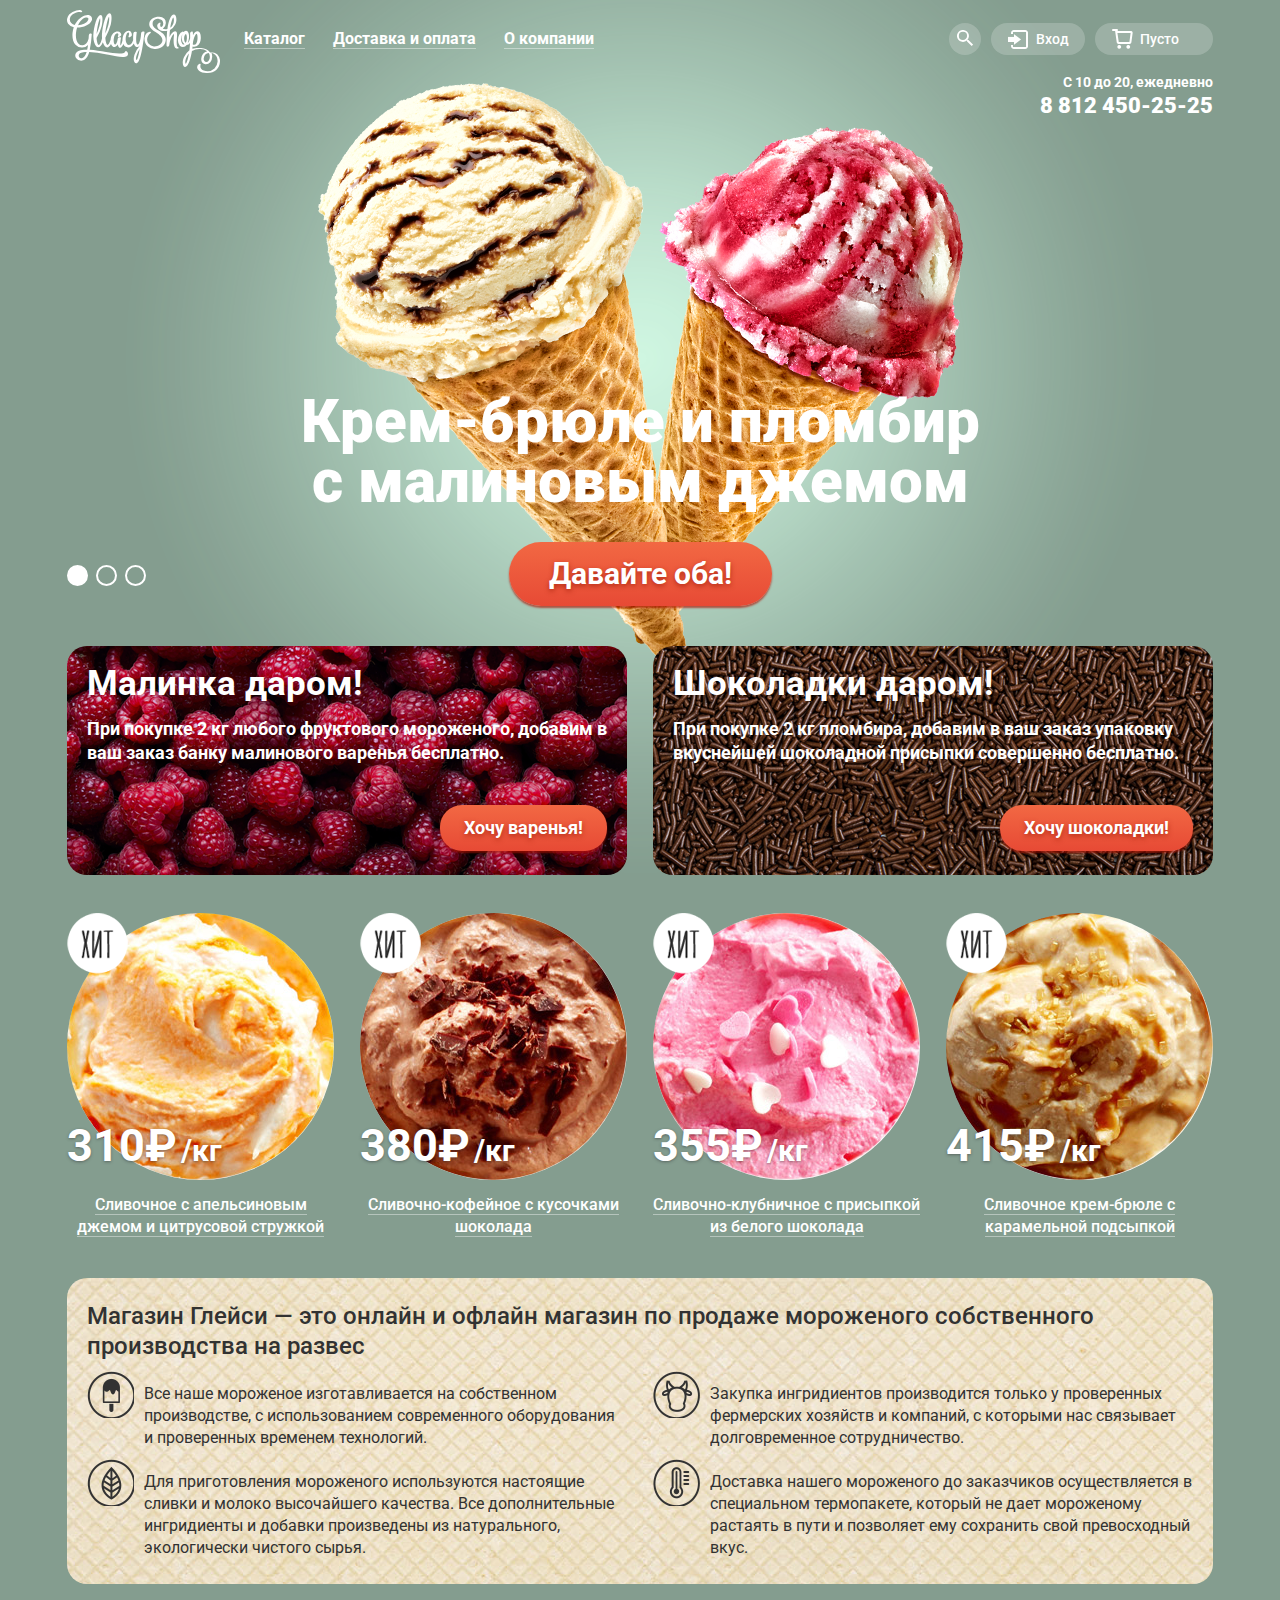
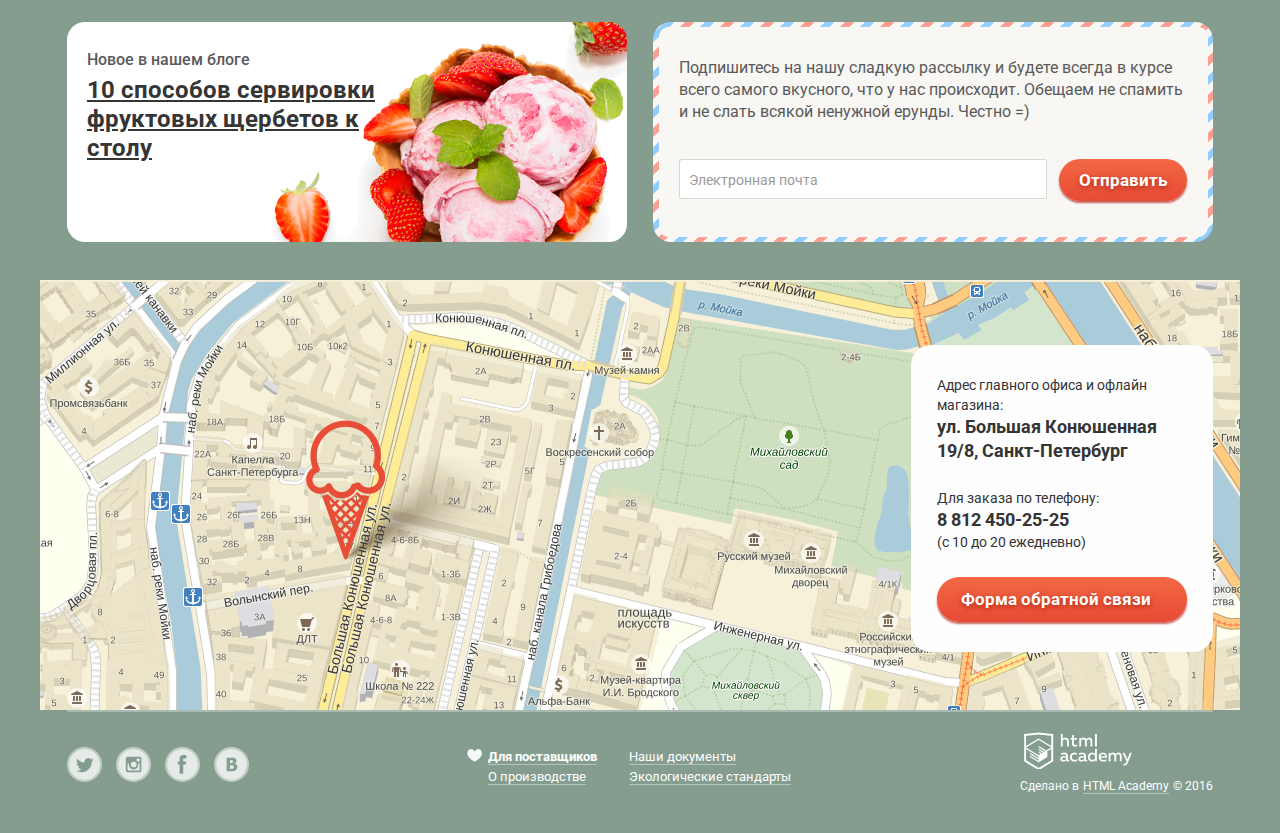
==== commit 7687e6eb: "Финальный вариант" ====
--- a/index.html
+++ b/index.html
@@ -53,7 +53,7 @@
           
           <div class="main-header-right">      
             <div class="search">
-              <a class="search-btn" href="#"></a>
+              <a class="search-btn" href="#"><img class="icon-loupe" src="img/loupe-white.svg" width="16" height="16" alt="Поиск"><img class="icon-loupe-hover" src="img/loupe-black.svg" width="16" height="16" alt="Поиск"></a>
               <form action="#" method="get">
                 <div class="input-wrapper">
                   <input type="search" name="search" id="search" required>
--- a/css/style.min.css
+++ b/css/style.min.css
@@ -1 +1 @@
-body{min-width:1200px;font-size:16px;line-height:1.2;color:#fff;font-weight:400;font-family:"Roboto","Arial",serif;margin:0 auto;background:#849d8f;padding:0}img{max-width:100%;height:auto}body>input[type=radio]{display:none}.clearfix::after{content:"";display:table;clear:both}.site-wrapper{min-width:940px;background:#849d8f url("../img/bg-big-ice1.png") no-repeat top center;color:#fff;transition:background-image .5s ease,background-color .5s ease}.site-wrapper::after,.site-wrapper::before{content:"";visibility:hidden;background-image:url("../img/bg-big-ice1.png")}.site-wrapper::after{background-image:url("../img/bg-big-ice3.png")}.container{width:1146px;margin:0 auto}.main-header{padding-top:10px}.main-header-left{float:left;width:770px;min-height:64px;font-size:0}.logolink-gllacy-index{pointer-events:none}.main-header-logo,.main-navigation,.main-navigation-item{display:inline-block;vertical-align:top}.main-navigation ul{list-style:none;padding:0;font-size:0;margin:0 0 0 10px}.main-navigation-item{padding-top:13px;padding-bottom:19px}.main-navigation-item:first-child{position:relative}.main-navigation-item>a{display:block;font-size:16px;line-height:20px;font-weight:700;padding:6px 14px;color:#fff;text-decoration:none}.main-navigation-item>a:hover{background:#f7f6f3;border-radius:16px;color:#333}.main-navigation-item>a:active{background:#ededed;color:#333;box-shadow:inset 0 2px 1px 0 #696969}.link-border{border-bottom:1px solid rgba(255,255,255,.4)}.main-navigation a:active .link-border,.main-navigation a:hover .link-border{border-bottom:0}.main-navigation .submenu{display:none;list-style:none;padding:0;margin:0;width:146px;min-height:165px;background:#f8f7f4;border-radius:8px;color:#333;box-shadow:0 20px 20px 0 rgba(0,0,0,.4);position:absolute;left:-8px;top:50px;z-index:30}.submenu li{padding:0;margin:0}.submenu-link{display:block;color:#343434;font-size:14px;line-height:24px;font-weight:400;text-decoration:none;padding:5px 20px}.submenu-link-new{font-weight:700;position:relative;padding:8px 20px;color:#343434}.submenu-link-new::after{position:absolute;content:"";margin:0 8px;height:1px;background:rgba(52,52,52,.2);right:8px;bottom:0;left:8px}.catalog:hover .submenu{display:block}.submenu a:hover{background:#fbded7;color:#343434;border-radius:0}.submenu a:active{background:#f6b5a5;border-radius:0}.submenu .submenu-link-new:active,.submenu .submenu-link-new:hover{border-radius:8px 8px 0 0}.submenu .submenu-last-item:active,.submenu .submenu-last-item:hover{border-radius:0 0 8px 8px}.main-header-right{float:right;width:367px;min-height:51px;font-size:0;padding-top:13px;text-align:right}.search{position:relative;width:140px}.btn,.search,.search .search-btn{display:inline-block;vertical-align:top}.btn{padding:14px 24px;color:#fff;font-size:18px;font-weight:700;line-height:1;text-shadow:0 2px 5px rgba(160,32,11,.76);background:#f26843;background:-moz-linear-gradient(top,#f26843 0%,#e74a35 100%);background:-webkit-linear-gradient(top,#f26843 0%,#e74a35 100%);background:linear-gradient(to bottom,#f26843 0%,#e74a35 100%);box-shadow:0 2px 2px rgba(172,16,0,.64);text-decoration:none;border:none;border-radius:22px}.search .search-btn{border-radius:16px;width:32px;height:32px;margin:0 5px 20px;background:rgba(255,255,255,.2);position:relative}.search-btn:hover{background:#fff}.search .search-btn::before{content:"";position:absolute;background-image:url("../img/sprite.png");background-repeat:no-repeat;width:17px;height:17px;background-position:-10px -682px;top:25%;left:25%}.search-btn:hover::before{content:"";position:absolute;background-image:url("../img/sprite.png");background-repeat:no-repeat;width:17px;height:17px;background-position:-10px -719px;top:25%;left:25%}.search form{display:none;width:312px;min-height:40px;background:#f8f7f4;color:#999;border-radius:6px;box-shadow:0 20px 20px 0 rgba(0,0,0,.4);position:absolute;right:3px;top:40px;padding:15px;z-index:31;text-align:left}.search:hover form{display:block}.input-wrapper{position:relative;display:inline-block;vertical-align:baseline;line-height:14px}.search-label{position:absolute;top:14px;left:10px;color:#9a9a9a;font-size:11px;font-weight:400;z-index:2;pointer-events:none;transition:transform 200ms ease;transform:translateY(-28px)}.search-label:before{content:attr(data-first);white-space:nowrap}.search input[type=search]{position:relative;box-sizing:content-box;width:286px;font-size:16px;line-height:24px;height:24px;padding:7px 12px;background:#fff;font-weight:700;white-space:nowrap;box-shadow:inset 0 0 0 1px #d3d3d2;border-radius:5px;color:#353535;outline:none;border:none}.search input[type=search]:hover{box-shadow:inset 0 0 0 2px rgba(154,154,154,.52)}.search input[type=search]:focus{box-shadow:inset 0 0 0 2px rgba(46,136,228,.52)}.search input[type=search]:invalid+label{color:#999;position:absolute;transform:translateY(0);font-size:14px;font-weight:400}.search input[type=search]:focus+label{transform:translateY(-28px);font-size:11px;font-weight:400;color:#5b9ddf}.user-block{display:inline-block;vertical-align:top;height:32px;margin:0 5px;padding-bottom:20px;position:relative}.user-block .user-btn{display:block;background:rgba(255,255,255,.2);border-radius:16px;min-width:34px;font-size:14px;font-weight:500;line-height:22px;color:#fff;text-decoration:none;padding:5px 16px 5px 44px}.user-block .user-btn:hover{background:#fff;color:#323232}.user-block::before{content:"";position:absolute;background-image:url("../img/sprite.png");background-repeat:no-repeat;width:20px;height:19px;background-position:-10px -547px;top:7px;left:17px}.user-block .user-btn:hover::before{content:"";position:absolute;background-image:url("../img/sprite.png");background-repeat:no-repeat;width:20px;height:19px;background-position:-10px -586px;top:8px;left:15px}.user-block form{display:none;width:244px;min-height:147px;padding:20px 14px 10px;background:#f8f7f4;color:#999;border-radius:6px;box-shadow:0 20px 20px 0 rgba(0,0,0,.4);position:absolute;right:0;top:40px;z-index:32}.label-email,.label-password{position:absolute;top:14px;left:10px;color:#9a9a9a;font-size:11px;font-weight:400;z-index:3;pointer-events:none;transition:transform 200ms ease;transform:translateY(-26px)}.label-email::before,.label-password::before{content:attr(data-first);white-space:nowrap}.user-block input{position:relative;width:216px;height:24px;margin-bottom:10px;padding:7px 12px;background:#fff;font-size:16px;line-height:24px;font-weight:700;color:#353535;white-space:nowrap;box-shadow:inset 0 0 0 1px #d3d3d2;box-sizing:content;outline:none;border:none;border-radius:5px}.user-block input:hover{box-shadow:inset 0 0 0 2px rgba(154,154,154,.52)}.user-block input:focus{box-shadow:inset 0 0 0 2px rgba(46,136,228,.52)}.user-block input:invalid+label{transform:translateY(0);font-size:16px;color:#999;font-weight:400}.user-block input:focus+label{transform:translateY(-26px);font-size:11px;font-weight:400;color:#5b9ddf}.user-block .btn-login{float:left;font-size:15px;line-height:25px;padding:5px 28px;margin-top:5px}.user-block-links{float:right;min-height:36px;width:120px;text-align:left;margin-top:5px}.user-block-link{font-size:13px;line-height:20px;font-weight:400;border-bottom:1px solid #9c9c9c;color:#333;text-decoration:none}.user-block-link:active,.user-block-link:hover{color:#ec593c;border-bottom:1px solid rgba(255,188,158,.3)}.user-block:hover form{display:block}.basket{display:inline-block;vertical-align:top;padding-bottom:20px}.basket .basket-btn{display:block;background:rgba(255,255,255,.2);border-radius:16px;width:63px;padding:5px 10px 5px 45px;margin:0 0 0 5px;font-size:14px;font-weight:500;line-height:22px;color:#fff;text-decoration:none;position:relative;text-align:left}.basket .link-basket-empty::before{content:"";position:absolute;background-image:url("../img/sprite.png");background-repeat:no-repeat;width:21px;height:20px;background-position:-10px -90px;top:6px;left:17px}.basket-btn:hover{background:#fff;color:#323232}.basket .link-basket-empty:hover::before{content:"";position:absolute;background-image:url("../img/sprite.png");background-repeat:no-repeat;width:21px;height:20px;background-position:-10px -10px;top:6px;left:17px}.basket-empty,.basket-full{display:inline-block;vertical-align:top}.basket-full{display:none;position:relative}.basket .link-basket-full{background:#f7f6f3;color:#313131}.basket .link-basket-full::before{content:"";position:absolute;background-image:url("../img/sprite.png");background-repeat:no-repeat;width:21px;height:20px;background-position:-10px -50px;top:6px;left:10px}.basket-full form{display:none;position:absolute;width:510px;min-height:220px;background:#f8f7f4;color:#333;font-weight:400;font-size:13px;font-family:"Roboto","Arial",sans-serif;line-height:20px;box-shadow:0 20px 20px 0 rgba(0,0,0,.4);padding:15px 15px 0;border-radius:5px;top:38px;right:0;z-index:33}.basket-full .table{display:table}.basket-full .tr{display:table-row}.basket-full .th{display:table-cell;padding:15px;text-align:left;min-height:20px;vertical-align:top}.basket-full .basket-item-delete{position:relative;padding-left:0}.basket-item-delete .basket-checkbox-indicator{display:inline-block;vertical-align:top;height:10px;width:10px;cursor:pointer}.basket-checkbox-indicator::after,.basket-checkbox-indicator::before{content:"";background:#666665;width:2px;height:14px;transform:rotate(-45deg);position:absolute;top:20px left:5px;border-radius:1px}.basket-checkbox-indicator::before{transform:rotate(45deg)}.basket-full .basket-item-img{padding:10px 0 0}.basket-item-img img{border-radius:17px}.basket-full .basket-item-name{width:220px}.basket-full .basket-item-weight{padding-right:4px}.basket-full .basket-item-per-kg{padding-left:0;color:#7f7f7f}.basket-full .basket-item-price{width:50px;padding-left:10px}.basket-full .basket-total-cost{text-align:right;font-size:15px;font-weight:700;border-top:2px solid #cacac7;padding:15px 10px}.basket-full .btn-basket-order{font-size:15px;line-height:24px;font-weight:700;padding:5px 20px}.basket-full:hover form{display:block}.contact-info{float:right;width:267px;min-height:40px;text-align:right}.contact-info-index{margin-bottom:270px}.contact-info b,.contact-info p{margin:0;padding:0;font-size:14px;line-height:14px;color:#fff;font-weight:700}.contact-info b{font-size:22px;line-height:1.5;font-weight:900}.slider{clear:both;min-height:210px;margin-bottom:40px;margin-top:0;position:relative;text-align:center}.slide{display:none}.slider .slide-headerline{width:680px;color:#fff;font-size:60px;line-height:60px;font-weight:900;margin:0 auto 30px}.btn:hover{background:-moz-linear-gradient(top,#f58669 0%,#ec6f5e 100%);background:-webkit-linear-gradient(top,#f58669 0%,#ec6f5e 100%);background:linear-gradient(to bottom,#f58669 0%,#ec6f5e 100%);box-shadow:0 2px 2px #ac1000}.btn:active{background:-moz-linear-gradient(top,#d84732 0%,#e1613e 100%);background:-webkit-linear-gradient(top,#d84732 0%,#e1613e 100%);background:linear-gradient(to bottom,#d84732 0%,#e1613e 100%);box-shadow:inset 0 2px 2px #ac1000}.slider .btn-givemetwo{padding:17px 40px;font-size:30px;line-height:30px;font-weight:700;border-radius:32px}.slider-controls{position:absolute;bottom:20px;left:0;z-index:20;font-size:0}.slider-controls label{display:inline-block;width:17px;height:17px;margin-right:8px;vertical-align:top;font-size:16px;border:2px solid #fff;border-radius:50%;background-color:transparent;cursor:pointer}#btn-1:checked~.site-wrapper #slide1,#btn-2:checked~.site-wrapper #slide2,#btn-3:checked~.site-wrapper #slide3{display:block}#btn-1:checked~.site-wrapper{background-color:#849d8f;background-image:url("../img/bg-big-ice1.png")}#btn-2:checked~.site-wrapper{background-color:#8996a6;background-image:url("../img/bg-big-ice2.png")}#btn-3:checked~.site-wrapper{background-color:#9d8b84;background-image:url("../img/bg-big-ice3.png")}#btn-1:checked~.site-wrapper label[for=btn-1],#btn-2:checked~.site-wrapper label[for=btn-2],#btn-3:checked~.site-wrapper label[for=btn-3]{background-color:#fff}.slaider-btn:hover{background:rgba(255,255,255,.4)}.free article{padding:20px;width:520px;min-height:189px;margin-bottom:28px}.free-raspberry{float:left;background:#cd3559 url("../img/bg-raspberry.png") no-repeat;border-radius:20px;color:#fff}.free-chocolate{float:right;background:#44281c url("../img/bg-choco.png") no-repeat;border-radius:20px;color:#fff}.free h2,.free p{font-size:35px;font-weight:700;line-height:35px;color:#fff;margin:0 0 16px}.free p{font-size:18px;line-height:24px;margin:16px 0}.free .btn{float:right;margin-top:24px}.hit{font-size:0;width:1166px;margin:0 auto 10px;position:relative}.hit article{display:inline-block;vertical-align:top;font-size:16px;width:267px;min-height:300px;margin-right:6px;margin-bottom:30px;padding-right:10px;padding-left:10px;padding-top:10px;position:relative;text-align:center}.hit article:nth-child(4n){margin-right:0}.hit article::before{content:"";position:absolute;background:url(../img/sprite.png) no-repeat;width:61px;height:61px;background-position:-10px -281px}.hit img{border-radius:100%;margin-bottom:10px}.hit .price{position:absolute;top:220px;text-shadow:0 1px 3px rgba(49,50,53,.5)}.hit .amount{margin:0;padding:0;font-size:45px;line-height:1;font-weight:700}.hit .amount+span{font-size:30px;line-height:1;font-weight:700}.hit .link-icecream{display:block;color:#fff;font-weight:500;line-height:22px;font-size:16px;text-align:center;text-decoration:none}.link-transparent-bg:active,.link-transparent-bg:hover{color:#ffbc9e}.link-transparent-bg:active .link-border,.link-transparent-bg:hover .link-border{border-bottom:1px solid rgba(255,188,158,.3)}.hit-btn-bg{position:absolute;width:287px;left:0;background:rgba(255,255,255,.3);box-shadow:0 20px 20px 0 rgba(0,0,0,.4);border-radius:0 0 5px 5px;display:none;z-index:50}.hit .bth-quick-view{margin-top:20px;margin-bottom:20px;padding-left:27px;padding-right:27px}.hit article:hover{background:rgba(255,255,255,.3);border-radius:5px 5px 0 0}.hit article:hover .hit-btn-bg{display:block}.hit .bth-quick-view,.hit article:hover .bth-quick-view{display:inline-block;vertical-align:top}.features{min-height:253px;margin-bottom:38px;padding:23px 20px 25px;background:#ebddbe url("../img/bg-waffle.jpg");color:#323232;border-radius:20px}.features-left,.features-right{float:left;width:540px;min-height:190px}.features-right{float:right}.features .features-item{padding-left:57px;position:relative}.features .features-left-down::before,.features .features-left-up::before{content:"";position:absolute;background-image:url(../img/sprite.png);background-repeat:no-repeat;width:47px;height:47px;left:0;top:10px}.features .features-left-up::before{background-position:-10px -362px}.features .features-left-down::before{background-position:-10px -480px}.features .features-right-down::before,.features .features-right-up::before{content:"";position:absolute;background-image:url(../img/sprite.png);background-repeat:no-repeat;width:47px;height:47px;left:0;top:10px}.features .features-right-up::before{background-position:-10px -130px}.features .features-right-down::before{background-position:-10px -806px}.features h3{font-size:24px;line-height:30px;font-weight:500;padding:0;margin:0}.features p{font-size:16px;line-height:22px;font-weight:400;padding:22px 0 0;margin:0}.glacy-online{margin-bottom:38px;min-height:220px}.blog,.email-delivery{min-height:166px;border-radius:18px;color:#5a5a5a}.blog{background:#fff url("../img/bg-strawberry.png") no-repeat;float:left;width:300px;padding:27px 240px 27px 20px}.blog a,.blog p,.email-delivery p{color:#5a5a5a;font-size:16px;font-weight:500;line-height:22px;padding:0;margin:0 0 5px}.blog a{color:#353535;font-size:24px;font-weight:700;line-height:1.2;margin:10px 0}.blog a:active,.blog a:hover{color:#ec593c}.blog a:active+.link-border,.blog a:hover+.link-border{border-bottom:1px solid rgba(255,188,158,.3)}.email-delivery{float:right;width:508px;padding:27px 26px;background:#f8f7f4 url("../img/bg-letter.png") no-repeat;position:relative}.email-delivery p{font-weight:400;margin:0 0 10px;padding:8px 0 0}.label-email-delivery{position:absolute;top:40px;left:10px;color:#9a9a9a;font-size:11px;font-weight:400;pointer-events:none;transition:transform 200ms ease;transform:translateY(-28px)}.label-email-delivery::before{content:attr(data-first);white-space:nowrap}.email-delivery input{position:relative;color:#353535;font-size:16px;font-weight:700;line-height:24px;padding:10px;margin-top:26px;width:348px;box-shadow:inset 0 0 0 1px rgba(178,178,178,.52);outline:none;border:none;height:20px;border-radius:3px}.email-delivery input:hover{box-shadow:inset 0 0 0 2px rgba(154,154,154,.52)}.email-delivery input:focus{box-shadow:inset 0 0 0 2px rgba(46,136,228,.52)}.email-delivery input:invalid+label{transform:translateY(0);font-size:16px;font-weight:400;color:#999}.email-delivery input:focus+label{transform:translateY(-28px);font-size:11px;font-weight:400;color:#5b9ddf}.email-delivery .btn-email-delivery{margin-top:26px;float:right;padding:11px 20px;font-size:17px;line-height:20px}.map,.map-interactive{position:relative;min-height:430px}.map-interactive{position:absolute;z-index:60;width:100%}.div-for-address,.map-bg{position:absolute;left:50%}.map-bg{min-height:430px;background:#f7f1d9 url("../img/map%20with%20marker.png") no-repeat center;color:#000;z-index:55;width:1200px;margin-left:-600px}.div-for-address{width:1146px;margin-left:-573px}.map-address{width:250px;min-height:246px;padding:30px 26px;background:#fefefe;color:#343434;border-radius:20px;margin-top:65px;position:absolute;z-index:2550;right:0;top:0}.map-address p{font-size:14px;font-weight:400;line-height:20px;margin:0 0 25px;padding:0}.map-address b{font-size:18px;font-weight:700;line-height:24px;margin-bottom:8px 0}.btn-feedback{font-size:17px;display:block;margin:0 auto}.main-footer{min-height:100px;padding-bottom:23px}.footer-social{float:left;width:267px;padding-top:35px;margin-right:26px}.footer-social .social-btn{width:31px;height:31px;border:2px solid #c2cec7;border-radius:18px;display:inline-block;vertical-align:top;margin-right:10px}.footer-social .social-btn:active{box-shadow:inset 0 2px 1px 0 #888}.footer-documents{float:left;width:560px;padding-top:35px}.footer-documents-left{float:left;min-width:107px;padding-left:128px;padding-right:32px;position:relative}.footer-documents-left::after{content:"";position:absolute;background-image:url("../img/sprite.png");background-repeat:no-repeat;width:15px;height:13px;background-position:-10px -248px;top:2px;left:107px}.footer-documents-right{float:left;min-width:200px}.footer-documents a{display:block;font-size:13px;line-height:1.5;color:#fff;font-weight:400;text-decoration:none}.footer-documents .link-for-providers{font-weight:700}.footer-copyright{float:right;width:267px;padding-top:20px}.footer-copyright .logo-htmlacademy{display:block;margin-left:78px;margin-bottom:8px;width:108px;height:37px;background-image:url("../img/sprite.png");background-repeat:no-repeat;background-position:-10px -625px}.footer-copyright .made-in{display:block;font-size:12px;line-height:1.5;color:#fff;font-weight:400;margin:0;padding:0;text-align:right}.footer-copyright .link-htmlacademy{display:inline-block;vertical-align:top;padding:0 4px;font-size:12px;line-height:1.5;color:#fff;font-weight:400;text-decoration:none}.footer-copyright .link-htmlacademy:active,.footer-copyright .link-htmlacademy:hover{color:#ffbc9e}.footer-copyright .link-htmlacademy:active .link-border,.footer-copyright .link-htmlacademy:hover .link-border{border-bottom:1px solid rgba(255,188,158,.3)}@keyframes bounce{0%{transform:translateY(-2000px)}70%{transform:translateY(30px)}90%{transform:translateY(-10px)}to{transform:translateY(0)}}@keyframes shake{0%,to{transform:translateX(0)}10%,30%,50%,70%,90%{transform:translateX(-10px)}20%,40%,60%,80%{transform:translateX(10px)}}.modal-content{position:fixed;top:338px;left:50%;margin-left:-240px;width:428px;min-height:397px;padding:15px 25px 25px;color:#343434;background:#f8f7f4;border-radius:10px;z-index:3010;display:none}.modal-content-show{display:block;animation:bounce .6s}.modal-error{animation:shake .6s}.modal-content-close{position:absolute;top:14px;right:14px;width:16px;min-height:16px;font-size:0;background-color:transparent;border:0;outline:0;cursor:pointer}.modal-content-close::after,.modal-content-close::before{content:"";position:absolute;top:7px;left:-3px;width:22px;height:2px;background-color:#000;border-radius:1px}.modal-content-close::before{transform:rotate(45deg)}.modal-content-close::after{transform:rotate(-45deg)}.modal-content p{font-size:24px;font-weight:500;line-height:30px;color:#343434;padding:0;margin:0 0 20px}.modal-content form{margin:0}.label-email-feedback,.label-name-feedback,.label-text-feedback{position:absolute;top:14px;left:10px;color:#9a9a9a;font-size:11px;font-weight:400;z-index:3;pointer-events:none;transition:transform 200ms ease;transform:translateY(-28px)}.label-email-feedback::before,.label-name-feedback::before,.label-text-feedback::before{content:attr(data-first);white-space:nowrap}.modal-content input,.modal-content textarea{position:relative;padding:9px 15px;font-size:16px;font-weight:700;line-height:24px;color:#353535;border-radius:5px;box-shadow:inset 0 0 0 1px #b2b2b2;outline:none;border:none}.modal-content input{display:block;margin:0 0 20px;width:236px}.modal-content textarea{margin:0 0 25px;width:398px;height:134px;resize:none}.modal-content input:focus,.modal-content textarea:focus{box-shadow:inset 0 0 0 2px rgba(46,136,228,.52)}.modal-content input:hover,.modal-content textarea:hover{box-shadow:inset 0 0 0 2px rgba(154,154,154,.52)}.modal-content input:invalid+label,.modal-content textarea:invalid+label{transform:translateY(0);font-size:16px;font-weight:400;color:#656565}.modal-content input:focus+label,.modal-content textarea:focus+label{transform:translateY(-28px);font-size:11px;font-weight:400;color:#5b9ddf}.modal-content .btn-form-feedback{float:right;margin:0}.modal-overlay{position:fixed;top:0;left:0;z-index:3000;width:100%;height:100%;background:rgba(0,0,0,.3);display:none}.modal-overlay-show{display:block}.body-catalog{background:#849d8f url("../img/bg-light-catalog.png.png") repeat-x;color:#fff}.main-navigation-current{background:#ca755e;border-radius:16px;color:#fff}.main-navigation-current .link-border{border:none}.submenu-link-current{color:#fff;background:#d07058;border-radius:0;pointer-events:none}.basket-empty-catalog{display:none}.basket-full-catalog{display:inline-block;vertical-align:top}.container-up{min-height:86px;margin-bottom:22px}.headline{float:left;width:560px;min-height:60px}.breadcrumbs{margin:16px 0 0;padding:0;list-style:none;font-size:0}.breadcrumbs li{position:relative;display:inline;margin:0;padding:0 20px 0 0}.breadcrumbs li::after{content:"»";position:absolute;top:8px;right:6px;color:#fff;font-size:14px;font-weight:400;font-family:"Roboto","Arial",serif}.breadcrumbs .current-li::after{display:none}.breadcrumbs a{display:inline-block;vertical-align:top;color:#fff;font-size:14px;line-height:22px;text-decoration:none;padding:6px 0 3px}.breadcrumbs-current .link-border{border:none}.breadcrumbs a:active,.breadcrumbs a:hover{color:#ffbc9e}.breadcrumbs a:active .link-border,.breadcrumbs a:hover .link-border{border-bottom:1px solid rgba(255,188,158,.3)}.breadcrumbs-current{pointer-events:none}.headline h1{margin:0;padding:0;font-size:35px;line-height:1;color:#fff;font-weight:700}.filter{min-height:136px;margin-bottom:26px;font-size:0}.filter-item{display:inline-block;vertical-align:top;margin-right:16px}.filter-title{font-size:14px;font-weight:500;line-height:20px;color:#fff;padding:0 3px 0 15px;margin-bottom:3px}.filter-input{font-size:16px;font-weight:500;line-height:22px;color:#fff;background:rgba(255,255,255,.2);border-radius:20px;min-height:22px;padding:7px 15px}.filter-sorting{position:relative;padding-bottom:13px}.filter-sorting .sorting{padding-right:50px;cursor:pointer;position:relative}.filter-sorting .sorting::before{content:"";background:url("../img/sprite.png") no-repeat;width:8px;height:5px;background-position:-10px -781px;position:absolute;top:16px;right:16px}.filter-sorting .sorting:hover,.filter-sorting:hover .sorting{background:#fff;color:#343434}.filter-sorting .sorting:hover::before,.filter-sorting:hover .sorting::before{content:"";background:url("../img/sprite.png") no-repeat;width:8px;height:5px;background-position:-10px -756px;position:absolute;top:16px;right:16px}.filter-sorting ul{padding:0;margin:0;list-style:none;position:absolute;width:194px;min-height:60px;background:#fff;color:#343434;display:none;z-index:55;top:63px}.filter-sorting li{list-style:none}.sorting-submenu a{text-decoration:none;padding:0 20px;margin:0;color:#343434;font-size:14px;line-height:22px;font-weight:400;cursor:pointer;display:block;font-family:"Roboto","Arial",sans-serif}.filter-sorting:hover ul{display:block}.sorting-submenu a:hover{color:#fff;background:#1e90ff}.filter-title-price,.price-control{display:inline-block;vertical-align:top}.price-control-input{background:0 0;border:none;font-size:14px;font-weight:500;line-height:20px;color:#fff;width:55px;cursor:pointer}.price-control-mininput{margin-right:3px}.price-control span{border:none;font-size:14px;font-weight:500;line-height:20px;color:#fff}.price-control-maxinput{width:80px;margin-left:4px}.range-control{position:relative;padding:8px 0;width:220}.range-control .scale{height:4px;background:rgba(201,210,203,.5);width:190px}.range-control .bar{margin-left:39px;margin-right:61px;height:4px;background:#c9d2cb}.range-control .toggle{position:absolute;top:0;left:0;width:20px;height:20px;cursor:pointer;border-radius:50%;background:#f8f7f4;box-shadow:0 2px 2px 0 rgba(0,0,0,.1)}.range-control .toggle-min{left:18px}.range-control .toggle-max{left:116px}.filter-fattiness label{margin-left:50px;position:relative;cursor:pointer}.filter-fattiness label:first-child{margin-left:30px}.filter-fattiness input[type=radio]{display:none}.filter-fattiness input[type=radio]+.radio-indicator{position:absolute;border:1px solid #e1e7e4;border-radius:100%;width:20px;height:20px;left:-30px}.filter-fattiness input[type=radio]:checked+.radio-indicator::before{content:"";position:absolute;top:4px;left:4px;width:12px;height:12px;background-color:#e1e7e4;border-radius:100%}.filter-fattiness input[type=radio]+.radio-indicator:hover{border:2px solid #fff}.filter-fattiness input[type=radio]:checked+.radio-indicator:hover::before{background-color:#fff}.filter-additive label{margin-left:50px;position:relative;cursor:pointer}.filter-additive label:first-child{margin-left:45px}.filter-additive input[type=checkbox]{display:none}.filter-additive input[type=checkbox]+.checkbox-indicator{position:absolute;border:1px solid #e1e7e4;border-radius:4px;width:20px;height:20px;left:-25px}.filter-additive input[type=checkbox]+.checkbox-indicator:hover{border:2px solid #fff}.filter-additive input[type=checkbox]:checked+.checkbox-indicator::before{content:"";position:absolute;top:10px;left:3px;width:7px;height:3px;background-color:#e1e7e4;transform:rotate(45deg)}.filter-additive input[type=checkbox]:checked+.checkbox-indicator:hover::before{background-color:#fff}.filter-additive input[type=checkbox]:checked+.checkbox-indicator::after{content:"";position:absolute;top:9px;left:6px;width:12px;height:3px;background-color:#e1e7e4;transform:rotate(-45deg)}.filter-additive input[type=checkbox]:checked+.checkbox-indicator:hover::after{background-color:#fff}.btn-filter{vertical-align:bottom;padding:6px 30px;border:2px solid #fff;min-height:16px}.btn-filter:hover{background:#fafbfb;color:#363636}.btn-filter:active{background:#ededed;color:#363636;box-shadow:inset 0 2px 1px 0 #696969;border:2px solid #ededed}.container-catalog{font-size:0;width:1166px;margin:0 auto}.container-catalog article{display:inline-block;vertical-align:top;min-height:300px;width:267px;margin-right:6px;margin-bottom:30px;font-size:16px;position:relative;padding-top:10px;padding-left:10px;padding-right:10px;text-align:center}.container-catalog article:nth-child(4n){margin-right:0}.container-catalog img{border-radius:100%;margin-bottom:10px}.container-catalog .price{position:absolute;top:220px;text-shadow:0 1px 3px rgba(49,50,53,.5)}.container-catalog .amount{margin:0;padding:0;font-size:45px;line-height:1;font-weight:700}.container-catalog .amount+span{font-size:30px;line-height:1;font-weight:700}.container-catalog .link-icecream{display:block;color:#fff;font-weight:500;line-height:22px;font-size:16px;text-align:center;text-decoration:none;width:256px;margin:0 auto}.container-catalog .link-icecream:active,.container-catalog .link-icecream:hover{color:#ffbc9e}.container-catalog .link-icecream:active .link-border,.container-catalog .link-icecream:hover .link-border{border-bottom:1px solid rgba(255,188,158,.3)}.container-catalog .bth-quick-view{display:none;margin-top:20px;margin-bottom:20px;padding-left:27px;padding-right:27px;z-index:51}.container-catalog article:hover{background:rgba(255,255,255,.3);border-radius:5px}.container-catalog article:hover .hit-btn-bg{display:block}.container-catalog article:hover .bth-quick-view,.pages .page-link,.pages li{display:inline-block;vertical-align:top}.pages{float:right;min-height:32px;margin:45px 0 35px;padding:0;font-size:0;list-style:none;color:#fff}.pages .page-link,.pages li{font-size:16px;line-height:24px}.pages li{padding:0;margin:0}.pages .page-link{min-width:26px;min-height:24px;padding-top:2px;margin:0 2px;font-weight:500;text-align:center;color:#fff;text-decoration:none;border-radius:100%}.pages .page-link-numbers:hover{background:#9db1a5;color:#fff}.pages .page-link-numbers:active{background:#fff;color:#353535}.pages .page-next{min-width:16px;margin:0}.pages .page-previous{min-width:16px;margin:0 6px 0 0;color:#fff}.pages .page-next{margin-left:6px;color:#fff}.pages .disabled{color:rgba(255,255,255,.2);pointer-events:none}.pages .current{background:#fff;color:#353535;pointer-events:none}.footer-border{border-top:2px solid rgba(255,255,255,.3)}+body{min-width:1200px;font-size:16px;line-height:1.2;color:#fff;font-weight:400;font-family:"Roboto","Arial",serif;margin:0 auto;background:#849d8f;padding:0}img{max-width:100%;height:auto}body>input[type=radio]{display:none}.clearfix::after{content:"";display:table;clear:both}.site-wrapper{min-width:940px;background:#849d8f url("../img/bg-big-ice1.png") no-repeat top center;color:#fff;-webkit-transition:background-image .5s ease,background-color .5s ease;transition:background-image .5s ease,background-color .5s ease}.site-wrapper::after,.site-wrapper::before{content:"";visibility:hidden;background-image:url("../img/bg-big-ice1.png")}.site-wrapper::after{background-image:url("../img/bg-big-ice3.png")}.container{width:1146px;margin:0 auto}.main-header{padding-top:10px}.main-header-left{float:left;width:770px;min-height:64px;font-size:0}.logolink-gllacy-index{pointer-events:none}.main-header-logo,.main-navigation,.main-navigation-item{display:inline-block;vertical-align:top}.main-navigation ul{list-style:none;padding:0;font-size:0;margin:0 0 0 10px}.main-navigation-item{padding-top:13px;padding-bottom:19px}.main-navigation-item:first-child{position:relative}.main-navigation-item>a{display:block;font-size:16px;line-height:20px;font-weight:700;padding:6px 14px;color:#fff;text-decoration:none}.main-navigation-item>a:hover{background:#f7f6f3;border-radius:16px;color:#333}.main-navigation-item>a:active{background:#ededed;color:#333;box-shadow:inset 0 2px 1px 0 #696969}.link-border{border-bottom:1px solid rgba(255,255,255,.4)}.main-navigation a:active .link-border,.main-navigation a:hover .link-border{border-bottom:0}.main-navigation .submenu{display:none;list-style:none;padding:0;margin:0;width:146px;min-height:165px;background:#f8f7f4;border-radius:8px;color:#333;box-shadow:0 20px 20px 0 rgba(0,0,0,.4);position:absolute;left:-8px;top:50px;z-index:30}.submenu li{padding:0;margin:0}.submenu-link{display:block;color:#343434;font-size:14px;line-height:24px;font-weight:400;text-decoration:none;padding:5px 20px}.submenu-link-new{font-weight:700;position:relative;padding:8px 20px;color:#343434}.submenu-link-new::after{position:absolute;content:"";margin:0 8px;height:1px;background:rgba(52,52,52,.2);right:8px;bottom:0;left:8px}.catalog:hover .submenu{display:block}.submenu a:hover{background:#fbded7;color:#343434;border-radius:0}.submenu a:active{background:#f6b5a5;border-radius:0}.submenu .submenu-link-new:active,.submenu .submenu-link-new:hover{border-radius:8px 8px 0 0}.submenu .submenu-last-item:active,.submenu .submenu-last-item:hover{border-radius:0 0 8px 8px}.main-header-right{float:right;width:367px;min-height:51px;font-size:0;padding-top:13px;text-align:right}.search,.search .search-btn{display:inline-block;vertical-align:top;position:relative;width:140px}.search .search-btn{border-radius:16px;width:32px;height:32px;margin:0 5px 20px;background:rgba(255,255,255,.2);text-align:center}.search-btn img{padding:7px;width:16px;height:16px}.search-btn .icon-loupe-hover,.search-btn:hover .icon-loupe{display:none}.search-btn:hover{background:#fff}.search-btn:hover .icon-loupe-hover,.search:hover form{display:block}.search form{display:none;width:312px;min-height:40px;background:#f8f7f4;color:#999;border-radius:6px;box-shadow:0 20px 20px 0 rgba(0,0,0,.4);position:absolute;right:3px;top:40px;padding:15px;z-index:31;text-align:left}.input-wrapper{position:relative;display:inline-block;vertical-align:baseline;line-height:14px}.search-label{position:absolute;top:13px;left:10px;color:#9a9a9a;font-size:11px;font-weight:400;z-index:2;pointer-events:none;-webkit-transition:-webkit-transform 200ms ease;transition:transform 200ms ease;transition:transform 200ms ease,-webkit-transform 200ms ease;-webkit-transform:translateY(-28px);transform:translateY(-28px)}.search-label:before{content:attr(data-first);white-space:nowrap}.search input[type=search]{position:relative;box-sizing:content-box;width:286px;font-size:16px;line-height:24px;height:24px;padding:7px 12px;background:#fff;font-weight:700;white-space:nowrap;box-shadow:inset 0 0 0 1px #d3d3d2;border-radius:5px;color:#353535;outline:none;border:none}.search input[type=search]:hover{box-shadow:inset 0 0 0 2px rgba(154,154,154,.52)}.search input[type=search]:focus{box-shadow:inset 0 0 0 2px rgba(46,136,228,.52)}.search input[type=search]:invalid+label{color:#999;position:absolute;-webkit-transform:translateY(0);transform:translateY(0);font-size:14px;font-weight:400}.search input[type=search]:focus+label{-webkit-transform:translateY(-28px);transform:translateY(-28px);font-size:11px;font-weight:400;color:#5b9ddf}.user-block{display:inline-block;vertical-align:top;height:32px;margin:0 5px;padding-bottom:20px;position:relative}.user-block .user-btn{display:block;background:rgba(255,255,255,.2);border-radius:16px;min-width:34px;font-size:14px;font-weight:500;line-height:22px;color:#fff;text-decoration:none;padding:5px 16px 5px 44px}.user-block .user-btn:hover{background:#fff;color:#323232}.user-block::before{content:"";position:absolute;background-image:url("../img/sprite.png");background-repeat:no-repeat;width:20px;height:19px;background-position:-10px -547px;top:7px;left:17px}.user-block .user-btn:hover::before{content:"";position:absolute;background-image:url("../img/sprite.png");background-repeat:no-repeat;width:20px;height:19px;background-position:-10px -586px;top:8px;left:15px}.user-block form{display:none;width:244px;min-height:147px;padding:20px 14px 10px;background:#f8f7f4;color:#999;border-radius:6px;box-shadow:0 20px 20px 0 rgba(0,0,0,.4);position:absolute;right:0;top:40px;z-index:32}.label-email,.label-password{position:absolute;top:13px;left:10px;color:#9a9a9a;font-size:11px;font-weight:400;z-index:3;pointer-events:none;-webkit-transition:-webkit-transform 200ms ease;transition:transform 200ms ease;transition:transform 200ms ease,-webkit-transform 200ms ease;-webkit-transform:translateY(-26px);transform:translateY(-26px)}.label-email::before,.label-password::before{content:attr(data-first);white-space:nowrap}.user-block input{position:relative;width:216px;height:24px;margin-bottom:10px;padding:7px 12px;background:#fff;font-size:16px;line-height:24px;font-weight:700;color:#353535;white-space:nowrap;box-shadow:inset 0 0 0 1px #d3d3d2;box-sizing:content;outline:none;border:none;border-radius:5px}.user-block input:hover{box-shadow:inset 0 0 0 2px rgba(154,154,154,.52)}.user-block input:focus{box-shadow:inset 0 0 0 2px rgba(46,136,228,.52)}.user-block input:invalid+label{-webkit-transform:translateY(0);transform:translateY(0);font-size:14px;color:#999;font-weight:400}.user-block input:focus+label{-webkit-transform:translateY(-26px);transform:translateY(-26px);font-size:11px;font-weight:400;color:#5b9ddf}.btn{display:inline-block;vertical-align:top;padding:14px 24px;color:#fff;font-size:18px;font-weight:700;line-height:1;text-shadow:0 2px 5px rgba(160,32,11,.76);background:#f26843;background:-webkit-linear-gradient(top,#f26843 0%,#e74a35 100%);background:linear-gradient(to bottom,#f26843 0%,#e74a35 100%);border-radius:22px;box-shadow:0 2px 2px rgba(172,16,0,.64);text-decoration:none;border:none}.user-block .btn-login{float:left;font-size:15px;line-height:25px;padding:5px 28px;margin-top:5px}.user-block-links{float:right;min-height:36px;width:120px;text-align:left;margin-top:5px}.user-block-link{font-size:13px;line-height:20px;font-weight:400;border-bottom:1px solid #9c9c9c;color:#333;text-decoration:none}.user-block-link:active,.user-block-link:hover{color:#ec593c;border-bottom:1px solid rgba(255,188,158,.3)}.user-block:hover form{display:block}.basket{display:inline-block;vertical-align:top;padding-bottom:20px}.basket .basket-btn{display:block;background:rgba(255,255,255,.2);border-radius:16px;width:63px;padding:5px 10px 5px 45px;margin:0 0 0 5px;font-size:14px;font-weight:500;line-height:22px;color:#fff;text-decoration:none;position:relative;text-align:left}.basket .link-basket-empty::before{content:"";position:absolute;background-image:url("../img/sprite.png");background-repeat:no-repeat;width:21px;height:20px;background-position:-10px -90px;top:6px;left:17px}.basket-btn:hover{background:#fff;color:#323232}.basket .link-basket-empty:hover::before{content:"";position:absolute;background-image:url("../img/sprite.png");background-repeat:no-repeat;width:21px;height:20px;background-position:-10px -10px;top:6px;left:17px}.basket-empty,.basket-full{display:inline-block;vertical-align:top}.basket-full{display:none;position:relative}.basket .link-basket-full{background:#f7f6f3;color:#313131}.basket .link-basket-full::before{content:"";position:absolute;background-image:url("../img/sprite.png");background-repeat:no-repeat;width:21px;height:20px;background-position:-10px -50px;top:6px;left:10px}.basket-full form{display:none;position:absolute;width:510px;min-height:210px;background:#f8f7f4;color:#333;font-weight:400;font-size:13px;font-family:"Roboto","Arial",sans-serif;line-height:20px;box-shadow:0 20px 20px 0 rgba(0,0,0,.4);padding:15px;border-radius:5px;top:38px;right:0;z-index:33}.basket-full .table{display:table}.basket-full .tr{display:table-row}.basket-full .th{display:table-cell;padding:15px;text-align:left;min-height:20px;vertical-align:top}.basket-full .basket-item-delete{position:relative;padding-left:0}.basket-item-delete .basket-checkbox-indicator{display:inline-block;vertical-align:top;height:10px;width:10px;cursor:pointer}.basket-checkbox-indicator::after,.basket-checkbox-indicator::before{content:"";background:#666665;width:2px;height:14px;-webkit-transform:rotate(-45deg);transform:rotate(-45deg);position:absolute;top:20px;left:5px;border-radius:1px}.basket-checkbox-indicator::before{-webkit-transform:rotate(45deg);transform:rotate(45deg)}.basket-full .basket-item-img{padding:10px 0 0}.basket-item-img img{border-radius:17px}.basket-full .basket-item-name{width:220px}.basket-full .basket-item-weight{padding-right:4px}.basket-full .basket-item-per-kg{padding-left:0;color:#7f7f7f}.basket-full .basket-item-price{width:50px;padding-left:10px}.basket-full .basket-total-cost{text-align:right;font-size:15px;font-weight:700;border-top:2px solid #cacac7;padding:15px 10px}.basket-full .btn-basket-order{font-size:15px;line-height:24px;font-weight:700;padding:5px 20px 0}.basket-full:hover form{display:block}.contact-info{float:right;width:267px;min-height:40px;text-align:right}.contact-info-index{margin-bottom:270px}.contact-info b,.contact-info p{margin:0;padding:0;font-size:14px;line-height:14px;color:#fff;font-weight:700}.contact-info b{font-size:22px;line-height:1.5;font-weight:900}.slider{clear:both;min-height:210px;margin-bottom:40px;margin-top:0;position:relative;text-align:center}.slide{display:none}.slider .slide-headerline{width:680px;color:#fff;font-size:60px;line-height:60px;font-weight:900;margin:0 auto 30px}.btn:hover{background:-webkit-linear-gradient(top,#f58669 0%,#ec6f5e 100%);background:linear-gradient(to bottom,#f58669 0%,#ec6f5e 100%);box-shadow:0 2px 2px #ac1000}.btn:active{background:-webkit-linear-gradient(top,#d84732 0%,#e1613e 100%);background:linear-gradient(to bottom,#d84732 0%,#e1613e 100%);box-shadow:inset 0 2px 2px #ac1000}.slider .btn-givemetwo{padding:17px 40px;font-size:30px;line-height:30px;font-weight:700;border-radius:32px}.slider-controls{position:absolute;bottom:20px;left:0;z-index:20;font-size:0}.slider-controls label{display:inline-block;width:17px;height:17px;margin-right:8px;vertical-align:top;font-size:16px;border:2px solid #fff;border-radius:50%;background-color:transparent;cursor:pointer}#btn-1:checked~.site-wrapper #slide1,#btn-2:checked~.site-wrapper #slide2,#btn-3:checked~.site-wrapper #slide3{display:block}#btn-1:checked~.site-wrapper{background-color:#849d8f;background-image:url("../img/bg-big-ice1.png")}#btn-2:checked~.site-wrapper{background-color:#8996a6;background-image:url("../img/bg-big-ice2.png")}#btn-3:checked~.site-wrapper{background-color:#9d8b84;background-image:url("../img/bg-big-ice3.png")}#btn-1:checked~.site-wrapper label[for=btn-1],#btn-2:checked~.site-wrapper label[for=btn-2],#btn-3:checked~.site-wrapper label[for=btn-3]{background-color:#fff}.slaider-btn:hover{background:rgba(255,255,255,.4)}.free article{padding:20px;width:520px;min-height:189px;margin-bottom:28px}.free-raspberry{float:left;background:#cd3559 url("../img/bg-raspberry.png") no-repeat;border-radius:20px;color:#fff}.free-chocolate{float:right;background:#44281c url("../img/bg-choco.png") no-repeat;border-radius:20px;color:#fff}.free h2,.free p{font-size:35px;font-weight:700;line-height:35px;color:#fff;margin:0 0 16px}.free p{font-size:18px;line-height:24px;margin:16px 0}.free .btn{float:right;margin-top:24px}.hit{font-size:0;width:1166px;margin:0 auto 10px;position:relative}.hit article{display:inline-block;vertical-align:top;font-size:16px;width:267px;min-height:300px;margin-right:6px;margin-bottom:30px;padding-right:10px;padding-left:10px;padding-top:10px;position:relative;text-align:center}.hit article:nth-child(4n){margin-right:0}.hit article::before{content:"";position:absolute;background:url(../img/sprite.png) no-repeat;width:61px;height:61px;background-position:-10px -281px}.hit img{border-radius:100%;margin-bottom:10px}.hit .price{position:absolute;top:220px;text-shadow:0 1px 3px rgba(49,50,53,.5)}.hit .amount{margin:0;padding:0;font-size:45px;line-height:1;font-weight:700}.hit .amount+span{font-size:30px;line-height:1;font-weight:700}.hit .link-icecream{display:block;color:#fff;font-weight:500;line-height:22px;font-size:16px;text-align:center;text-decoration:none}.link-transparent-bg:active,.link-transparent-bg:hover{color:#ffbc9e}.link-transparent-bg:active .link-border,.link-transparent-bg:hover .link-border{border-bottom:1px solid rgba(255,188,158,.3)}.hit-btn-bg{position:absolute;width:287px;left:0;background:rgba(255,255,255,.3);box-shadow:0 20px 20px 0 rgba(0,0,0,.4);border-radius:0 0 5px 5px;display:none;z-index:50}.hit .bth-quick-view{margin-top:20px;margin-bottom:20px;padding-left:27px;padding-right:27px}.hit article:hover{background:rgba(255,255,255,.3);border-radius:5px 5px 0 0}.hit article:hover .hit-btn-bg{display:block}.hit .bth-quick-view,.hit article:hover .bth-quick-view{display:inline-block;vertical-align:top}.features{min-height:253px;margin-bottom:38px;padding:23px 20px 25px;background:#ebddbe url("../img/bg-waffle.jpg");color:#323232;border-radius:20px}.features-left,.features-right{float:left;width:540px;min-height:190px}.features-right{float:right}.features .features-item{padding-left:57px;position:relative}.features .features-left-down::before,.features .features-left-up::before{content:"";position:absolute;background-image:url(../img/sprite.png);background-repeat:no-repeat;width:47px;height:47px;left:0;top:10px}.features .features-left-up::before{background-position:-10px -362px}.features .features-left-down::before{background-position:-10px -480px}.features .features-right-down::before,.features .features-right-up::before{content:"";position:absolute;background-image:url(../img/sprite.png);background-repeat:no-repeat;width:47px;height:47px;left:0;top:10px}.features .features-right-up::before{background-position:-10px -130px}.features .features-right-down::before{background-position:-10px -806px}.features h3{font-size:24px;line-height:30px;font-weight:500;padding:0;margin:0}.features p{font-size:16px;line-height:22px;font-weight:400;padding:22px 0 0;margin:0}.glacy-online{margin-bottom:38px;min-height:220px}.blog,.email-delivery{min-height:166px;border-radius:18px;color:#5a5a5a}.blog{background:#fff url("../img/bg-strawberry.png") no-repeat;float:left;width:300px;padding:27px 240px 27px 20px}.blog a,.blog p,.email-delivery p{color:#5a5a5a;font-size:16px;font-weight:500;line-height:22px;padding:0;margin:0 0 5px}.blog a{color:#353535;font-size:24px;font-weight:700;line-height:1.2;margin:10px 0}.blog a:active,.blog a:hover{color:#ec593c}.blog a:active+.link-border,.blog a:hover+.link-border{border-bottom:1px solid rgba(255,188,158,.3)}.email-delivery{float:right;width:508px;padding:27px 26px;background:#f8f7f4 url("../img/bg-letter.png") no-repeat;position:relative}.email-delivery p{font-weight:400;margin:0 0 10px;padding:8px 0 0}.label-email-delivery{position:absolute;top:40px;left:10px;color:#9a9a9a;font-size:11px;font-weight:400;pointer-events:none;-webkit-transition:-webkit-transform 200ms ease;transition:transform 200ms ease;transition:transform 200ms ease,-webkit-transform 200ms ease;-webkit-transform:translateY(-28px);transform:translateY(-28px)}.label-email-delivery::before{content:attr(data-first);white-space:nowrap}.email-delivery input{position:relative;color:#353535;font-size:16px;font-weight:700;line-height:24px;padding:10px;margin-top:26px;width:348px;box-shadow:inset 0 0 0 1px rgba(178,178,178,.52);outline:none;border:none;height:20px;border-radius:3px}.email-delivery input:hover{box-shadow:inset 0 0 0 2px rgba(154,154,154,.52)}.email-delivery input:focus{box-shadow:inset 0 0 0 2px rgba(46,136,228,.52)}.email-delivery input:invalid+label{-webkit-transform:translateY(0);transform:translateY(0);font-size:14px;font-weight:400;color:#999}.email-delivery input:focus+label{-webkit-transform:translateY(-28px);transform:translateY(-28px);font-size:11px;font-weight:400;color:#5b9ddf}.email-delivery .btn-email-delivery{margin-top:26px;float:right;padding:11px 20px;font-size:17px;line-height:20px}.map,.map-interactive{position:relative;min-height:430px}.map-interactive{position:absolute;z-index:60;width:100%}.div-for-address,.map-bg{position:absolute;left:50%}.map-bg{min-height:430px;background:#f7f1d9 url("../img/map%20with%20marker.png") no-repeat center;color:#000;z-index:55;width:1200px;margin-left:-600px}.div-for-address{width:1146px;margin-left:-573px}.map-address{width:250px;min-height:246px;padding:30px 26px;background:#fefefe;color:#343434;border-radius:20px;margin-top:65px;position:absolute;z-index:2550;right:0;top:0}.map-address p{font-size:14px;font-weight:400;line-height:20px;margin:0 0 25px;padding:0}.map-address b{font-size:18px;font-weight:700;line-height:24px;margin-bottom:8px 0}.btn-feedback{font-size:17px;display:block;margin:0 auto}.main-footer{min-height:100px;padding-bottom:23px}.footer-social{float:left;width:267px;padding-top:35px;margin-right:26px}.footer-social .social-btn{width:31px;height:31px;border:2px solid #c2cec7;border-radius:18px;display:inline-block;vertical-align:top;margin-right:10px;text-decoration:none}.social-btn img{width:31px;height:31px}.social-btn:active img{box-shadow:inset 0 2px 1px 0 #888;border-radius:100%}.footer-documents{float:left;width:560px;padding-top:35px}.footer-documents-left{float:left;min-width:107px;padding-left:128px;padding-right:32px;position:relative}.footer-documents-left::after{content:"";position:absolute;background-image:url("../img/sprite.png");background-repeat:no-repeat;width:15px;height:13px;background-position:-10px -248px;top:2px;left:107px}.footer-documents-right{float:left;min-width:200px}.footer-documents a{display:block;font-size:13px;line-height:1.5;color:#fff;font-weight:400;text-decoration:none}.footer-documents .link-for-providers{font-weight:700}.footer-copyright{float:right;width:267px;padding-top:20px}.footer-copyright .logo-htmlacademy{display:block;margin-left:78px;margin-bottom:8px;width:108px;height:37px;background-image:url("../img/sprite.png");background-repeat:no-repeat;background-position:-10px -625px}.footer-copyright .made-in{display:block;font-size:12px;line-height:1.5;color:#fff;font-weight:400;margin:0;padding:0;text-align:right}.footer-copyright .link-htmlacademy{display:inline-block;vertical-align:top;padding:0 4px;font-size:12px;line-height:1.5;color:#fff;font-weight:400;text-decoration:none}.footer-copyright .link-htmlacademy:active,.footer-copyright .link-htmlacademy:hover{color:#ffbc9e}.footer-copyright .link-htmlacademy:active .link-border,.footer-copyright .link-htmlacademy:hover .link-border{border-bottom:1px solid rgba(255,188,158,.3)}@-webkit-keyframes bounce{0%{-webkit-transform:translateY(-2000px);transform:translateY(-2000px)}70%{-webkit-transform:translateY(30px);transform:translateY(30px)}90%{-webkit-transform:translateY(-10px);transform:translateY(-10px)}to{-webkit-transform:translateY(0);transform:translateY(0)}}@keyframes bounce{0%{-webkit-transform:translateY(-2000px);transform:translateY(-2000px)}70%{-webkit-transform:translateY(30px);transform:translateY(30px)}90%{-webkit-transform:translateY(-10px);transform:translateY(-10px)}to{-webkit-transform:translateY(0);transform:translateY(0)}}@-webkit-keyframes shake{0%,to{-webkit-transform:translateX(0);transform:translateX(0)}10%,30%,50%,70%,90%{-webkit-transform:translateX(-10px);transform:translateX(-10px)}20%,40%,60%,80%{-webkit-transform:translateX(10px);transform:translateX(10px)}}@keyframes shake{0%,to{-webkit-transform:translateX(0);transform:translateX(0)}10%,30%,50%,70%,90%{-webkit-transform:translateX(-10px);transform:translateX(-10px)}20%,40%,60%,80%{-webkit-transform:translateX(10px);transform:translateX(10px)}}.modal-content{position:fixed;top:338px;left:50%;margin-left:-240px;width:428px;min-height:397px;padding:15px 25px 25px;color:#343434;background:#f8f7f4;border-radius:10px;z-index:3010;display:none}.modal-content-show{display:block;-webkit-animation:bounce .6s;animation:bounce .6s}.modal-error{-webkit-animation:shake .6s;animation:shake .6s}.modal-content-close{position:absolute;top:14px;right:14px;width:16px;min-height:16px;font-size:0;background-color:transparent;border:0;outline:0;cursor:pointer}.modal-content-close::after,.modal-content-close::before{content:"";position:absolute;top:7px;left:-3px;width:22px;height:2px;background-color:#000;border-radius:1px}.modal-content-close::before{-webkit-transform:rotate(45deg);transform:rotate(45deg)}.modal-content-close::after{-webkit-transform:rotate(-45deg);transform:rotate(-45deg)}.modal-content p{font-size:24px;font-weight:500;line-height:30px;color:#343434;padding:0;margin:0 0 20px}.modal-content form{margin:0}.label-email-feedback,.label-name-feedback,.label-text-feedback{position:absolute;top:13px;left:10px;color:#9a9a9a;font-size:11px;font-weight:400;z-index:3;pointer-events:none;-webkit-transition:-webkit-transform 200ms ease;transition:transform 200ms ease;transition:transform 200ms ease,-webkit-transform 200ms ease;-webkit-transform:translateY(-28px);transform:translateY(-28px)}.label-email-feedback::before,.label-name-feedback::before,.label-text-feedback::before{content:attr(data-first);white-space:nowrap}.modal-content input,.modal-content textarea{position:relative;padding:9px 15px;font-size:16px;font-weight:700;line-height:24px;color:#353535;border-radius:5px;box-shadow:inset 0 0 0 1px #b2b2b2;outline:none;border:none}.modal-content input{display:block;margin:0 0 20px;width:236px}.modal-content textarea{margin:0 0 25px;width:398px;height:134px;resize:none}.modal-content input:focus,.modal-content textarea:focus{box-shadow:inset 0 0 0 2px rgba(46,136,228,.52)}.modal-content input:hover,.modal-content textarea:hover{box-shadow:inset 0 0 0 2px rgba(154,154,154,.52)}.modal-content input:invalid+label,.modal-content textarea:invalid+label{-webkit-transform:translateY(0);transform:translateY(0);font-size:14px;font-weight:400;color:#656565}.modal-content input:focus+label,.modal-content textarea:focus+label{-webkit-transform:translateY(-28px);transform:translateY(-28px);font-size:11px;font-weight:400;color:#5b9ddf}.modal-content .btn-form-feedback{float:right;margin:0}.modal-overlay{position:fixed;top:0;left:0;z-index:3000;width:100%;height:100%;background:rgba(0,0,0,.3);display:none}.modal-overlay-show{display:block}.body-catalog{background:#849d8f url("../img/bg-light-catalog.png") repeat-x;color:#fff}.main-navigation-current{background:#ca755e;border-radius:16px;color:#fff}.main-navigation-current .link-border{border:none}.submenu-link-current{color:#fff;background:#d07058;border-radius:0;pointer-events:none}.basket-empty-catalog{display:none}.basket-full-catalog{display:inline-block;vertical-align:top}.container-up{min-height:86px;margin-bottom:22px}.headline{float:left;width:560px;min-height:60px}.breadcrumbs{margin:16px 0 0;padding:0;list-style:none;font-size:0}.breadcrumbs li{position:relative;display:inline;margin:0;padding:0 20px 0 0}.breadcrumbs li::after{content:"»";position:absolute;top:8px;right:6px;color:#fff;font-size:14px;font-weight:400;font-family:"Roboto","Arial",serif}.breadcrumbs .current-li::after{display:none}.breadcrumbs a{display:inline-block;vertical-align:top;color:#fff;font-size:14px;line-height:22px;text-decoration:none;padding:6px 0 3px}.breadcrumbs-current .link-border{border:none}.breadcrumbs a:active,.breadcrumbs a:hover{color:#ffbc9e}.breadcrumbs a:active .link-border,.breadcrumbs a:hover .link-border{border-bottom:1px solid rgba(255,188,158,.3)}.breadcrumbs-current{pointer-events:none}.headline h1{margin:0;padding:0;font-size:35px;line-height:1;color:#fff;font-weight:700}.filter{min-height:136px;margin-bottom:26px;font-size:0}.filter-item{display:inline-block;vertical-align:top;margin-right:16px}.filter-title{font-size:14px;font-weight:500;line-height:20px;color:#fff;padding:0 3px 0 15px;margin-bottom:3px}.filter-input{font-size:16px;font-weight:500;line-height:22px;color:#fff;background:rgba(255,255,255,.2);border-radius:20px;min-height:22px;padding:7px 15px}.filter-sorting{position:relative;padding-bottom:13px}.filter-sorting .sorting{padding-right:50px;cursor:pointer;position:relative}.filter-sorting .sorting::before{content:"";background:url("../img/sprite.png") no-repeat;width:8px;height:5px;background-position:-10px -781px;position:absolute;top:16px;right:16px}.filter-sorting .sorting:hover,.filter-sorting:hover .sorting{background:#fff;color:#343434}.filter-sorting .sorting:hover::before,.filter-sorting:hover .sorting::before{content:"";background:url("../img/sprite.png") no-repeat;width:8px;height:5px;background-position:-10px -756px;position:absolute;top:16px;right:16px}.filter-sorting ul{padding:0;margin:0;list-style:none;position:absolute;width:194px;min-height:60px;background:#fff;color:#343434;display:none;z-index:55;top:63px}.filter-sorting li{list-style:none}.sorting-submenu a{text-decoration:none;padding:0 20px;margin:0;color:#343434;font-size:14px;line-height:22px;font-weight:400;cursor:pointer;display:block;font-family:"Roboto","Arial",sans-serif}.filter-sorting:hover ul{display:block}.sorting-submenu a:hover{color:#fff;background:#1e90ff}.filter-title-price,.price-control{display:inline-block;vertical-align:top}.price-control-input{background:0 0;border:none;font-size:14px;font-weight:500;line-height:20px;color:#fff;width:55px;cursor:pointer}.price-control-mininput{margin-right:3px}.price-control span{border:none;font-size:14px;font-weight:500;line-height:20px;color:#fff}.price-control-maxinput{width:80px;margin-left:4px}.range-control{position:relative;padding:8px 0;width:220}.range-control .scale{height:4px;background:rgba(201,210,203,.5);width:190px}.range-control .bar{margin-left:39px;margin-right:61px;height:4px;background:#c9d2cb}.range-control .toggle{position:absolute;top:0;left:0;width:20px;height:20px;cursor:pointer;border-radius:50%;background:#f8f7f4;box-shadow:0 2px 2px 0 rgba(0,0,0,.1)}.range-control .toggle-min{left:18px}.range-control .toggle-max{left:116px}.filter-fattiness label{margin-left:50px;position:relative;cursor:pointer}.filter-fattiness label:first-child{margin-left:30px}.filter-fattiness input[type=radio]{display:none}.filter-fattiness input[type=radio]+.radio-indicator{position:absolute;box-shadow:0 0 0 1px #e1e7e4;border-radius:100%;width:20px;height:20px;left:-30px}.filter-fattiness input[type=radio]:checked+.radio-indicator::before{content:"";position:absolute;top:4px;left:4px;width:12px;height:12px;background-color:#e1e7e4;border-radius:100%}.filter-fattiness input[type=radio]+.radio-indicator:hover{box-shadow:0 0 0 2px #fff}.filter-fattiness input[type=radio]:checked+.radio-indicator:hover::before{background-color:#fff}.filter-additive label{margin-left:50px;position:relative;cursor:pointer}.filter-additive label:first-child{margin-left:45px}.filter-additive input[type=checkbox]{display:none}.filter-additive input[type=checkbox]+.checkbox-indicator{position:absolute;box-shadow:0 0 0 1px #e1e7e4;border-radius:4px;width:20px;height:20px;left:-25px}.filter-additive input[type=checkbox]+.checkbox-indicator:hover{box-shadow:0 0 0 2px #fff}.filter-additive input[type=checkbox]:checked+.checkbox-indicator::before{content:"";position:absolute;top:10px;left:3px;width:7px;height:3px;background-color:#e1e7e4;-webkit-transform:rotate(45deg);transform:rotate(45deg)}.filter-additive input[type=checkbox]:checked+.checkbox-indicator:hover::before{background-color:#fff}.filter-additive input[type=checkbox]:checked+.checkbox-indicator::after{content:"";position:absolute;top:9px;left:6px;width:12px;height:3px;background-color:#e1e7e4;-webkit-transform:rotate(-45deg);transform:rotate(-45deg)}.filter-additive input[type=checkbox]:checked+.checkbox-indicator:hover::after{background-color:#fff}.btn-filter{vertical-align:bottom;padding:6px 30px;border:2px solid #fff;min-height:16px}.btn-filter:hover{background:#fafbfb;color:#363636}.btn-filter:active{background:#ededed;color:#363636;box-shadow:inset 0 2px 1px 0 #696969;border:2px solid #ededed}.container-catalog{font-size:0;width:1166px;margin:0 auto}.container-catalog article{display:inline-block;vertical-align:top;min-height:300px;width:267px;margin-right:6px;margin-bottom:30px;font-size:16px;position:relative;padding-top:10px;padding-left:10px;padding-right:10px;text-align:center}.container-catalog article:nth-child(4n){margin-right:0}.container-catalog img{border-radius:100%;margin-bottom:10px}.container-catalog .price{position:absolute;top:220px;text-shadow:0 1px 3px rgba(49,50,53,.5)}.container-catalog .amount{margin:0;padding:0;font-size:45px;line-height:1;font-weight:700}.container-catalog .amount+span{font-size:30px;line-height:1;font-weight:700}.container-catalog .link-icecream{display:block;color:#fff;font-weight:500;line-height:22px;font-size:16px;text-align:center;text-decoration:none;width:256px;margin:0 auto}.container-catalog .link-icecream:active,.container-catalog .link-icecream:hover{color:#ffbc9e}.container-catalog .link-icecream:active .link-border,.container-catalog .link-icecream:hover .link-border{border-bottom:1px solid rgba(255,188,158,.3)}.container-catalog .bth-quick-view{display:none;margin-top:20px;margin-bottom:20px;padding-left:27px;padding-right:27px;z-index:51}.container-catalog article:hover{background:rgba(255,255,255,.3);border-radius:5px}.container-catalog article:hover .hit-btn-bg{display:block}.container-catalog article:hover .bth-quick-view,.pages .page-link,.pages li{display:inline-block;vertical-align:top}.pages{float:right;min-height:32px;margin:45px 0 35px;padding:0;font-size:0;list-style:none;color:#fff}.pages .page-link,.pages li{font-size:16px;line-height:24px}.pages li{padding:0;margin:0}.pages .page-link{min-width:26px;min-height:24px;padding-top:2px;margin:0 2px;font-weight:500;text-align:center;color:#fff;text-decoration:none;border-radius:100%}.pages .page-link-numbers:hover{background:#9db1a5;color:#fff}.pages .page-link-numbers:active{background:#fff;color:#353535}.pages .page-next{min-width:16px;margin:0}.pages .page-previous{min-width:16px;margin:0 6px 0 0;color:#fff}.pages .page-next{margin-left:6px;color:#fff}.pages .disabled{color:rgba(255,255,255,.2);pointer-events:none}.pages .current{background:#fff;color:#353535;pointer-events:none}.footer-border{border-top:2px solid rgba(255,255,255,.3)}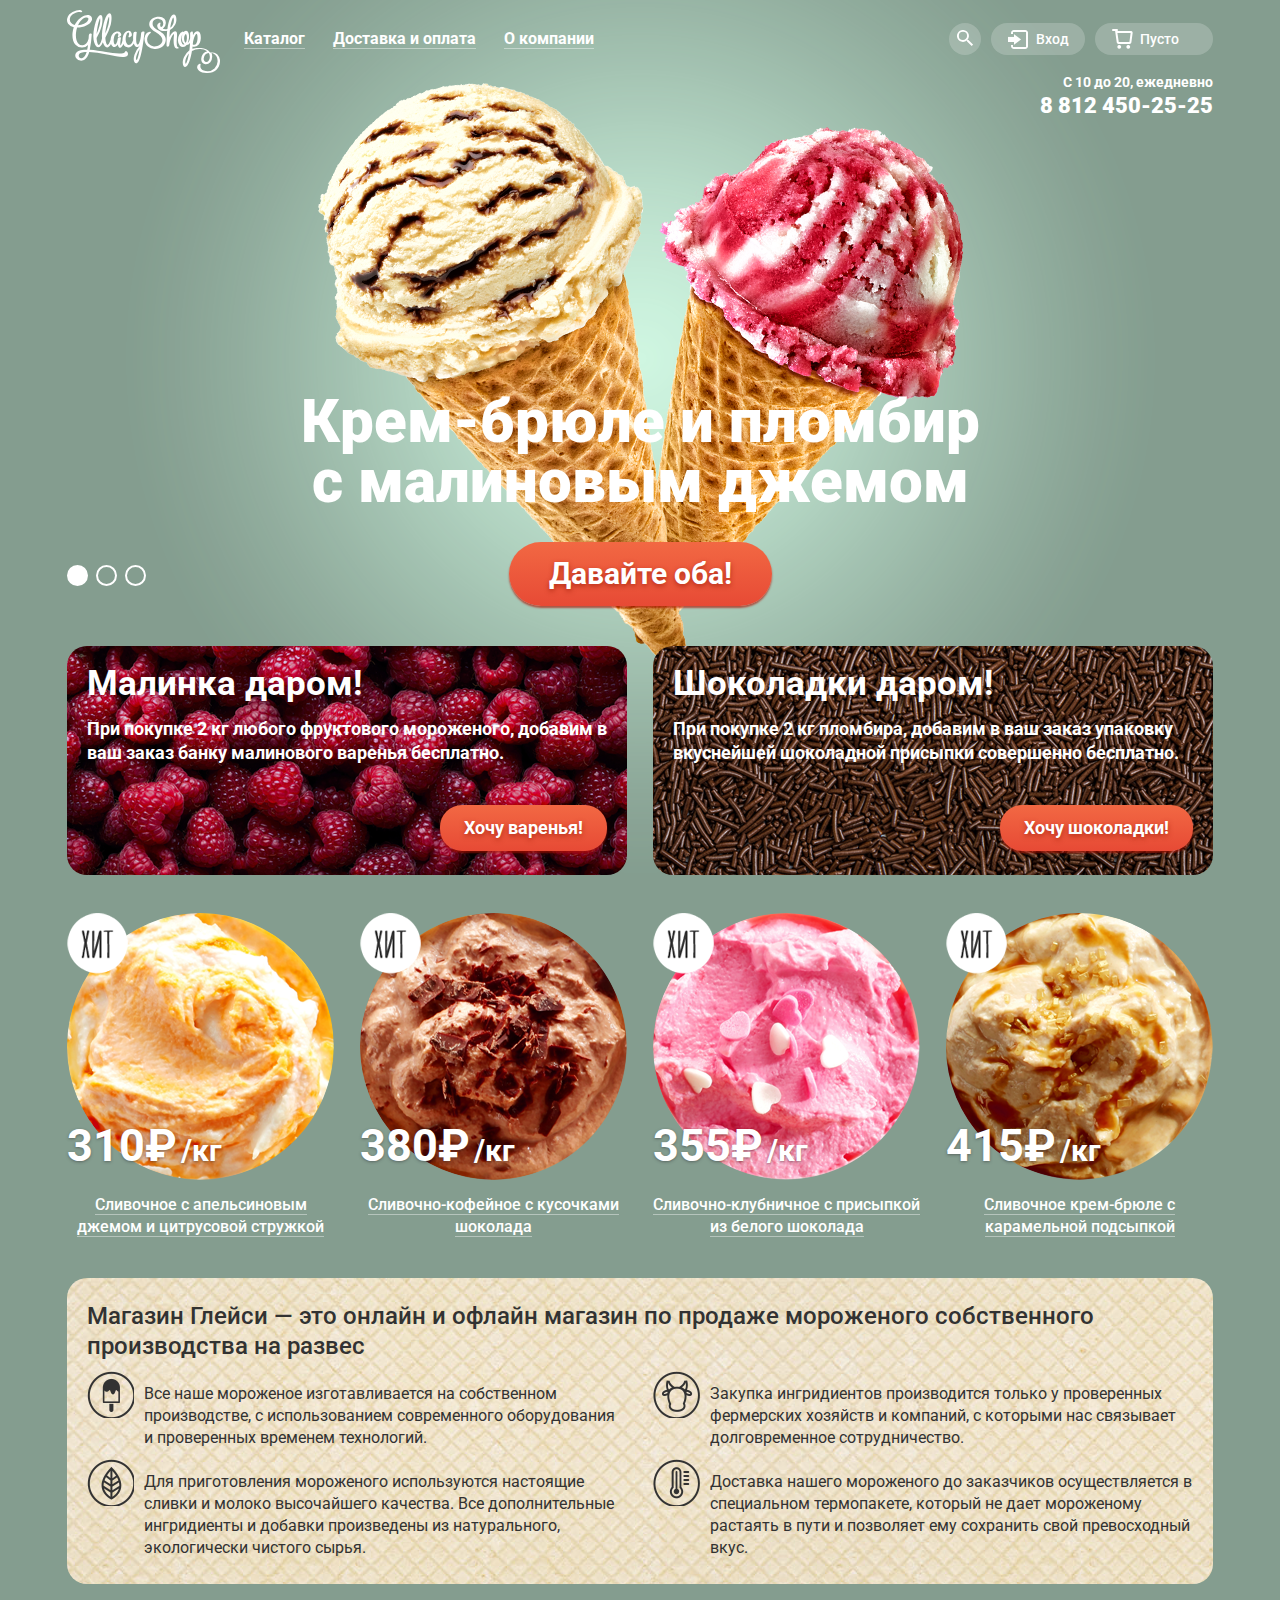
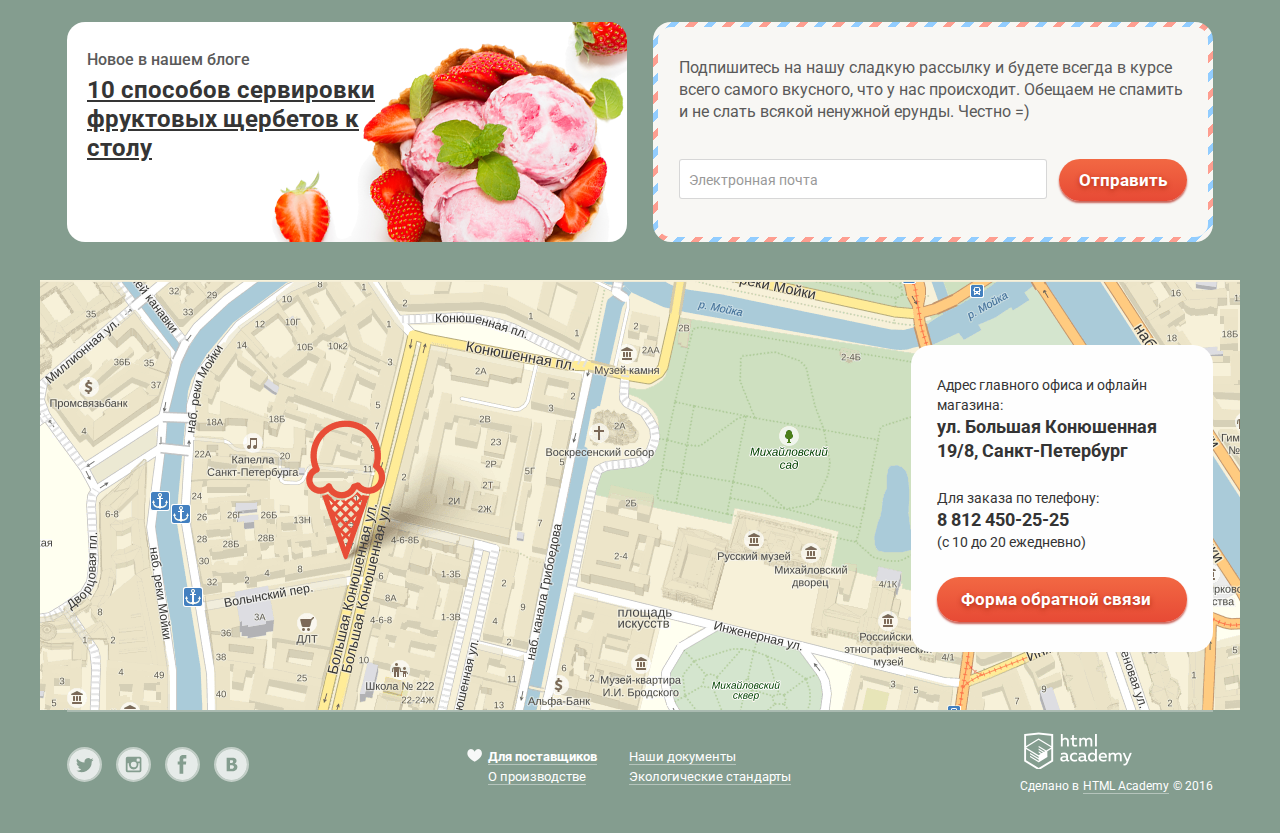
==== commit be50b017: "Редакция после 1 проверки" ====
--- a/index.html
+++ b/index.html
@@ -75,8 +75,8 @@
                 </div>
                 <button class="btn btn-login" type="submit">Войти</button>
                 <div class="user-block-links">
-                  <a class="user-block-link link-forgot">Забыли пароль?</a>
-                  <a class="user-block-link link-forgot">Новая регистрация</a>
+                  <a class="user-block-link link-forgot" href="#">Забыли пароль?</a>
+                  <a class="user-block-link link-forgot" href="#">Новая регистрация</a>
                 </div>
               </form>
             </div> 
@@ -165,7 +165,7 @@
           
           <div class="hit"> 
             <article class="hit-orange ice">
-              <img class="icecream" src="img/ice-orange.jpg" width="267" height="267" alt="Сливочное с апельсиновым джемом и цитрусовой стружкой">
+              <img class="icecream" src="img/ice-orange.png" width="267" height="267" alt="Сливочное с апельсиновым джемом и цитрусовой стружкой">
               <div class="price">
                 <span class="amount">310&#8381;</span>
                 <span>/кг</span>
@@ -175,7 +175,7 @@
             </article>
             
             <article class="hit-coffee ice">
-              <img class="icecream" src="img/ice-coffee.jpg" width="267" height="267" alt="Сливочно-кофейное с кусочками шоколада">
+              <img class="icecream" src="img/ice-coffee.png" width="267" height="267" alt="Сливочно-кофейное с кусочками шоколада">
               <div class="price">
                 <span class="amount">380&#8381;</span>
                 <span>/кг</span>
@@ -185,7 +185,7 @@
             </article>
             
             <article class="hit-strawberry ice">
-              <img class="icecream" src="img/ice-strawberry.jpg" width="267" height="267" alt="Сливочно-клубничное с присыпкой из белого шоколада">
+              <img class="icecream" src="img/ice-strawberry.png" width="267" height="267" alt="Сливочно-клубничное с присыпкой из белого шоколада">
               <div class="price">
                 <span class="amount">355&#8381;</span>
                 <span>/кг</span>
@@ -195,7 +195,7 @@
             </article>
             
             <article class="hit-сreme-brulee ice">
-              <img class="icecream" src="img/ice-creme-brulee.jpg" width="267" height="267" alt="Сливочное крем-брюле с карамельной подсыпкой">
+              <img class="icecream" src="img/ice-creme-brulee.png" width="267" height="267" alt="Сливочное крем-брюле с карамельной подсыпкой">
               <div class="price">
                 <span class="amount">415&#8381;</span>
                 <span>/кг</span>
@@ -232,14 +232,16 @@
               <a class="link-blog link-white-bg" href="#">10 способов сервировки фруктовых щербетов к столу</a>
             </section>
             <section class="email-delivery">
-              <p>Подпишитесь на нашу сладкую рассылку и будете всегда в курсе всего самого вкусного, что у нас происходит. Обещаем не спамить и не слать всякой ненужной ерунды. Честно =)</p>
-              <form class="clearfix" action="#" method="post">
-                <div class="input-wrapper">
-                  <input type="email" name="email" id="email-delivery" required>
-                  <label class="label-email-delivery" for="email-delivery" data-first="Электронная почта"></label>
-                </div>
-              <button class="btn btn-email-delivery" type="submit" >Отправить</button>
-              </form>
+              <div class="inner-email-delivery">
+                <p>Подпишитесь на нашу сладкую рассылку и будете всегда в курсе всего самого вкусного, что у нас происходит. Обещаем не спамить и не слать всякой ненужной ерунды. Честно =)</p>
+                <form class="clearfix" action="#" method="post">
+                  <div class="input-wrapper">
+                    <input type="email" name="email" id="email-delivery" required>
+                    <label class="label-email-delivery" for="email-delivery" data-first="Электронная почта"></label>
+                  </div>
+                <button class="btn btn-email-delivery" type="submit" >Отправить</button>
+                </form>
+              </div>
             </section>
           </div>
         </div>
@@ -257,7 +259,7 @@
               <p>Для заказа по телефону:<br>
               <b>8 812 450-25-25</b><br>
               (с 10 до 20 ежедневно)</p>
-              <a class="btn btn-feedback" href="123">Форма обратной связи</a>
+              <a class="btn btn-feedback" href="feedback.html">Форма обратной связи</a>
             </div>
           </div>
         </section>
--- a/css/style.min.css
+++ b/css/style.min.css
@@ -1 +1 @@
-body{min-width:1200px;font-size:16px;line-height:1.2;color:#fff;font-weight:400;font-family:"Roboto","Arial",serif;margin:0 auto;background:#849d8f;padding:0}img{max-width:100%;height:auto}body>input[type=radio]{display:none}.clearfix::after{content:"";display:table;clear:both}.site-wrapper{min-width:940px;background:#849d8f url("../img/bg-big-ice1.png") no-repeat top center;color:#fff;-webkit-transition:background-image .5s ease,background-color .5s ease;transition:background-image .5s ease,background-color .5s ease}.site-wrapper::after,.site-wrapper::before{content:"";visibility:hidden;background-image:url("../img/bg-big-ice1.png")}.site-wrapper::after{background-image:url("../img/bg-big-ice3.png")}.container{width:1146px;margin:0 auto}.main-header{padding-top:10px}.main-header-left{float:left;width:770px;min-height:64px;font-size:0}.logolink-gllacy-index{pointer-events:none}.main-header-logo,.main-navigation,.main-navigation-item{display:inline-block;vertical-align:top}.main-navigation ul{list-style:none;padding:0;font-size:0;margin:0 0 0 10px}.main-navigation-item{padding-top:13px;padding-bottom:19px}.main-navigation-item:first-child{position:relative}.main-navigation-item>a{display:block;font-size:16px;line-height:20px;font-weight:700;padding:6px 14px;color:#fff;text-decoration:none}.main-navigation-item>a:hover{background:#f7f6f3;border-radius:16px;color:#333}.main-navigation-item>a:active{background:#ededed;color:#333;box-shadow:inset 0 2px 1px 0 #696969}.link-border{border-bottom:1px solid rgba(255,255,255,.4)}.main-navigation a:active .link-border,.main-navigation a:hover .link-border{border-bottom:0}.main-navigation .submenu{display:none;list-style:none;padding:0;margin:0;width:146px;min-height:165px;background:#f8f7f4;border-radius:8px;color:#333;box-shadow:0 20px 20px 0 rgba(0,0,0,.4);position:absolute;left:-8px;top:50px;z-index:30}.submenu li{padding:0;margin:0}.submenu-link{display:block;color:#343434;font-size:14px;line-height:24px;font-weight:400;text-decoration:none;padding:5px 20px}.submenu-link-new{font-weight:700;position:relative;padding:8px 20px;color:#343434}.submenu-link-new::after{position:absolute;content:"";margin:0 8px;height:1px;background:rgba(52,52,52,.2);right:8px;bottom:0;left:8px}.catalog:hover .submenu{display:block}.submenu a:hover{background:#fbded7;color:#343434;border-radius:0}.submenu a:active{background:#f6b5a5;border-radius:0}.submenu .submenu-link-new:active,.submenu .submenu-link-new:hover{border-radius:8px 8px 0 0}.submenu .submenu-last-item:active,.submenu .submenu-last-item:hover{border-radius:0 0 8px 8px}.main-header-right{float:right;width:367px;min-height:51px;font-size:0;padding-top:13px;text-align:right}.search,.search .search-btn{display:inline-block;vertical-align:top;position:relative;width:140px}.search .search-btn{border-radius:16px;width:32px;height:32px;margin:0 5px 20px;background:rgba(255,255,255,.2);text-align:center}.search-btn img{padding:7px;width:16px;height:16px}.search-btn .icon-loupe-hover,.search-btn:hover .icon-loupe{display:none}.search-btn:hover{background:#fff}.search-btn:hover .icon-loupe-hover,.search:hover form{display:block}.search form{display:none;width:312px;min-height:40px;background:#f8f7f4;color:#999;border-radius:6px;box-shadow:0 20px 20px 0 rgba(0,0,0,.4);position:absolute;right:3px;top:40px;padding:15px;z-index:31;text-align:left}.input-wrapper{position:relative;display:inline-block;vertical-align:baseline;line-height:14px}.search-label{position:absolute;top:13px;left:10px;color:#9a9a9a;font-size:11px;font-weight:400;z-index:2;pointer-events:none;-webkit-transition:-webkit-transform 200ms ease;transition:transform 200ms ease;transition:transform 200ms ease,-webkit-transform 200ms ease;-webkit-transform:translateY(-28px);transform:translateY(-28px)}.search-label:before{content:attr(data-first);white-space:nowrap}.search input[type=search]{position:relative;box-sizing:content-box;width:286px;font-size:16px;line-height:24px;height:24px;padding:7px 12px;background:#fff;font-weight:700;white-space:nowrap;box-shadow:inset 0 0 0 1px #d3d3d2;border-radius:5px;color:#353535;outline:none;border:none}.search input[type=search]:hover{box-shadow:inset 0 0 0 2px rgba(154,154,154,.52)}.search input[type=search]:focus{box-shadow:inset 0 0 0 2px rgba(46,136,228,.52)}.search input[type=search]:invalid+label{color:#999;position:absolute;-webkit-transform:translateY(0);transform:translateY(0);font-size:14px;font-weight:400}.search input[type=search]:focus+label{-webkit-transform:translateY(-28px);transform:translateY(-28px);font-size:11px;font-weight:400;color:#5b9ddf}.user-block{display:inline-block;vertical-align:top;height:32px;margin:0 5px;padding-bottom:20px;position:relative}.user-block .user-btn{display:block;background:rgba(255,255,255,.2);border-radius:16px;min-width:34px;font-size:14px;font-weight:500;line-height:22px;color:#fff;text-decoration:none;padding:5px 16px 5px 44px}.user-block .user-btn:hover{background:#fff;color:#323232}.user-block::before{content:"";position:absolute;background-image:url("../img/sprite.png");background-repeat:no-repeat;width:20px;height:19px;background-position:-10px -547px;top:7px;left:17px}.user-block .user-btn:hover::before{content:"";position:absolute;background-image:url("../img/sprite.png");background-repeat:no-repeat;width:20px;height:19px;background-position:-10px -586px;top:8px;left:15px}.user-block form{display:none;width:244px;min-height:147px;padding:20px 14px 10px;background:#f8f7f4;color:#999;border-radius:6px;box-shadow:0 20px 20px 0 rgba(0,0,0,.4);position:absolute;right:0;top:40px;z-index:32}.label-email,.label-password{position:absolute;top:13px;left:10px;color:#9a9a9a;font-size:11px;font-weight:400;z-index:3;pointer-events:none;-webkit-transition:-webkit-transform 200ms ease;transition:transform 200ms ease;transition:transform 200ms ease,-webkit-transform 200ms ease;-webkit-transform:translateY(-26px);transform:translateY(-26px)}.label-email::before,.label-password::before{content:attr(data-first);white-space:nowrap}.user-block input{position:relative;width:216px;height:24px;margin-bottom:10px;padding:7px 12px;background:#fff;font-size:16px;line-height:24px;font-weight:700;color:#353535;white-space:nowrap;box-shadow:inset 0 0 0 1px #d3d3d2;box-sizing:content;outline:none;border:none;border-radius:5px}.user-block input:hover{box-shadow:inset 0 0 0 2px rgba(154,154,154,.52)}.user-block input:focus{box-shadow:inset 0 0 0 2px rgba(46,136,228,.52)}.user-block input:invalid+label{-webkit-transform:translateY(0);transform:translateY(0);font-size:14px;color:#999;font-weight:400}.user-block input:focus+label{-webkit-transform:translateY(-26px);transform:translateY(-26px);font-size:11px;font-weight:400;color:#5b9ddf}.btn{display:inline-block;vertical-align:top;padding:14px 24px;color:#fff;font-size:18px;font-weight:700;line-height:1;text-shadow:0 2px 5px rgba(160,32,11,.76);background:#f26843;background:-webkit-linear-gradient(top,#f26843 0%,#e74a35 100%);background:linear-gradient(to bottom,#f26843 0%,#e74a35 100%);border-radius:22px;box-shadow:0 2px 2px rgba(172,16,0,.64);text-decoration:none;border:none}.user-block .btn-login{float:left;font-size:15px;line-height:25px;padding:5px 28px;margin-top:5px}.user-block-links{float:right;min-height:36px;width:120px;text-align:left;margin-top:5px}.user-block-link{font-size:13px;line-height:20px;font-weight:400;border-bottom:1px solid #9c9c9c;color:#333;text-decoration:none}.user-block-link:active,.user-block-link:hover{color:#ec593c;border-bottom:1px solid rgba(255,188,158,.3)}.user-block:hover form{display:block}.basket{display:inline-block;vertical-align:top;padding-bottom:20px}.basket .basket-btn{display:block;background:rgba(255,255,255,.2);border-radius:16px;width:63px;padding:5px 10px 5px 45px;margin:0 0 0 5px;font-size:14px;font-weight:500;line-height:22px;color:#fff;text-decoration:none;position:relative;text-align:left}.basket .link-basket-empty::before{content:"";position:absolute;background-image:url("../img/sprite.png");background-repeat:no-repeat;width:21px;height:20px;background-position:-10px -90px;top:6px;left:17px}.basket-btn:hover{background:#fff;color:#323232}.basket .link-basket-empty:hover::before{content:"";position:absolute;background-image:url("../img/sprite.png");background-repeat:no-repeat;width:21px;height:20px;background-position:-10px -10px;top:6px;left:17px}.basket-empty,.basket-full{display:inline-block;vertical-align:top}.basket-full{display:none;position:relative}.basket .link-basket-full{background:#f7f6f3;color:#313131}.basket .link-basket-full::before{content:"";position:absolute;background-image:url("../img/sprite.png");background-repeat:no-repeat;width:21px;height:20px;background-position:-10px -50px;top:6px;left:10px}.basket-full form{display:none;position:absolute;width:510px;min-height:210px;background:#f8f7f4;color:#333;font-weight:400;font-size:13px;font-family:"Roboto","Arial",sans-serif;line-height:20px;box-shadow:0 20px 20px 0 rgba(0,0,0,.4);padding:15px;border-radius:5px;top:38px;right:0;z-index:33}.basket-full .table{display:table}.basket-full .tr{display:table-row}.basket-full .th{display:table-cell;padding:15px;text-align:left;min-height:20px;vertical-align:top}.basket-full .basket-item-delete{position:relative;padding-left:0}.basket-item-delete .basket-checkbox-indicator{display:inline-block;vertical-align:top;height:10px;width:10px;cursor:pointer}.basket-checkbox-indicator::after,.basket-checkbox-indicator::before{content:"";background:#666665;width:2px;height:14px;-webkit-transform:rotate(-45deg);transform:rotate(-45deg);position:absolute;top:20px;left:5px;border-radius:1px}.basket-checkbox-indicator::before{-webkit-transform:rotate(45deg);transform:rotate(45deg)}.basket-full .basket-item-img{padding:10px 0 0}.basket-item-img img{border-radius:17px}.basket-full .basket-item-name{width:220px}.basket-full .basket-item-weight{padding-right:4px}.basket-full .basket-item-per-kg{padding-left:0;color:#7f7f7f}.basket-full .basket-item-price{width:50px;padding-left:10px}.basket-full .basket-total-cost{text-align:right;font-size:15px;font-weight:700;border-top:2px solid #cacac7;padding:15px 10px}.basket-full .btn-basket-order{font-size:15px;line-height:24px;font-weight:700;padding:5px 20px 0}.basket-full:hover form{display:block}.contact-info{float:right;width:267px;min-height:40px;text-align:right}.contact-info-index{margin-bottom:270px}.contact-info b,.contact-info p{margin:0;padding:0;font-size:14px;line-height:14px;color:#fff;font-weight:700}.contact-info b{font-size:22px;line-height:1.5;font-weight:900}.slider{clear:both;min-height:210px;margin-bottom:40px;margin-top:0;position:relative;text-align:center}.slide{display:none}.slider .slide-headerline{width:680px;color:#fff;font-size:60px;line-height:60px;font-weight:900;margin:0 auto 30px}.btn:hover{background:-webkit-linear-gradient(top,#f58669 0%,#ec6f5e 100%);background:linear-gradient(to bottom,#f58669 0%,#ec6f5e 100%);box-shadow:0 2px 2px #ac1000}.btn:active{background:-webkit-linear-gradient(top,#d84732 0%,#e1613e 100%);background:linear-gradient(to bottom,#d84732 0%,#e1613e 100%);box-shadow:inset 0 2px 2px #ac1000}.slider .btn-givemetwo{padding:17px 40px;font-size:30px;line-height:30px;font-weight:700;border-radius:32px}.slider-controls{position:absolute;bottom:20px;left:0;z-index:20;font-size:0}.slider-controls label{display:inline-block;width:17px;height:17px;margin-right:8px;vertical-align:top;font-size:16px;border:2px solid #fff;border-radius:50%;background-color:transparent;cursor:pointer}#btn-1:checked~.site-wrapper #slide1,#btn-2:checked~.site-wrapper #slide2,#btn-3:checked~.site-wrapper #slide3{display:block}#btn-1:checked~.site-wrapper{background-color:#849d8f;background-image:url("../img/bg-big-ice1.png")}#btn-2:checked~.site-wrapper{background-color:#8996a6;background-image:url("../img/bg-big-ice2.png")}#btn-3:checked~.site-wrapper{background-color:#9d8b84;background-image:url("../img/bg-big-ice3.png")}#btn-1:checked~.site-wrapper label[for=btn-1],#btn-2:checked~.site-wrapper label[for=btn-2],#btn-3:checked~.site-wrapper label[for=btn-3]{background-color:#fff}.slaider-btn:hover{background:rgba(255,255,255,.4)}.free article{padding:20px;width:520px;min-height:189px;margin-bottom:28px}.free-raspberry{float:left;background:#cd3559 url("../img/bg-raspberry.png") no-repeat;border-radius:20px;color:#fff}.free-chocolate{float:right;background:#44281c url("../img/bg-choco.png") no-repeat;border-radius:20px;color:#fff}.free h2,.free p{font-size:35px;font-weight:700;line-height:35px;color:#fff;margin:0 0 16px}.free p{font-size:18px;line-height:24px;margin:16px 0}.free .btn{float:right;margin-top:24px}.hit{font-size:0;width:1166px;margin:0 auto 10px;position:relative}.hit article{display:inline-block;vertical-align:top;font-size:16px;width:267px;min-height:300px;margin-right:6px;margin-bottom:30px;padding-right:10px;padding-left:10px;padding-top:10px;position:relative;text-align:center}.hit article:nth-child(4n){margin-right:0}.hit article::before{content:"";position:absolute;background:url(../img/sprite.png) no-repeat;width:61px;height:61px;background-position:-10px -281px}.hit img{border-radius:100%;margin-bottom:10px}.hit .price{position:absolute;top:220px;text-shadow:0 1px 3px rgba(49,50,53,.5)}.hit .amount{margin:0;padding:0;font-size:45px;line-height:1;font-weight:700}.hit .amount+span{font-size:30px;line-height:1;font-weight:700}.hit .link-icecream{display:block;color:#fff;font-weight:500;line-height:22px;font-size:16px;text-align:center;text-decoration:none}.link-transparent-bg:active,.link-transparent-bg:hover{color:#ffbc9e}.link-transparent-bg:active .link-border,.link-transparent-bg:hover .link-border{border-bottom:1px solid rgba(255,188,158,.3)}.hit-btn-bg{position:absolute;width:287px;left:0;background:rgba(255,255,255,.3);box-shadow:0 20px 20px 0 rgba(0,0,0,.4);border-radius:0 0 5px 5px;display:none;z-index:50}.hit .bth-quick-view{margin-top:20px;margin-bottom:20px;padding-left:27px;padding-right:27px}.hit article:hover{background:rgba(255,255,255,.3);border-radius:5px 5px 0 0}.hit article:hover .hit-btn-bg{display:block}.hit .bth-quick-view,.hit article:hover .bth-quick-view{display:inline-block;vertical-align:top}.features{min-height:253px;margin-bottom:38px;padding:23px 20px 25px;background:#ebddbe url("../img/bg-waffle.jpg");color:#323232;border-radius:20px}.features-left,.features-right{float:left;width:540px;min-height:190px}.features-right{float:right}.features .features-item{padding-left:57px;position:relative}.features .features-left-down::before,.features .features-left-up::before{content:"";position:absolute;background-image:url(../img/sprite.png);background-repeat:no-repeat;width:47px;height:47px;left:0;top:10px}.features .features-left-up::before{background-position:-10px -362px}.features .features-left-down::before{background-position:-10px -480px}.features .features-right-down::before,.features .features-right-up::before{content:"";position:absolute;background-image:url(../img/sprite.png);background-repeat:no-repeat;width:47px;height:47px;left:0;top:10px}.features .features-right-up::before{background-position:-10px -130px}.features .features-right-down::before{background-position:-10px -806px}.features h3{font-size:24px;line-height:30px;font-weight:500;padding:0;margin:0}.features p{font-size:16px;line-height:22px;font-weight:400;padding:22px 0 0;margin:0}.glacy-online{margin-bottom:38px;min-height:220px}.blog,.email-delivery{min-height:166px;border-radius:18px;color:#5a5a5a}.blog{background:#fff url("../img/bg-strawberry.png") no-repeat;float:left;width:300px;padding:27px 240px 27px 20px}.blog a,.blog p,.email-delivery p{color:#5a5a5a;font-size:16px;font-weight:500;line-height:22px;padding:0;margin:0 0 5px}.blog a{color:#353535;font-size:24px;font-weight:700;line-height:1.2;margin:10px 0}.blog a:active,.blog a:hover{color:#ec593c}.blog a:active+.link-border,.blog a:hover+.link-border{border-bottom:1px solid rgba(255,188,158,.3)}.email-delivery{float:right;width:508px;padding:27px 26px;background:#f8f7f4 url("../img/bg-letter.png") no-repeat;position:relative}.email-delivery p{font-weight:400;margin:0 0 10px;padding:8px 0 0}.label-email-delivery{position:absolute;top:40px;left:10px;color:#9a9a9a;font-size:11px;font-weight:400;pointer-events:none;-webkit-transition:-webkit-transform 200ms ease;transition:transform 200ms ease;transition:transform 200ms ease,-webkit-transform 200ms ease;-webkit-transform:translateY(-28px);transform:translateY(-28px)}.label-email-delivery::before{content:attr(data-first);white-space:nowrap}.email-delivery input{position:relative;color:#353535;font-size:16px;font-weight:700;line-height:24px;padding:10px;margin-top:26px;width:348px;box-shadow:inset 0 0 0 1px rgba(178,178,178,.52);outline:none;border:none;height:20px;border-radius:3px}.email-delivery input:hover{box-shadow:inset 0 0 0 2px rgba(154,154,154,.52)}.email-delivery input:focus{box-shadow:inset 0 0 0 2px rgba(46,136,228,.52)}.email-delivery input:invalid+label{-webkit-transform:translateY(0);transform:translateY(0);font-size:14px;font-weight:400;color:#999}.email-delivery input:focus+label{-webkit-transform:translateY(-28px);transform:translateY(-28px);font-size:11px;font-weight:400;color:#5b9ddf}.email-delivery .btn-email-delivery{margin-top:26px;float:right;padding:11px 20px;font-size:17px;line-height:20px}.map,.map-interactive{position:relative;min-height:430px}.map-interactive{position:absolute;z-index:60;width:100%}.div-for-address,.map-bg{position:absolute;left:50%}.map-bg{min-height:430px;background:#f7f1d9 url("../img/map%20with%20marker.png") no-repeat center;color:#000;z-index:55;width:1200px;margin-left:-600px}.div-for-address{width:1146px;margin-left:-573px}.map-address{width:250px;min-height:246px;padding:30px 26px;background:#fefefe;color:#343434;border-radius:20px;margin-top:65px;position:absolute;z-index:2550;right:0;top:0}.map-address p{font-size:14px;font-weight:400;line-height:20px;margin:0 0 25px;padding:0}.map-address b{font-size:18px;font-weight:700;line-height:24px;margin-bottom:8px 0}.btn-feedback{font-size:17px;display:block;margin:0 auto}.main-footer{min-height:100px;padding-bottom:23px}.footer-social{float:left;width:267px;padding-top:35px;margin-right:26px}.footer-social .social-btn{width:31px;height:31px;border:2px solid #c2cec7;border-radius:18px;display:inline-block;vertical-align:top;margin-right:10px;text-decoration:none}.social-btn img{width:31px;height:31px}.social-btn:active img{box-shadow:inset 0 2px 1px 0 #888;border-radius:100%}.footer-documents{float:left;width:560px;padding-top:35px}.footer-documents-left{float:left;min-width:107px;padding-left:128px;padding-right:32px;position:relative}.footer-documents-left::after{content:"";position:absolute;background-image:url("../img/sprite.png");background-repeat:no-repeat;width:15px;height:13px;background-position:-10px -248px;top:2px;left:107px}.footer-documents-right{float:left;min-width:200px}.footer-documents a{display:block;font-size:13px;line-height:1.5;color:#fff;font-weight:400;text-decoration:none}.footer-documents .link-for-providers{font-weight:700}.footer-copyright{float:right;width:267px;padding-top:20px}.footer-copyright .logo-htmlacademy{display:block;margin-left:78px;margin-bottom:8px;width:108px;height:37px;background-image:url("../img/sprite.png");background-repeat:no-repeat;background-position:-10px -625px}.footer-copyright .made-in{display:block;font-size:12px;line-height:1.5;color:#fff;font-weight:400;margin:0;padding:0;text-align:right}.footer-copyright .link-htmlacademy{display:inline-block;vertical-align:top;padding:0 4px;font-size:12px;line-height:1.5;color:#fff;font-weight:400;text-decoration:none}.footer-copyright .link-htmlacademy:active,.footer-copyright .link-htmlacademy:hover{color:#ffbc9e}.footer-copyright .link-htmlacademy:active .link-border,.footer-copyright .link-htmlacademy:hover .link-border{border-bottom:1px solid rgba(255,188,158,.3)}@-webkit-keyframes bounce{0%{-webkit-transform:translateY(-2000px);transform:translateY(-2000px)}70%{-webkit-transform:translateY(30px);transform:translateY(30px)}90%{-webkit-transform:translateY(-10px);transform:translateY(-10px)}to{-webkit-transform:translateY(0);transform:translateY(0)}}@keyframes bounce{0%{-webkit-transform:translateY(-2000px);transform:translateY(-2000px)}70%{-webkit-transform:translateY(30px);transform:translateY(30px)}90%{-webkit-transform:translateY(-10px);transform:translateY(-10px)}to{-webkit-transform:translateY(0);transform:translateY(0)}}@-webkit-keyframes shake{0%,to{-webkit-transform:translateX(0);transform:translateX(0)}10%,30%,50%,70%,90%{-webkit-transform:translateX(-10px);transform:translateX(-10px)}20%,40%,60%,80%{-webkit-transform:translateX(10px);transform:translateX(10px)}}@keyframes shake{0%,to{-webkit-transform:translateX(0);transform:translateX(0)}10%,30%,50%,70%,90%{-webkit-transform:translateX(-10px);transform:translateX(-10px)}20%,40%,60%,80%{-webkit-transform:translateX(10px);transform:translateX(10px)}}.modal-content{position:fixed;top:338px;left:50%;margin-left:-240px;width:428px;min-height:397px;padding:15px 25px 25px;color:#343434;background:#f8f7f4;border-radius:10px;z-index:3010;display:none}.modal-content-show{display:block;-webkit-animation:bounce .6s;animation:bounce .6s}.modal-error{-webkit-animation:shake .6s;animation:shake .6s}.modal-content-close{position:absolute;top:14px;right:14px;width:16px;min-height:16px;font-size:0;background-color:transparent;border:0;outline:0;cursor:pointer}.modal-content-close::after,.modal-content-close::before{content:"";position:absolute;top:7px;left:-3px;width:22px;height:2px;background-color:#000;border-radius:1px}.modal-content-close::before{-webkit-transform:rotate(45deg);transform:rotate(45deg)}.modal-content-close::after{-webkit-transform:rotate(-45deg);transform:rotate(-45deg)}.modal-content p{font-size:24px;font-weight:500;line-height:30px;color:#343434;padding:0;margin:0 0 20px}.modal-content form{margin:0}.label-email-feedback,.label-name-feedback,.label-text-feedback{position:absolute;top:13px;left:10px;color:#9a9a9a;font-size:11px;font-weight:400;z-index:3;pointer-events:none;-webkit-transition:-webkit-transform 200ms ease;transition:transform 200ms ease;transition:transform 200ms ease,-webkit-transform 200ms ease;-webkit-transform:translateY(-28px);transform:translateY(-28px)}.label-email-feedback::before,.label-name-feedback::before,.label-text-feedback::before{content:attr(data-first);white-space:nowrap}.modal-content input,.modal-content textarea{position:relative;padding:9px 15px;font-size:16px;font-weight:700;line-height:24px;color:#353535;border-radius:5px;box-shadow:inset 0 0 0 1px #b2b2b2;outline:none;border:none}.modal-content input{display:block;margin:0 0 20px;width:236px}.modal-content textarea{margin:0 0 25px;width:398px;height:134px;resize:none}.modal-content input:focus,.modal-content textarea:focus{box-shadow:inset 0 0 0 2px rgba(46,136,228,.52)}.modal-content input:hover,.modal-content textarea:hover{box-shadow:inset 0 0 0 2px rgba(154,154,154,.52)}.modal-content input:invalid+label,.modal-content textarea:invalid+label{-webkit-transform:translateY(0);transform:translateY(0);font-size:14px;font-weight:400;color:#656565}.modal-content input:focus+label,.modal-content textarea:focus+label{-webkit-transform:translateY(-28px);transform:translateY(-28px);font-size:11px;font-weight:400;color:#5b9ddf}.modal-content .btn-form-feedback{float:right;margin:0}.modal-overlay{position:fixed;top:0;left:0;z-index:3000;width:100%;height:100%;background:rgba(0,0,0,.3);display:none}.modal-overlay-show{display:block}.body-catalog{background:#849d8f url("../img/bg-light-catalog.png") repeat-x;color:#fff}.main-navigation-current{background:#ca755e;border-radius:16px;color:#fff}.main-navigation-current .link-border{border:none}.submenu-link-current{color:#fff;background:#d07058;border-radius:0;pointer-events:none}.basket-empty-catalog{display:none}.basket-full-catalog{display:inline-block;vertical-align:top}.container-up{min-height:86px;margin-bottom:22px}.headline{float:left;width:560px;min-height:60px}.breadcrumbs{margin:16px 0 0;padding:0;list-style:none;font-size:0}.breadcrumbs li{position:relative;display:inline;margin:0;padding:0 20px 0 0}.breadcrumbs li::after{content:"»";position:absolute;top:8px;right:6px;color:#fff;font-size:14px;font-weight:400;font-family:"Roboto","Arial",serif}.breadcrumbs .current-li::after{display:none}.breadcrumbs a{display:inline-block;vertical-align:top;color:#fff;font-size:14px;line-height:22px;text-decoration:none;padding:6px 0 3px}.breadcrumbs-current .link-border{border:none}.breadcrumbs a:active,.breadcrumbs a:hover{color:#ffbc9e}.breadcrumbs a:active .link-border,.breadcrumbs a:hover .link-border{border-bottom:1px solid rgba(255,188,158,.3)}.breadcrumbs-current{pointer-events:none}.headline h1{margin:0;padding:0;font-size:35px;line-height:1;color:#fff;font-weight:700}.filter{min-height:136px;margin-bottom:26px;font-size:0}.filter-item{display:inline-block;vertical-align:top;margin-right:16px}.filter-title{font-size:14px;font-weight:500;line-height:20px;color:#fff;padding:0 3px 0 15px;margin-bottom:3px}.filter-input{font-size:16px;font-weight:500;line-height:22px;color:#fff;background:rgba(255,255,255,.2);border-radius:20px;min-height:22px;padding:7px 15px}.filter-sorting{position:relative;padding-bottom:13px}.filter-sorting .sorting{padding-right:50px;cursor:pointer;position:relative}.filter-sorting .sorting::before{content:"";background:url("../img/sprite.png") no-repeat;width:8px;height:5px;background-position:-10px -781px;position:absolute;top:16px;right:16px}.filter-sorting .sorting:hover,.filter-sorting:hover .sorting{background:#fff;color:#343434}.filter-sorting .sorting:hover::before,.filter-sorting:hover .sorting::before{content:"";background:url("../img/sprite.png") no-repeat;width:8px;height:5px;background-position:-10px -756px;position:absolute;top:16px;right:16px}.filter-sorting ul{padding:0;margin:0;list-style:none;position:absolute;width:194px;min-height:60px;background:#fff;color:#343434;display:none;z-index:55;top:63px}.filter-sorting li{list-style:none}.sorting-submenu a{text-decoration:none;padding:0 20px;margin:0;color:#343434;font-size:14px;line-height:22px;font-weight:400;cursor:pointer;display:block;font-family:"Roboto","Arial",sans-serif}.filter-sorting:hover ul{display:block}.sorting-submenu a:hover{color:#fff;background:#1e90ff}.filter-title-price,.price-control{display:inline-block;vertical-align:top}.price-control-input{background:0 0;border:none;font-size:14px;font-weight:500;line-height:20px;color:#fff;width:55px;cursor:pointer}.price-control-mininput{margin-right:3px}.price-control span{border:none;font-size:14px;font-weight:500;line-height:20px;color:#fff}.price-control-maxinput{width:80px;margin-left:4px}.range-control{position:relative;padding:8px 0;width:220}.range-control .scale{height:4px;background:rgba(201,210,203,.5);width:190px}.range-control .bar{margin-left:39px;margin-right:61px;height:4px;background:#c9d2cb}.range-control .toggle{position:absolute;top:0;left:0;width:20px;height:20px;cursor:pointer;border-radius:50%;background:#f8f7f4;box-shadow:0 2px 2px 0 rgba(0,0,0,.1)}.range-control .toggle-min{left:18px}.range-control .toggle-max{left:116px}.filter-fattiness label{margin-left:50px;position:relative;cursor:pointer}.filter-fattiness label:first-child{margin-left:30px}.filter-fattiness input[type=radio]{display:none}.filter-fattiness input[type=radio]+.radio-indicator{position:absolute;box-shadow:0 0 0 1px #e1e7e4;border-radius:100%;width:20px;height:20px;left:-30px}.filter-fattiness input[type=radio]:checked+.radio-indicator::before{content:"";position:absolute;top:4px;left:4px;width:12px;height:12px;background-color:#e1e7e4;border-radius:100%}.filter-fattiness input[type=radio]+.radio-indicator:hover{box-shadow:0 0 0 2px #fff}.filter-fattiness input[type=radio]:checked+.radio-indicator:hover::before{background-color:#fff}.filter-additive label{margin-left:50px;position:relative;cursor:pointer}.filter-additive label:first-child{margin-left:45px}.filter-additive input[type=checkbox]{display:none}.filter-additive input[type=checkbox]+.checkbox-indicator{position:absolute;box-shadow:0 0 0 1px #e1e7e4;border-radius:4px;width:20px;height:20px;left:-25px}.filter-additive input[type=checkbox]+.checkbox-indicator:hover{box-shadow:0 0 0 2px #fff}.filter-additive input[type=checkbox]:checked+.checkbox-indicator::before{content:"";position:absolute;top:10px;left:3px;width:7px;height:3px;background-color:#e1e7e4;-webkit-transform:rotate(45deg);transform:rotate(45deg)}.filter-additive input[type=checkbox]:checked+.checkbox-indicator:hover::before{background-color:#fff}.filter-additive input[type=checkbox]:checked+.checkbox-indicator::after{content:"";position:absolute;top:9px;left:6px;width:12px;height:3px;background-color:#e1e7e4;-webkit-transform:rotate(-45deg);transform:rotate(-45deg)}.filter-additive input[type=checkbox]:checked+.checkbox-indicator:hover::after{background-color:#fff}.btn-filter{vertical-align:bottom;padding:6px 30px;border:2px solid #fff;min-height:16px}.btn-filter:hover{background:#fafbfb;color:#363636}.btn-filter:active{background:#ededed;color:#363636;box-shadow:inset 0 2px 1px 0 #696969;border:2px solid #ededed}.container-catalog{font-size:0;width:1166px;margin:0 auto}.container-catalog article{display:inline-block;vertical-align:top;min-height:300px;width:267px;margin-right:6px;margin-bottom:30px;font-size:16px;position:relative;padding-top:10px;padding-left:10px;padding-right:10px;text-align:center}.container-catalog article:nth-child(4n){margin-right:0}.container-catalog img{border-radius:100%;margin-bottom:10px}.container-catalog .price{position:absolute;top:220px;text-shadow:0 1px 3px rgba(49,50,53,.5)}.container-catalog .amount{margin:0;padding:0;font-size:45px;line-height:1;font-weight:700}.container-catalog .amount+span{font-size:30px;line-height:1;font-weight:700}.container-catalog .link-icecream{display:block;color:#fff;font-weight:500;line-height:22px;font-size:16px;text-align:center;text-decoration:none;width:256px;margin:0 auto}.container-catalog .link-icecream:active,.container-catalog .link-icecream:hover{color:#ffbc9e}.container-catalog .link-icecream:active .link-border,.container-catalog .link-icecream:hover .link-border{border-bottom:1px solid rgba(255,188,158,.3)}.container-catalog .bth-quick-view{display:none;margin-top:20px;margin-bottom:20px;padding-left:27px;padding-right:27px;z-index:51}.container-catalog article:hover{background:rgba(255,255,255,.3);border-radius:5px}.container-catalog article:hover .hit-btn-bg{display:block}.container-catalog article:hover .bth-quick-view,.pages .page-link,.pages li{display:inline-block;vertical-align:top}.pages{float:right;min-height:32px;margin:45px 0 35px;padding:0;font-size:0;list-style:none;color:#fff}.pages .page-link,.pages li{font-size:16px;line-height:24px}.pages li{padding:0;margin:0}.pages .page-link{min-width:26px;min-height:24px;padding-top:2px;margin:0 2px;font-weight:500;text-align:center;color:#fff;text-decoration:none;border-radius:100%}.pages .page-link-numbers:hover{background:#9db1a5;color:#fff}.pages .page-link-numbers:active{background:#fff;color:#353535}.pages .page-next{min-width:16px;margin:0}.pages .page-previous{min-width:16px;margin:0 6px 0 0;color:#fff}.pages .page-next{margin-left:6px;color:#fff}.pages .disabled{color:rgba(255,255,255,.2);pointer-events:none}.pages .current{background:#fff;color:#353535;pointer-events:none}.footer-border{border-top:2px solid rgba(255,255,255,.3)}+body{min-width:1200px;font-size:16px;line-height:1.2;color:#fff;font-weight:400;font-family:"Roboto","Arial",sans-serif;margin:0 auto;background:#849d8f;padding:0}img{max-width:100%;height:auto}body>input[type=radio]{display:none}.clearfix::after{content:"";display:table;clear:both}.site-wrapper{min-width:940px;background:#849d8f url("../img/bg-big-ice1.png") no-repeat top center;color:#fff;-webkit-transition:background-image .5s ease,background-color .5s ease;transition:background-image .5s ease,background-color .5s ease}.site-wrapper::after,.site-wrapper::before{content:"";visibility:hidden;background-image:url("../img/bg-big-ice1.png")}.site-wrapper::after{background-image:url("../img/bg-big-ice3.png")}.container{width:1146px;margin:0 auto}.main-header{padding-top:10px}.main-header-left{float:left;width:770px;min-height:64px;font-size:0}.logolink-gllacy-index{pointer-events:none}.main-header-logo,.main-navigation,.main-navigation-item{display:inline-block;vertical-align:top}.main-navigation ul{list-style:none;padding:0;font-size:0;margin:0 0 0 10px}.main-navigation-item{padding-top:13px;padding-bottom:19px}.main-navigation-item:first-child{position:relative}.main-navigation-item>a{display:block;font-size:16px;line-height:20px;font-weight:700;padding:6px 14px;color:#fff;text-decoration:none}.main-navigation-item>a:hover{background:#f7f6f3;border-radius:16px;color:#333}.main-navigation-item>a:active{background:#ededed;color:#333;box-shadow:inset 0 2px 1px 0 #696969}.link-border{border-bottom:1px solid rgba(255,255,255,.4)}.main-navigation a:active .link-border,.main-navigation a:hover .link-border{border-bottom:0}.main-navigation .submenu{display:none;list-style:none;padding:0;margin:0;width:146px;min-height:165px;background:#f8f7f4;border-radius:8px;color:#333;box-shadow:0 20px 20px 0 rgba(0,0,0,.4);position:absolute;left:-8px;top:50px;z-index:30}.submenu li{padding:0;margin:0}.submenu-link{display:block;color:#343434;font-size:14px;line-height:24px;font-weight:400;text-decoration:none;padding:5px 20px}.submenu-link-new{font-weight:700;position:relative;padding:8px 20px;color:#343434}.submenu-link-new::after{position:absolute;content:"";margin:0 8px;height:1px;background:rgba(52,52,52,.2);right:8px;bottom:0;left:8px}.catalog:hover .submenu{display:block}.submenu a:hover{background:#fbded7;color:#343434;border-radius:0}.submenu a:active{background:#f6b5a5;border-radius:0}.submenu .submenu-link-new:active,.submenu .submenu-link-new:hover{border-radius:8px 8px 0 0}.submenu .submenu-last-item:active,.submenu .submenu-last-item:hover{border-radius:0 0 8px 8px}.main-header-right{float:right;width:367px;min-height:51px;font-size:0;padding-top:13px;text-align:right}.search,.search .search-btn{display:inline-block;vertical-align:top;position:relative;width:140px}.search .search-btn{border-radius:16px;width:32px;height:32px;margin:0 5px 20px;background:rgba(255,255,255,.2);text-align:center}.search-btn img{padding:7px;width:16px;height:16px}.search-btn .icon-loupe-hover,.search-btn:hover .icon-loupe{display:none}.search-btn:hover{background:#fff}.search-btn:hover .icon-loupe-hover,.search:hover form{display:block}.search form{display:none;width:312px;min-height:40px;background:#f8f7f4;color:#999;border-radius:6px;box-shadow:0 20px 20px 0 rgba(0,0,0,.4);position:absolute;right:3px;top:40px;padding:15px;z-index:31;text-align:left}.input-wrapper{position:relative;display:inline-block;vertical-align:baseline;line-height:14px}.search-label{position:absolute;top:13px;left:10px;color:#9a9a9a;font-size:11px;font-weight:400;z-index:2;pointer-events:none;-webkit-transition:-webkit-transform 200ms ease;transition:transform 200ms ease;transition:transform 200ms ease,-webkit-transform 200ms ease;-webkit-transform:translateY(-28px);transform:translateY(-28px)}.search-label:before{content:attr(data-first);white-space:nowrap}.search input[type=search]{position:relative;box-sizing:content-box;width:286px;font-size:16px;line-height:24px;height:24px;padding:7px 12px;background:#fff;font-weight:700;white-space:nowrap;box-shadow:inset 0 0 0 1px #d3d3d2;border-radius:5px;color:#353535;outline:none;border:none}.search input[type=search]:hover{box-shadow:inset 0 0 0 2px rgba(154,154,154,.52)}.search input[type=search]:focus{box-shadow:inset 0 0 0 2px rgba(46,136,228,.52)}.search input[type=search]:invalid+label{color:#999;position:absolute;-webkit-transform:translateY(0);transform:translateY(0);font-size:14px;font-weight:400}.search input[type=search]:focus+label{-webkit-transform:translateY(-28px);transform:translateY(-28px);font-size:11px;font-weight:400;color:#5b9ddf}.user-block{display:inline-block;vertical-align:top;height:32px;margin:0 5px;padding-bottom:20px;position:relative}.user-block .user-btn{display:block;background:rgba(255,255,255,.2);border-radius:16px;min-width:34px;font-size:14px;font-weight:500;line-height:22px;color:#fff;text-decoration:none;padding:5px 16px 5px 44px}.user-block .user-btn:hover{background:#fff;color:#323232}.user-block::before{content:"";position:absolute;background-image:url("../img/sprite.png");background-repeat:no-repeat;width:20px;height:19px;background-position:-10px -547px;top:7px;left:17px}.user-block .user-btn:hover::before{content:"";position:absolute;background-image:url("../img/sprite.png");background-repeat:no-repeat;width:20px;height:19px;background-position:-10px -586px;top:8px;left:15px}.user-block form{display:none;width:244px;min-height:147px;padding:20px 14px 10px;background:#f8f7f4;color:#999;border-radius:6px;box-shadow:0 20px 20px 0 rgba(0,0,0,.4);position:absolute;right:0;top:40px;z-index:32}.label-email,.label-password{position:absolute;top:13px;left:10px;color:#9a9a9a;font-size:11px;font-weight:400;z-index:3;pointer-events:none;-webkit-transition:-webkit-transform 200ms ease;transition:transform 200ms ease;transition:transform 200ms ease,-webkit-transform 200ms ease;-webkit-transform:translateY(-26px);transform:translateY(-26px)}.label-email::before,.label-password::before{content:attr(data-first);white-space:nowrap}.user-block input{position:relative;width:216px;height:24px;margin-bottom:10px;padding:7px 12px;background:#fff;font-size:16px;line-height:24px;font-weight:700;color:#353535;white-space:nowrap;box-shadow:inset 0 0 0 1px #d3d3d2;box-sizing:content-box;outline:none;border:none;border-radius:5px}.user-block input:hover{box-shadow:inset 0 0 0 2px rgba(154,154,154,.52)}.user-block input:focus{box-shadow:inset 0 0 0 2px rgba(46,136,228,.52)}.user-block input:invalid+label{-webkit-transform:translateY(0);transform:translateY(0);font-size:14px;color:#999;font-weight:400}.user-block input:focus+label{-webkit-transform:translateY(-26px);transform:translateY(-26px);font-size:11px;font-weight:400;color:#5b9ddf}.btn{display:inline-block;vertical-align:top;padding:14px 24px;color:#fff;font-size:18px;font-weight:700;line-height:1;text-shadow:0 2px 5px rgba(160,32,11,.76);background:#f26843;background:-webkit-linear-gradient(top,#f26843 0%,#e74a35 100%);background:linear-gradient(to bottom,#f26843 0%,#e74a35 100%);border-radius:22px;box-shadow:0 2px 2px rgba(172,16,0,.64);text-decoration:none;border:none}.user-block .btn-login{float:left;font-size:15px;line-height:25px;padding:5px 28px;margin-top:5px}.user-block-links{float:right;min-height:36px;width:120px;text-align:left;margin-top:5px}.user-block-link{font-size:13px;line-height:20px;font-weight:400;border-bottom:1px solid #9c9c9c;color:#333;text-decoration:none}.user-block-link:active,.user-block-link:hover{color:#ec593c;border-bottom:1px solid rgba(255,188,158,.3)}.user-block:hover form{display:block}.basket{display:inline-block;vertical-align:top;padding-bottom:20px}.basket .basket-btn{display:block;background:rgba(255,255,255,.2);border-radius:16px;width:63px;padding:5px 10px 5px 45px;margin:0 0 0 5px;font-size:14px;font-weight:500;line-height:22px;color:#fff;text-decoration:none;position:relative;text-align:left}.basket .link-basket-empty::before{content:"";position:absolute;background-image:url("../img/sprite.png");background-repeat:no-repeat;width:21px;height:20px;background-position:-10px -90px;top:6px;left:17px}.basket-btn:hover{background:#fff;color:#323232}.basket .link-basket-empty:hover::before{content:"";position:absolute;background-image:url("../img/sprite.png");background-repeat:no-repeat;width:21px;height:20px;background-position:-10px -10px;top:6px;left:17px}.basket-empty,.basket-full{display:inline-block;vertical-align:top}.basket-full{display:none;position:relative}.basket .link-basket-full{background:#f7f6f3;color:#313131}.basket .link-basket-full::before{content:"";position:absolute;background-image:url("../img/sprite.png");background-repeat:no-repeat;width:21px;height:20px;background-position:-10px -50px;top:6px;left:10px}.basket-full form{display:none;position:absolute;width:510px;min-height:210px;background:#f8f7f4;color:#333;font-weight:400;font-size:13px;font-family:"Roboto","Arial",sans-serif;line-height:20px;box-shadow:0 20px 20px 0 rgba(0,0,0,.4);padding:15px;border-radius:5px;top:38px;right:0;z-index:33}.basket-full .table{display:table}.basket-full .tr{display:table-row}.basket-full .th{display:table-cell;padding:15px;text-align:left;min-height:20px;vertical-align:top}.basket-full .basket-item-delete{position:relative;padding-left:0}.basket-item-delete .basket-checkbox-indicator{display:inline-block;vertical-align:top;height:10px;width:10px;cursor:pointer}.basket-checkbox-indicator::after,.basket-checkbox-indicator::before{content:"";background:#666665;width:2px;height:14px;-webkit-transform:rotate(-45deg);transform:rotate(-45deg);position:absolute;top:20px;left:5px;border-radius:1px}.basket-checkbox-indicator::before{-webkit-transform:rotate(45deg);transform:rotate(45deg)}.basket-full .basket-item-img{padding:10px 0 0}.basket-item-img img{border-radius:17px}.basket-full .basket-item-name{width:220px}.basket-full .basket-item-weight{padding-right:4px}.basket-full .basket-item-per-kg{padding-left:0;color:#7f7f7f}.basket-full .basket-item-price{width:50px;padding-left:10px}.basket-full .basket-total-cost{text-align:right;font-size:15px;font-weight:700;border-top:2px solid #cacac7;padding:15px 10px}.basket-full .btn-basket-order{font-size:15px;line-height:24px;font-weight:700;padding:5px 20px}.basket-full:hover form{display:block}.contact-info{float:right;width:267px;min-height:40px;text-align:right}.contact-info-index{margin-bottom:270px}.contact-info b,.contact-info p{margin:0;padding:0;font-size:14px;line-height:14px;color:#fff;font-weight:700}.contact-info b{font-size:22px;line-height:1.5;font-weight:900}.slider{clear:both;min-height:210px;margin-bottom:40px;margin-top:0;position:relative;text-align:center}.slide{display:none}.slider .slide-headerline{width:680px;color:#fff;font-size:60px;line-height:60px;font-weight:900;margin:0 auto 30px}.btn:hover{background:-webkit-linear-gradient(top,#f58669 0%,#ec6f5e 100%);background:linear-gradient(to bottom,#f58669 0%,#ec6f5e 100%);box-shadow:0 2px 2px #ac1000}.btn:active{background:-webkit-linear-gradient(top,#d84732 0%,#e1613e 100%);background:linear-gradient(to bottom,#d84732 0%,#e1613e 100%);box-shadow:inset 0 2px 2px #ac1000}.slider .btn-givemetwo{padding:17px 40px;font-size:30px;line-height:30px;font-weight:700;border-radius:32px}.slider-controls{position:absolute;bottom:20px;left:0;z-index:20;font-size:0}.slider-controls label{display:inline-block;width:17px;height:17px;margin-right:8px;vertical-align:top;font-size:16px;border:2px solid #fff;border-radius:50%;background-color:transparent;cursor:pointer}#btn-1:checked~.site-wrapper #slide1,#btn-2:checked~.site-wrapper #slide2,#btn-3:checked~.site-wrapper #slide3{display:block}#btn-1:checked~.site-wrapper{background-color:#849d8f;background-image:url("../img/bg-big-ice1.png")}#btn-2:checked~.site-wrapper{background-color:#8996a6;background-image:url("../img/bg-big-ice2.png")}#btn-3:checked~.site-wrapper{background-color:#9d8b84;background-image:url("../img/bg-big-ice3.png")}#btn-1:checked~.site-wrapper label[for=btn-1],#btn-2:checked~.site-wrapper label[for=btn-2],#btn-3:checked~.site-wrapper label[for=btn-3]{background-color:#fff}.slaider-btn:hover{background:rgba(255,255,255,.4)}.free article{padding:20px;width:520px;min-height:189px;margin-bottom:28px}.free-raspberry{float:left;background:#cd3559 url("../img/bg-raspberry.png") repeat-y;border-radius:20px;color:#fff}.free-chocolate{float:right;background:#44281c url("../img/bg-choco.png") repeat-y;border-radius:20px;color:#fff}.free h2,.free p{font-size:35px;font-weight:700;line-height:35px;color:#fff;margin:0 0 16px}.free p{font-size:18px;line-height:24px;margin:16px 0}.free .btn{float:right;margin-top:24px}.hit{font-size:0;width:1166px;margin:0 auto 10px;position:relative}.hit article{display:inline-block;vertical-align:top;font-size:16px;width:267px;min-height:300px;margin-right:6px;margin-bottom:30px;padding-right:10px;padding-left:10px;padding-top:10px;position:relative;text-align:center}.hit article:nth-child(4n){margin-right:0}.hit article::before{content:"";position:absolute;background:url(../img/sprite.png) no-repeat;width:61px;height:61px;background-position:-10px -281px}.hit img{border-radius:100%;margin-bottom:10px}.hit .price{position:absolute;top:220px;text-shadow:0 1px 3px rgba(49,50,53,.5)}.hit .amount{margin:0;padding:0;font-size:45px;line-height:1;font-weight:700}.hit .amount+span{font-size:30px;line-height:1;font-weight:700}.hit .link-icecream{display:block;color:#fff;font-weight:500;line-height:22px;font-size:16px;text-align:center;text-decoration:none}.link-transparent-bg:active,.link-transparent-bg:hover{color:#ffbc9e}.link-transparent-bg:active .link-border,.link-transparent-bg:hover .link-border{border-bottom:1px solid rgba(255,188,158,.3)}.hit-btn-bg{position:absolute;width:287px;left:0;background:rgba(255,255,255,.3);box-shadow:0 20px 20px 0 rgba(0,0,0,.4);border-radius:0 0 5px 5px;display:none;z-index:50}.hit .bth-quick-view{margin-top:20px;margin-bottom:20px;padding-left:27px;padding-right:27px}.hit article:hover{background:rgba(255,255,255,.3);border-radius:5px 5px 0 0}.hit article:hover .hit-btn-bg{display:block}.hit .bth-quick-view,.hit article:hover .bth-quick-view{display:inline-block;vertical-align:top}.features{min-height:253px;margin-bottom:38px;padding:23px 20px 25px;background:#ebddbe url("../img/bg-waffle.jpg");color:#323232;border-radius:20px}.features-left,.features-right{float:left;width:540px;min-height:190px}.features-right{float:right}.features .features-item{padding-left:57px;position:relative}.features .features-left-down::before,.features .features-left-up::before{content:"";position:absolute;background-image:url(../img/sprite.png);background-repeat:no-repeat;width:47px;height:47px;left:0;top:10px}.features .features-left-up::before{background-position:-10px -362px}.features .features-left-down::before{background-position:-10px -480px}.features .features-right-down::before,.features .features-right-up::before{content:"";position:absolute;background-image:url(../img/sprite.png);background-repeat:no-repeat;width:47px;height:47px;left:0;top:10px}.features .features-right-up::before{background-position:-10px -130px}.features .features-right-down::before{background-position:-10px -806px}.features h3{font-size:24px;line-height:30px;font-weight:500;padding:0;margin:0}.features p{font-size:16px;line-height:22px;font-weight:400;padding:22px 0 0;margin:0}.glacy-online{margin-bottom:38px;min-height:220px}.blog{float:left;width:300px;min-height:166px;padding:27px 240px 27px 20px;background:#fff url("../img/bg-strawberry.png") repeat-y;border-radius:18px;color:#5a5a5a}.blog a,.blog p{color:#5a5a5a;font-size:16px;font-weight:500;line-height:22px;padding:0;margin:0 0 5px}.blog a{color:#353535;font-size:24px;font-weight:700;line-height:1.2;margin:10px 0}.blog a:active,.blog a:hover{color:#ec593c}.blog a:active+.link-border,.blog a:hover+.link-border{border-bottom:1px solid rgba(255,188,158,.3)}.email-delivery{float:right;margin:0 auto;width:550px;min-height:210px;border-radius:18px;padding:5px;background-image:-webkit-repeating-linear-gradient(315deg,#fe9e90 0,#fe9e90 6px,#f8f7f4 6px,#f8f7f4 13px,#92cdff 13px,#92cdff 19px,#f8f7f4 19px,#f8f7f4 26px);background-image:repeating-linear-gradient(135deg,#fe9e90 0,#fe9e90 6px,#f8f7f4 6px,#f8f7f4 13px,#92cdff 13px,#92cdff 19px,#f8f7f4 19px,#f8f7f4 26px)}.inner-email-delivery{color:#5a5a5a;position:relative;width:508px;min-height:166px;background:#f8f7f4;padding:22px 21px;border-radius:13px}.email-delivery p{color:#5a5a5a;font-size:16px;font-weight:400;line-height:22px;margin:0 0 10px;padding:8px 0 0}.label-email-delivery{position:absolute;top:40px;left:10px;color:#9a9a9a;font-size:11px;font-weight:400;pointer-events:none;-webkit-transition:-webkit-transform 200ms ease;transition:transform 200ms ease;transition:transform 200ms ease,-webkit-transform 200ms ease;-webkit-transform:translateY(-28px);transform:translateY(-28px)}.label-email-delivery::before{content:attr(data-first);white-space:nowrap}.email-delivery input{position:relative;color:#353535;font-size:16px;font-weight:700;line-height:24px;padding:10px;margin-top:26px;width:348px;box-shadow:inset 0 0 0 1px rgba(178,178,178,.52);outline:none;border:none;height:20px;border-radius:3px}.email-delivery input:hover{box-shadow:inset 0 0 0 2px rgba(154,154,154,.52)}.email-delivery input:focus{box-shadow:inset 0 0 0 2px rgba(46,136,228,.52)}.email-delivery input:invalid+label{-webkit-transform:translateY(0);transform:translateY(0);font-size:14px;font-weight:400;color:#999}.email-delivery input:focus+label{-webkit-transform:translateY(-28px);transform:translateY(-28px);font-size:11px;font-weight:400;color:#5b9ddf}.email-delivery .btn-email-delivery{margin-top:26px;float:right;padding:11px 20px;font-size:17px;line-height:20px}.map,.map-interactive{position:relative;min-height:430px}.map-interactive{position:absolute;z-index:60;width:100%}.div-for-address,.map-bg{position:absolute;left:50%}.map-bg{min-height:430px;background:#f7f1d9 url("../img/map%20with%20marker.png") no-repeat center;color:#000;z-index:55;width:1200px;margin-left:-600px}.div-for-address{width:1146px;margin-left:-573px}.map-address{width:250px;min-height:246px;padding:30px 26px;background:#fefefe;color:#343434;border-radius:20px;margin-top:65px;position:absolute;z-index:2550;right:0;top:0}.map-address p{font-size:14px;font-weight:400;line-height:20px;margin:0 0 25px;padding:0}.map-address b{font-size:18px;font-weight:700;line-height:24px;margin-bottom:8px}.btn-feedback{font-size:17px;display:block;margin:0 auto}.main-footer{min-height:100px;padding-bottom:23px}.footer-social{float:left;width:267px;padding-top:35px;margin-right:26px}.footer-social .social-btn{width:31px;height:31px;border:2px solid #c2cec7;border-radius:18px;display:inline-block;vertical-align:top;margin-right:10px;text-decoration:none}.social-btn img{width:31px;height:31px}.social-btn:active img{box-shadow:inset 0 2px 1px 0 #888;border-radius:100%}.footer-documents{float:left;width:560px;padding-top:35px}.footer-documents-left{float:left;min-width:107px;padding-left:128px;padding-right:32px;position:relative}.footer-documents-left::after{content:"";position:absolute;background-image:url("../img/sprite.png");background-repeat:no-repeat;width:15px;height:13px;background-position:-10px -248px;top:2px;left:107px}.footer-documents-right{float:left;min-width:200px}.footer-documents a{display:block;font-size:13px;line-height:1.5;color:#fff;font-weight:400;text-decoration:none}.footer-documents .link-for-providers{font-weight:700}.footer-copyright{float:right;width:267px;padding-top:20px}.footer-copyright .logo-htmlacademy{display:block;margin-left:78px;margin-bottom:8px;width:108px;height:37px;background-image:url("../img/sprite.png");background-repeat:no-repeat;background-position:-10px -625px}.footer-copyright .made-in{display:block;font-size:12px;line-height:1.5;color:#fff;font-weight:400;margin:0;padding:0;text-align:right}.footer-copyright .link-htmlacademy{display:inline-block;vertical-align:top;padding:0 4px;font-size:12px;line-height:1.5;color:#fff;font-weight:400;text-decoration:none}.footer-copyright .link-htmlacademy:active,.footer-copyright .link-htmlacademy:hover{color:#ffbc9e}.footer-copyright .link-htmlacademy:active .link-border,.footer-copyright .link-htmlacademy:hover .link-border{border-bottom:1px solid rgba(255,188,158,.3)}@-webkit-keyframes bounce{0%{-webkit-transform:translateY(-2000px);transform:translateY(-2000px)}70%{-webkit-transform:translateY(30px);transform:translateY(30px)}90%{-webkit-transform:translateY(-10px);transform:translateY(-10px)}to{-webkit-transform:translateY(0);transform:translateY(0)}}@keyframes bounce{0%{-webkit-transform:translateY(-2000px);transform:translateY(-2000px)}70%{-webkit-transform:translateY(30px);transform:translateY(30px)}90%{-webkit-transform:translateY(-10px);transform:translateY(-10px)}to{-webkit-transform:translateY(0);transform:translateY(0)}}@-webkit-keyframes shake{0%,to{-webkit-transform:translateX(0);transform:translateX(0)}10%,30%,50%,70%,90%{-webkit-transform:translateX(-10px);transform:translateX(-10px)}20%,40%,60%,80%{-webkit-transform:translateX(10px);transform:translateX(10px)}}@keyframes shake{0%,to{-webkit-transform:translateX(0);transform:translateX(0)}10%,30%,50%,70%,90%{-webkit-transform:translateX(-10px);transform:translateX(-10px)}20%,40%,60%,80%{-webkit-transform:translateX(10px);transform:translateX(10px)}}.modal-content{position:fixed;top:338px;left:50%;margin-left:-240px;width:428px;min-height:397px;padding:15px 25px 25px;color:#343434;background:#f8f7f4;border-radius:10px;z-index:3010;display:none}.modal-content-show{display:block;-webkit-animation:bounce .6s;animation:bounce .6s}.modal-error{-webkit-animation:shake .6s;animation:shake .6s}.modal-content-close{position:absolute;top:14px;right:14px;width:16px;min-height:16px;font-size:0;background-color:transparent;border:0;outline:0;cursor:pointer}.modal-content-close::after,.modal-content-close::before{content:"";position:absolute;top:7px;left:-3px;width:22px;height:2px;background-color:#000;border-radius:1px}.modal-content-close::before{-webkit-transform:rotate(45deg);transform:rotate(45deg)}.modal-content-close::after{-webkit-transform:rotate(-45deg);transform:rotate(-45deg)}.modal-content p{font-size:24px;font-weight:500;line-height:30px;color:#343434;padding:0;margin:0 0 20px}.modal-content form{margin:0}.label-email-feedback,.label-name-feedback,.label-text-feedback{position:absolute;top:13px;left:10px;color:#9a9a9a;font-size:11px;font-weight:400;z-index:3;pointer-events:none;-webkit-transition:-webkit-transform 200ms ease;transition:transform 200ms ease;transition:transform 200ms ease,-webkit-transform 200ms ease;-webkit-transform:translateY(-28px);transform:translateY(-28px)}.label-email-feedback::before,.label-name-feedback::before,.label-text-feedback::before{content:attr(data-first);white-space:nowrap}.modal-content input,.modal-content textarea{position:relative;padding:9px 15px;font-size:16px;font-weight:700;line-height:24px;color:#353535;border-radius:5px;box-shadow:inset 0 0 0 1px #b2b2b2;outline:none;border:none}.modal-content input{display:block;margin:0 0 20px;width:236px}.modal-content textarea{margin:0 0 25px;width:398px;height:134px;resize:none}.modal-content input:focus,.modal-content textarea:focus{box-shadow:inset 0 0 0 2px rgba(46,136,228,.52)}.modal-content input:hover,.modal-content textarea:hover{box-shadow:inset 0 0 0 2px rgba(154,154,154,.52)}.modal-content input:invalid+label,.modal-content textarea:invalid+label{-webkit-transform:translateY(0);transform:translateY(0);font-size:14px;font-weight:400;color:#656565}.modal-content input:focus+label,.modal-content textarea:focus+label{-webkit-transform:translateY(-28px);transform:translateY(-28px);font-size:11px;font-weight:400;color:#5b9ddf}.modal-content .btn-form-feedback{float:right;margin:0}.modal-overlay{position:fixed;top:0;left:0;z-index:3000;width:100%;height:100%;background:rgba(0,0,0,.3);display:none}.modal-overlay-show{display:block}.body-catalog{background:#849d8f url("../img/bg-light-catalog.png") repeat-x;color:#fff}.main-navigation-current{background:#ca755e;border-radius:16px;color:#fff}.main-navigation-current .link-border{border:none}.submenu-link-current{color:#fff;background:#d07058;border-radius:0;pointer-events:none}.basket-empty-catalog{display:none}.basket-full-catalog{display:inline-block;vertical-align:top}.container-up{min-height:86px;margin-bottom:22px}.headline{float:left;width:560px;min-height:60px}.breadcrumbs{margin:16px 0 0;padding:0;list-style:none;font-size:0}.breadcrumbs li{position:relative;display:inline;margin:0;padding:0 20px 0 0}.breadcrumbs li::after{content:"»";position:absolute;top:8px;right:6px;color:#fff;font-size:14px;font-weight:400;font-family:"Roboto","Arial",sans-serif}.breadcrumbs .current-li::after{display:none}.breadcrumbs a{display:inline-block;vertical-align:top;color:#fff;font-size:14px;line-height:22px;text-decoration:none;padding:6px 0 3px}.breadcrumbs-current .link-border{border:none}.breadcrumbs a:active,.breadcrumbs a:hover{color:#ffbc9e}.breadcrumbs a:active .link-border,.breadcrumbs a:hover .link-border{border-bottom:1px solid rgba(255,188,158,.3)}.breadcrumbs-current{pointer-events:none}.headline h1{margin:0;padding:0;font-size:35px;line-height:1;color:#fff;font-weight:700}.filter{min-height:136px;margin-bottom:26px;font-size:0}.filter-item{display:inline-block;vertical-align:top;margin-right:16px}.filter-title{font-size:14px;font-weight:500;line-height:20px;color:#fff;padding:0 3px 0 15px;margin-bottom:3px}.filter-input{font-size:16px;font-weight:500;line-height:22px;color:#fff;background:rgba(255,255,255,.2);border-radius:20px;min-height:22px;padding:7px 15px}.filter-sorting{position:relative;padding-bottom:13px}.filter-sorting .sorting{padding-right:50px;cursor:pointer;position:relative}.filter-sorting .sorting::before{content:"";background:url("../img/sprite.png") no-repeat;width:8px;height:5px;background-position:-10px -781px;position:absolute;top:16px;right:16px}.filter-sorting .sorting:hover,.filter-sorting:hover .sorting{background:#fff;color:#343434}.filter-sorting .sorting:hover::before,.filter-sorting:hover .sorting::before{content:"";background:url("../img/sprite.png") no-repeat;width:8px;height:5px;background-position:-10px -756px;position:absolute;top:16px;right:16px}.filter-sorting ul{padding:0;margin:0;list-style:none;position:absolute;width:194px;min-height:60px;background:#fff;color:#343434;display:none;z-index:55;top:63px}.filter-sorting li{list-style:none}.sorting-submenu a{text-decoration:none;padding:0 20px;margin:0;color:#343434;font-size:14px;line-height:22px;font-weight:400;cursor:pointer;display:block;font-family:"Roboto","Arial",sans-serif}.filter-sorting:hover ul{display:block}.sorting-submenu a:hover{color:#fff;background:#1e90ff}.filter-title-price,.price-control{display:inline-block;vertical-align:top}.price-control-input{background:0 0;border:none;font-size:14px;font-weight:500;line-height:20px;color:#fff;width:55px;cursor:pointer}.price-control-mininput{margin-right:3px}.price-control span{border:none;font-size:14px;font-weight:500;line-height:20px;color:#fff}.price-control-maxinput{width:80px;margin-left:4px}.range-control{position:relative;padding:8px 0;width:220}.range-control .scale{height:4px;background:rgba(201,210,203,.5);width:190px}.range-control .bar{margin-left:39px;margin-right:61px;height:4px;background:#c9d2cb}.range-control .toggle{position:absolute;top:0;left:0;width:20px;height:20px;cursor:pointer;border-radius:50%;background:#f8f7f4;box-shadow:0 2px 2px 0 rgba(0,0,0,.1)}.range-control .toggle-min{left:18px}.range-control .toggle-max{left:116px}.filter-fattiness label{margin-left:50px;position:relative;cursor:pointer}.filter-fattiness label:first-child{margin-left:30px}.filter-fattiness input[type=radio]{display:none}.filter-fattiness input[type=radio]+.radio-indicator{position:absolute;box-shadow:0 0 0 1px #e1e7e4;border-radius:100%;width:20px;height:20px;left:-30px}.filter-fattiness input[type=radio]:checked+.radio-indicator::before{content:"";position:absolute;top:4px;left:4px;width:12px;height:12px;background-color:#e1e7e4;border-radius:100%}.filter-fattiness input[type=radio]+.radio-indicator:hover{box-shadow:0 0 0 2px #fff}.filter-fattiness input[type=radio]:checked+.radio-indicator:hover::before{background-color:#fff}.filter-additive label{margin-left:50px;position:relative;cursor:pointer}.filter-additive label:first-child{margin-left:45px}.filter-additive input[type=checkbox]{display:none}.filter-additive input[type=checkbox]+.checkbox-indicator{position:absolute;box-shadow:0 0 0 1px #e1e7e4;border-radius:4px;width:20px;height:20px;left:-25px}.filter-additive input[type=checkbox]+.checkbox-indicator:hover{box-shadow:0 0 0 2px #fff}.filter-additive input[type=checkbox]:checked+.checkbox-indicator::before{content:"";position:absolute;top:10px;left:3px;width:7px;height:3px;background-color:#e1e7e4;-webkit-transform:rotate(45deg);transform:rotate(45deg)}.filter-additive input[type=checkbox]:checked+.checkbox-indicator:hover::before{background-color:#fff}.filter-additive input[type=checkbox]:checked+.checkbox-indicator::after{content:"";position:absolute;top:9px;left:6px;width:12px;height:3px;background-color:#e1e7e4;-webkit-transform:rotate(-45deg);transform:rotate(-45deg)}.filter-additive input[type=checkbox]:checked+.checkbox-indicator:hover::after{background-color:#fff}.btn-filter{vertical-align:bottom;padding:6px 30px;border:2px solid #fff;min-height:16px}.btn-filter:hover{background:#fafbfb;color:#363636}.btn-filter:active{background:#ededed;color:#363636;box-shadow:inset 0 2px 1px 0 #696969;border:2px solid #ededed}.container-catalog{font-size:0;width:1166px;margin:0 auto}.container-catalog article{display:inline-block;vertical-align:top;min-height:300px;width:267px;margin-right:6px;margin-bottom:30px;font-size:16px;position:relative;padding-top:10px;padding-left:10px;padding-right:10px;text-align:center}.container-catalog article:nth-child(4n){margin-right:0}.container-catalog img{border-radius:100%;margin-bottom:10px}.container-catalog .price{position:absolute;top:220px;text-shadow:0 1px 3px rgba(49,50,53,.5)}.container-catalog .amount{margin:0;padding:0;font-size:45px;line-height:1;font-weight:700}.container-catalog .amount+span{font-size:30px;line-height:1;font-weight:700}.container-catalog .link-icecream{display:block;color:#fff;font-weight:500;line-height:22px;font-size:16px;text-align:center;text-decoration:none;width:256px;margin:0 auto}.container-catalog .link-icecream:active,.container-catalog .link-icecream:hover{color:#ffbc9e}.container-catalog .link-icecream:active .link-border,.container-catalog .link-icecream:hover .link-border{border-bottom:1px solid rgba(255,188,158,.3)}.container-catalog .bth-quick-view{display:none;margin-top:20px;margin-bottom:20px;padding-left:27px;padding-right:27px;z-index:51}.container-catalog article:hover{background:rgba(255,255,255,.3);border-radius:5px}.container-catalog article:hover .hit-btn-bg{display:block}.container-catalog article:hover .bth-quick-view,.pages .page-link,.pages li{display:inline-block;vertical-align:top}.pages{float:right;min-height:32px;margin:45px 0 35px;padding:0;font-size:0;list-style:none;color:#fff}.pages .page-link,.pages li{font-size:16px;line-height:24px}.pages li{padding:0;margin:0}.pages .page-link{min-width:26px;min-height:24px;padding-top:2px;margin:0 2px;font-weight:500;text-align:center;color:#fff;text-decoration:none;border-radius:100%}.pages .page-link-numbers:hover{background:#9db1a5;color:#fff}.pages .page-link-numbers:active{background:#fff;color:#353535}.pages .page-next{min-width:16px;margin:0}.pages .page-previous{min-width:16px;margin:0 6px 0 0;color:#fff}.pages .page-next{margin-left:6px;color:#fff}.pages .disabled{color:rgba(255,255,255,.2);pointer-events:none}.pages .current{background:#fff;color:#353535;pointer-events:none}.footer-border{border-top:2px solid rgba(255,255,255,.3)}